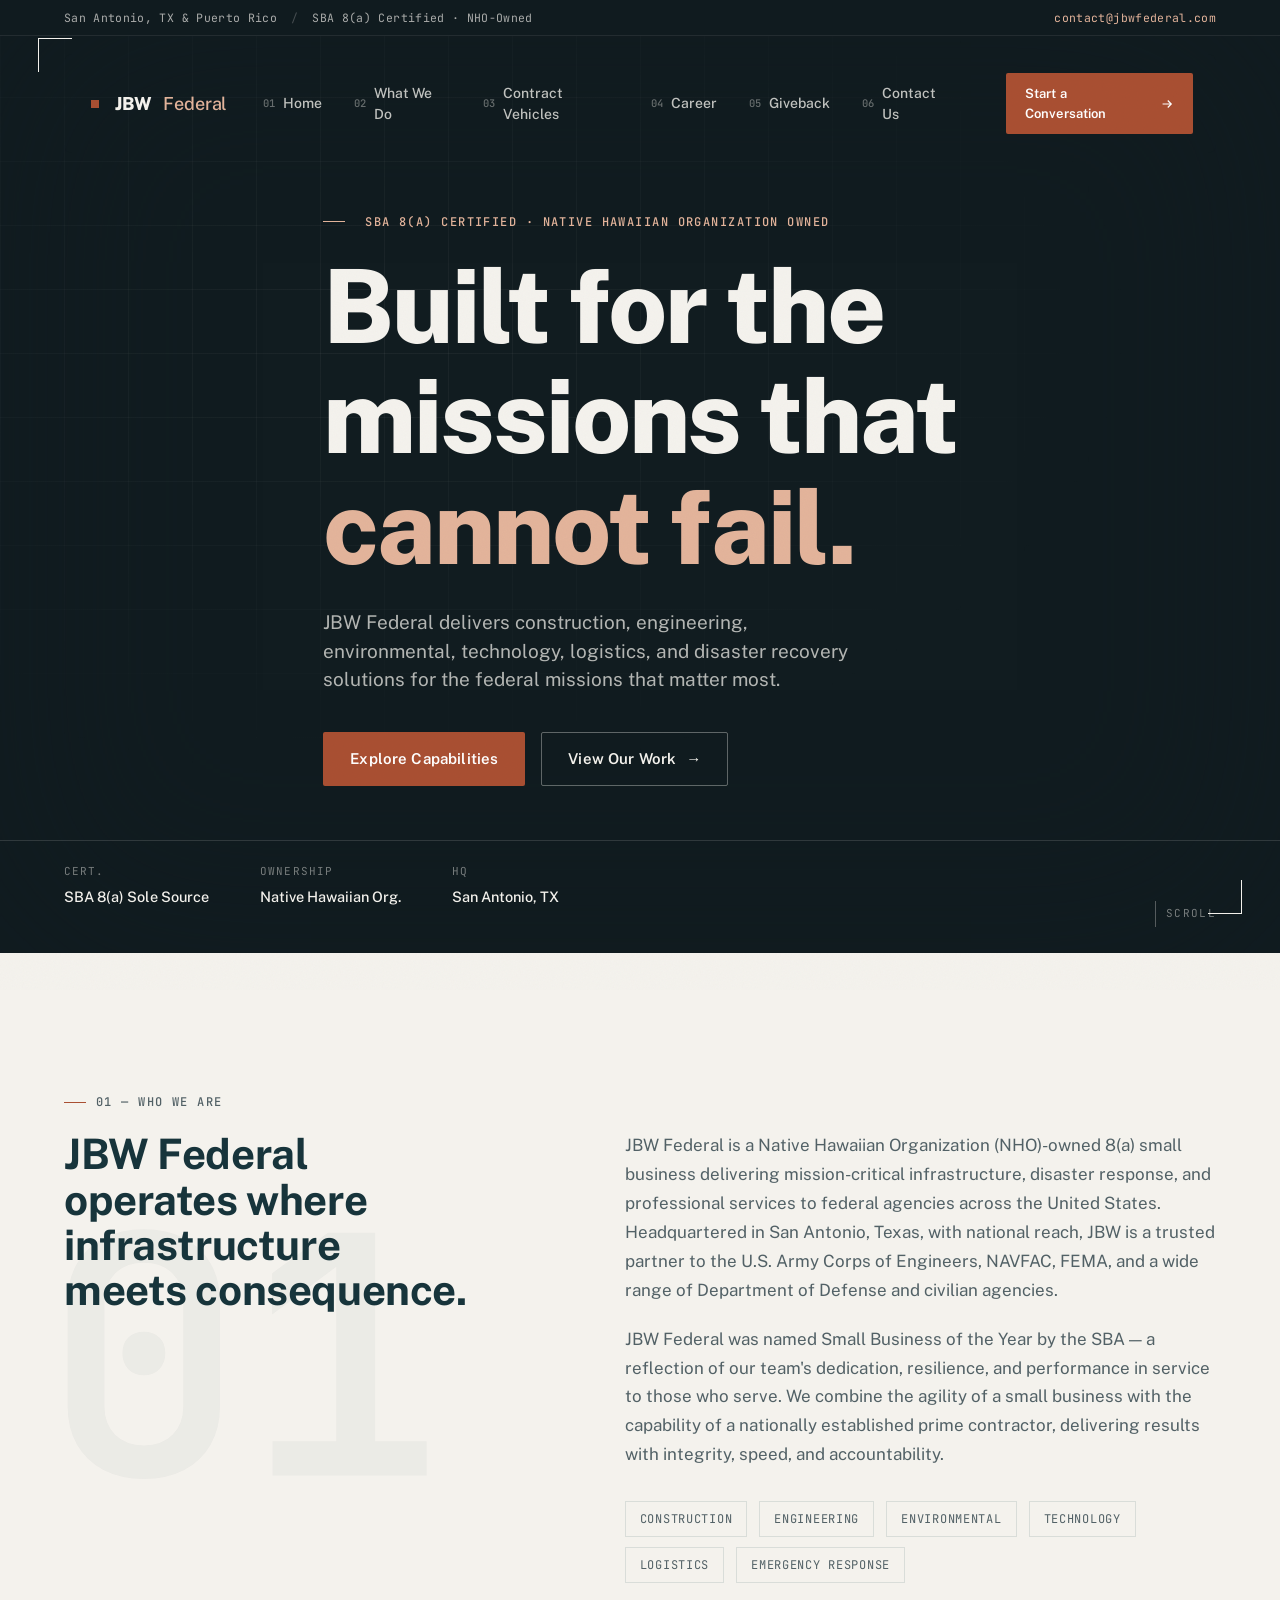
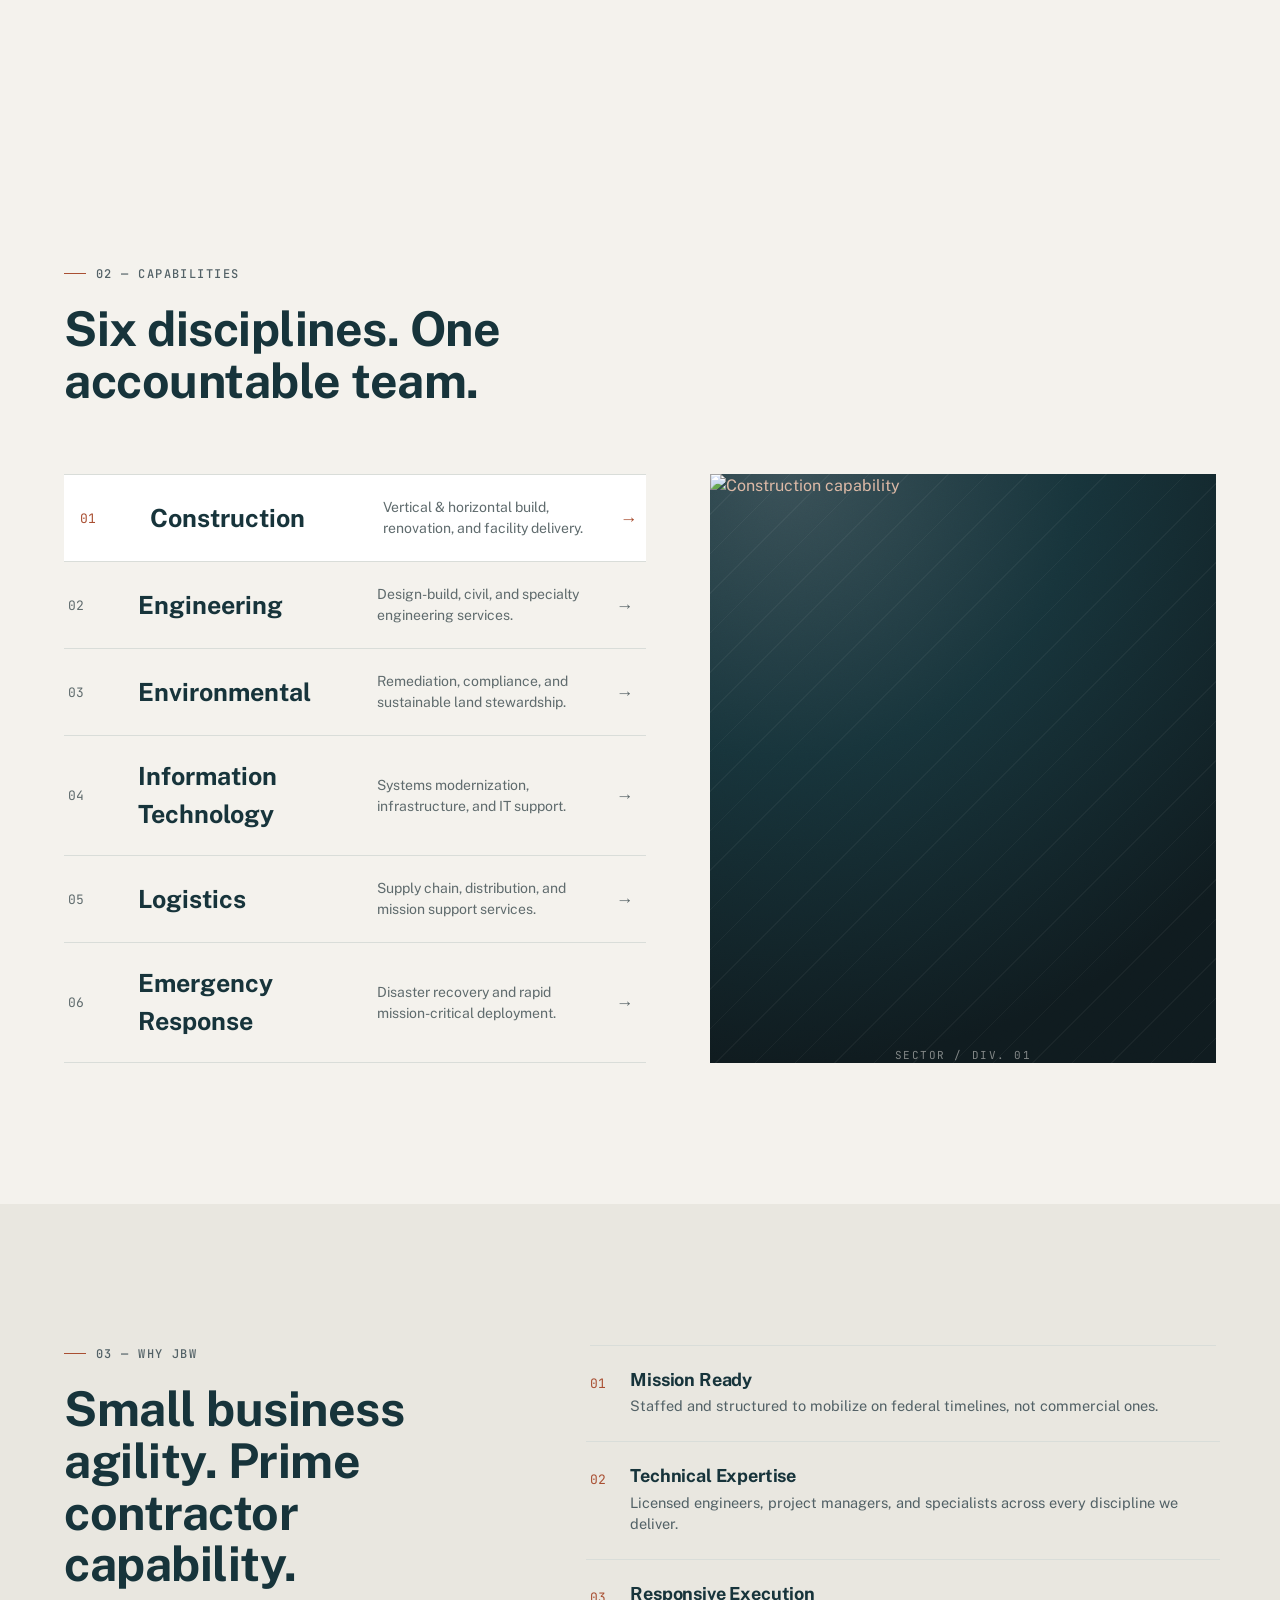
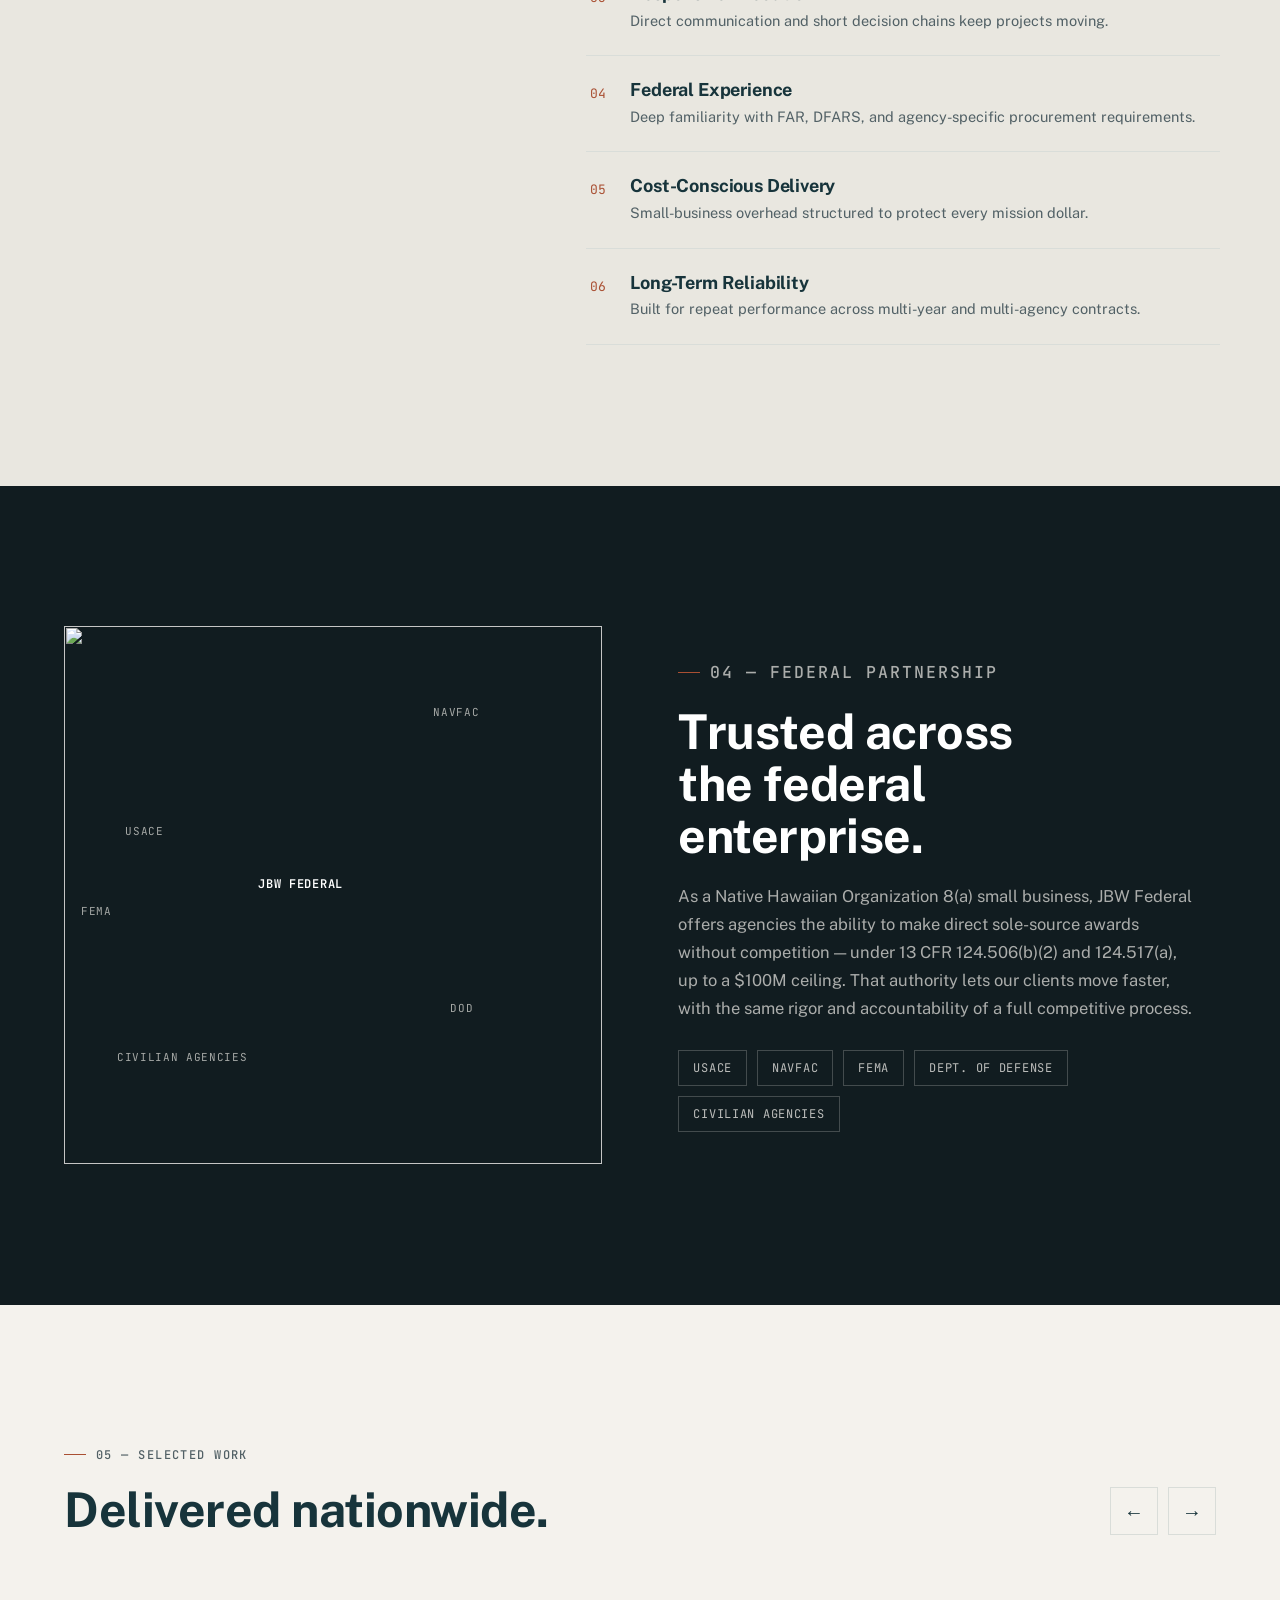
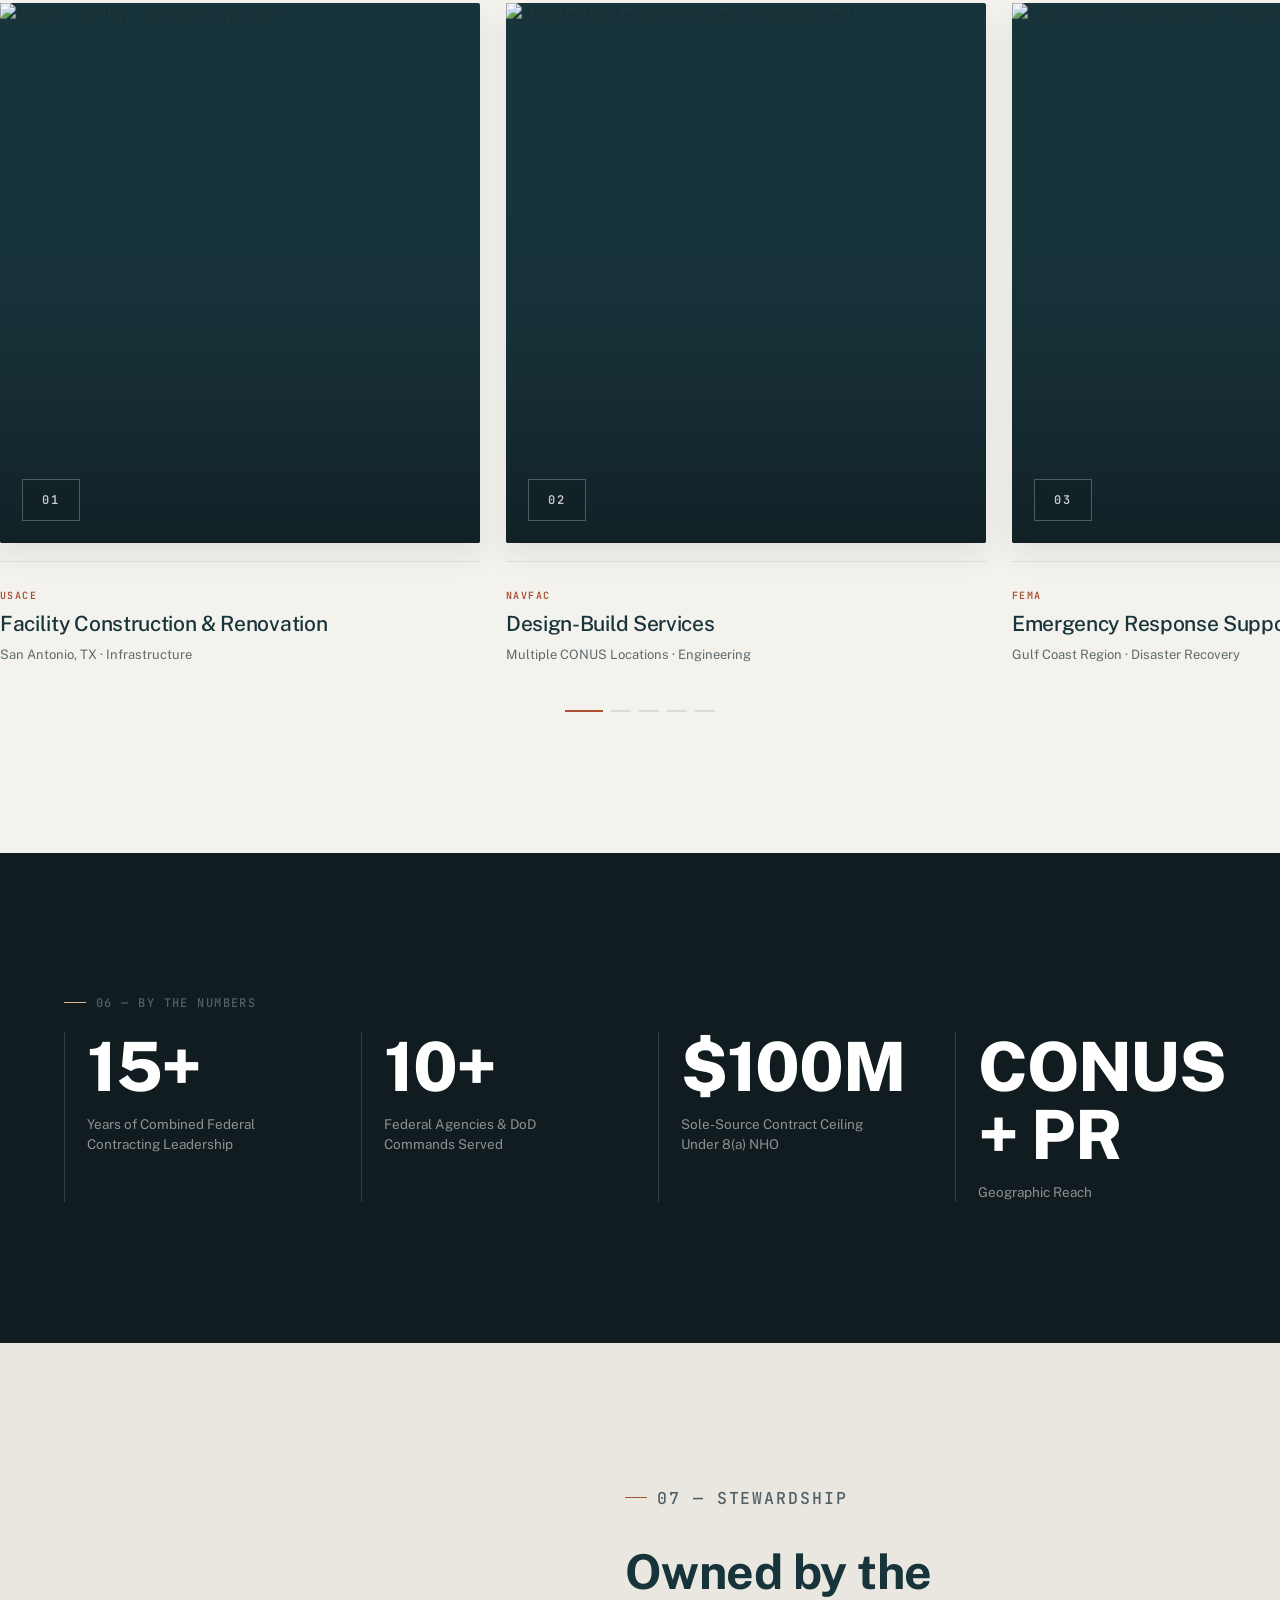
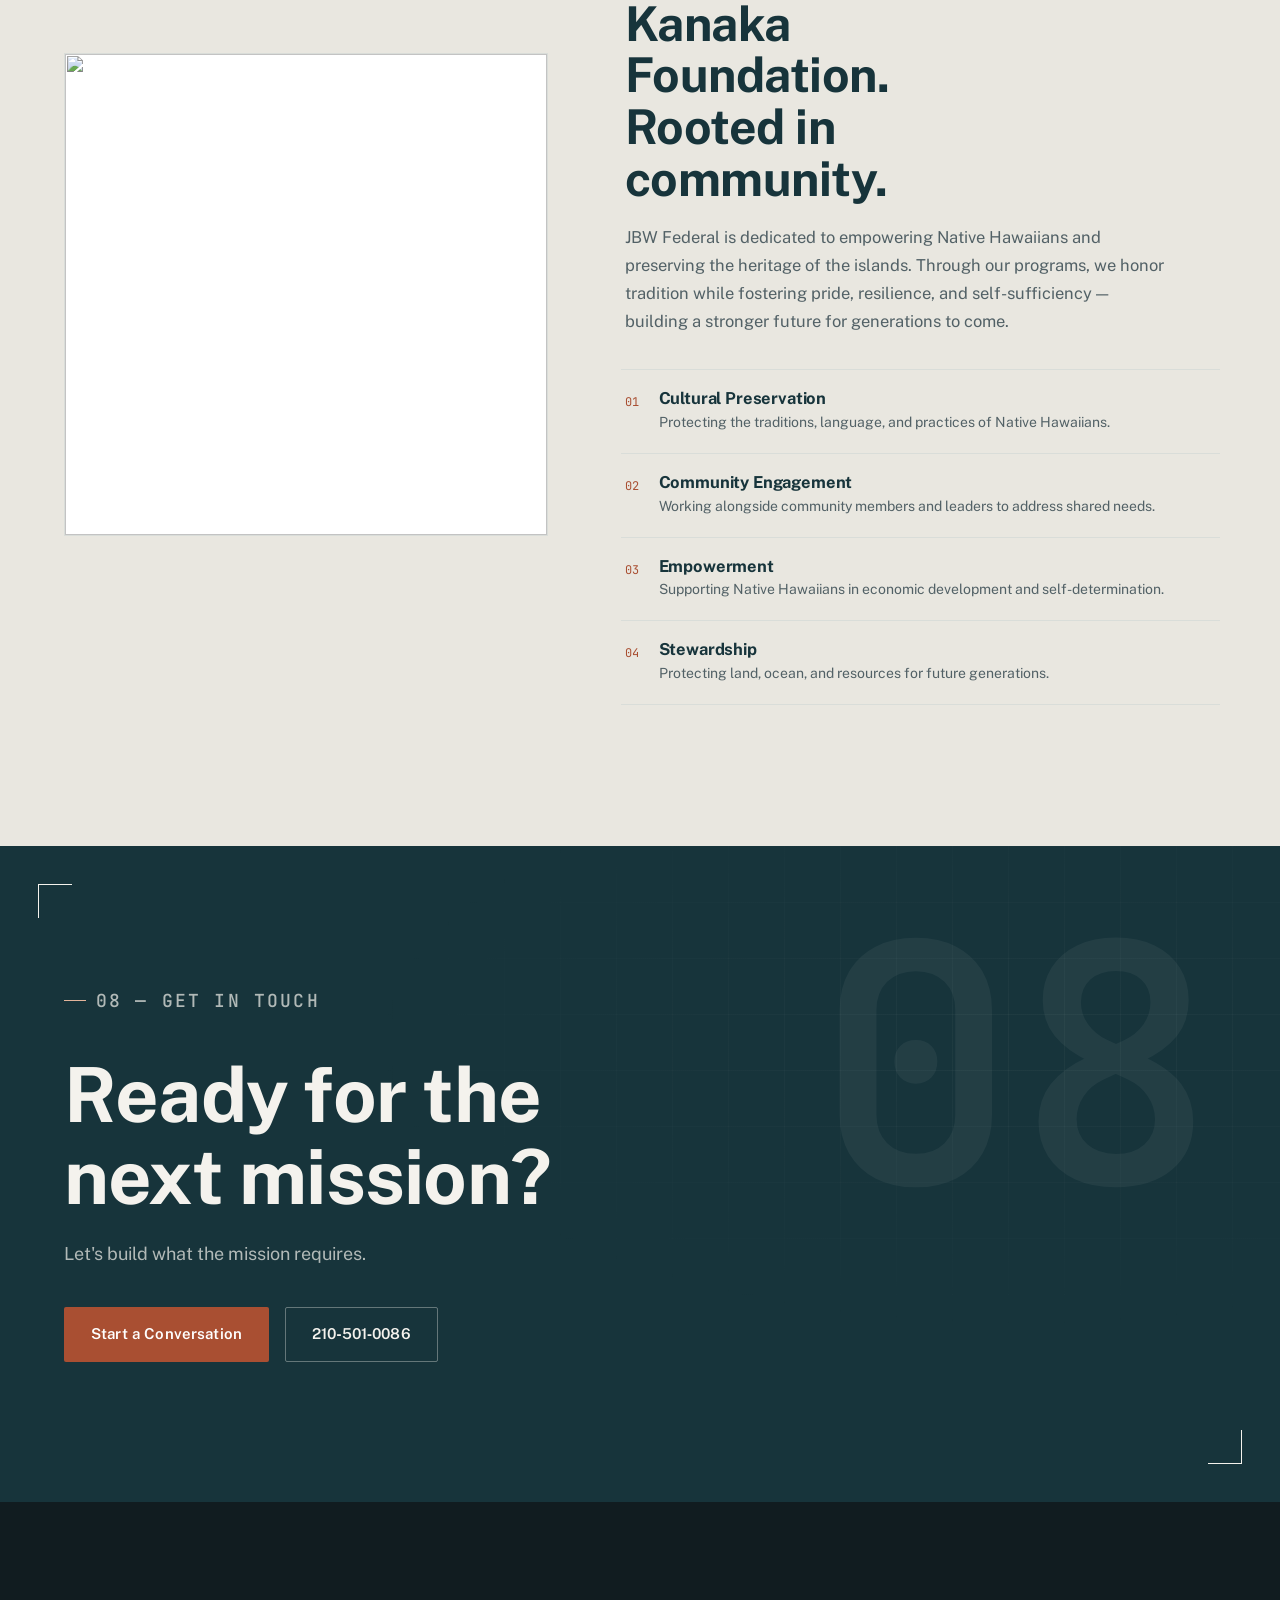
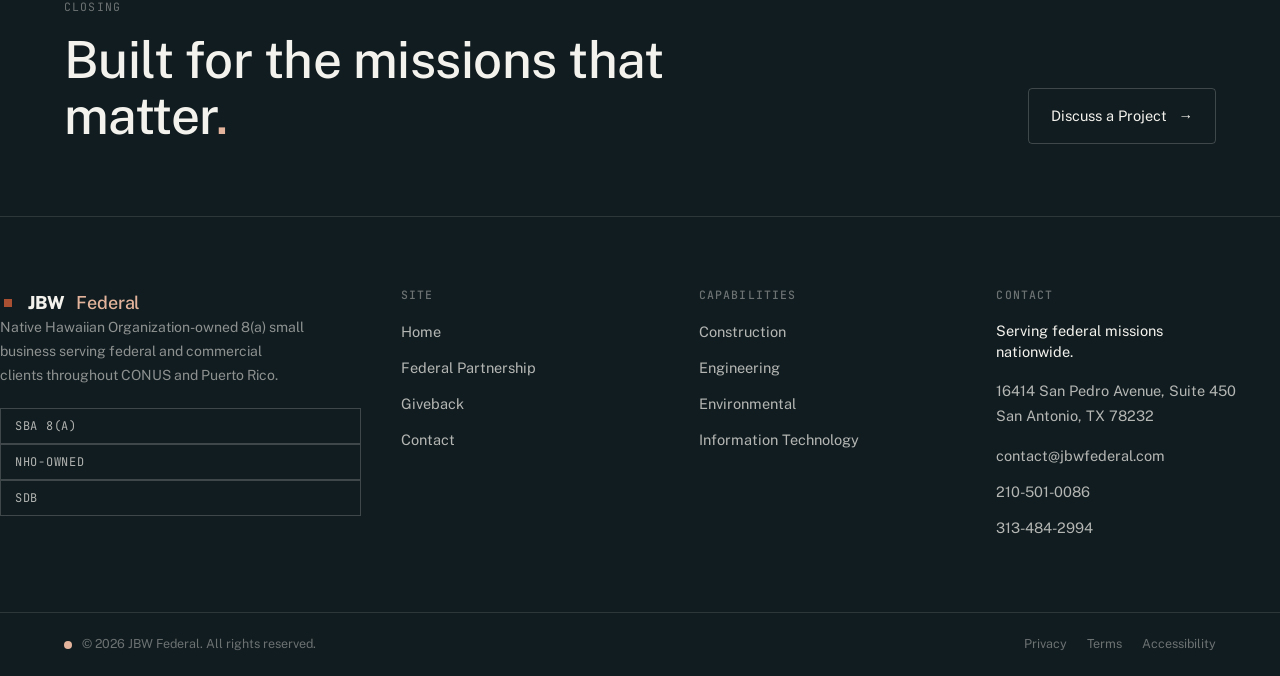
==== index.html @ 375413fb "added career page" ====
<!doctype html>
<html lang="en">
  <head>
    <meta charset="UTF-8" />
    <meta name="viewport" content="width=device-width, initial-scale=1.0" />
    <title>JBW Federal — Mission-Critical Capability</title>
    <meta
      name="description"
      content="JBW Federal is an SBA 8(a)-certified, Native Hawaiian Organization-owned small business delivering construction, engineering, environmental, technology, logistics, and disaster recovery solutions for federal agencies nationwide."
    />
    <link rel="preconnect" href="https://fonts.googleapis.com" />
    <link rel="preconnect" href="https://fonts.gstatic.com" crossorigin />
    <link
      href="https://fonts.googleapis.com/css2?family=Public+Sans:ital,wght@0,300;0,400;0,500;0,600;0,700;0,800;0,900;1,400&family=JetBrains+Mono:wght@400;500;600&display=swap"
      rel="stylesheet"
    />
    <link rel="stylesheet" href="styles.css" />

    <style id="real-image-overrides">
      .hero-photo,
      .hero-photo img,
      .cap-photo,
      .federal-photo,
      .community-art img,
      .rail-img img {
        display: block;
        width: 100%;
        height: 100%;
      }

      .hero-photo {
        overflow: hidden;
      }

      .hero-photo img {
        object-fit: cover;
        object-position: center;
        opacity: 0.42;
        filter: saturate(0.72) contrast(1.08);
      }

      .cap-photo {
        object-fit: cover;
        object-position: center;
        border-radius: inherit;
        filter: saturate(0.72) contrast(1.05);
      }

      .federal-photo {
        object-fit: cover;
        object-position: center;
        border-radius: inherit;
        filter: saturate(0.65) contrast(1.08);
      }

      .community-art {
        overflow: hidden;
      }

      .community-art img {
        object-fit: cover;
        object-position: center;
        filter: saturate(0.7) contrast(1.05);
      }

      .rail-img {
        overflow: hidden;
      }

      .rail-img img {
        object-fit: cover;
        object-position: center;
        transition:
          transform 0.8s cubic-bezier(0.2, 0.7, 0.2, 1),
          filter 0.5s ease;
        filter: saturate(0.78) contrast(1.05);
      }

      .rail-panel:hover .rail-img img {
        transform: scale(1.045);
        filter: saturate(1) contrast(1.08);
      }

      .cap-arrow span,
      .rail-btn span {
        font-size: 1.1em;
        line-height: 1;
      }
    </style>
  </head>
  <body>
    <!-- ============ SKIP LINK ============ -->
    <a class="skip-link" href="#main">Skip to content</a>

    <!-- ============ SCROLL PROGRESS ============ -->
    <div class="scroll-progress" id="scrollProgress" aria-hidden="true"></div>

    <!-- ============ CURSOR DOT (desktop only) ============ -->
    <div class="cursor-dot" id="cursorDot" aria-hidden="true"></div>

<!-- ============ NAV ============ -->
<header class="site-header" id="siteHeader">
  <div class="header-bar">
    <div class="header-bar-inner">
      <span>San Antonio, TX &amp; Puerto Rico</span>
      <span class="header-bar-sep" aria-hidden="true">/</span>
      <span>SBA 8(a) Certified &middot; NHO-Owned</span>
      <a class="header-bar-link" href="mailto:contact@jbwfederal.com">
        contact@jbwfederal.com
      </a>
    </div>
  </div>

  <nav class="nav" aria-label="Primary">
    <div class="nav-shell">

      <a href="/" class="nav-brand">
        <span class="nav-brand-mark" aria-hidden="true">
          <span class="nav-brand-mark-corner nav-brand-mark-corner--tl"></span>
          <span class="nav-brand-mark-corner nav-brand-mark-corner--br"></span>
        </span>
        JBW <span>Federal</span>
      </a>

      <button
        class="nav-toggle"
        id="navToggle"
        aria-expanded="false"
        aria-controls="navMenu"
      >
        <span class="nav-toggle-label nav-toggle-label--open">Menu</span>
        <span class="nav-toggle-label nav-toggle-label--close">Close</span>
        <span class="nav-toggle-icon" aria-hidden="true">
          <i></i><i></i>
        </span>
      </button>

      <div class="nav-menu" id="navMenu">
        <ul class="nav-links">

          <li>
            <a href="/">
              <span class="nav-link-num">01</span>
              <span class="nav-link-text">Home</span>
            </a>
          </li>

          <li>
            <a href="/what-we-do">
              <span class="nav-link-num">02</span>
              <span class="nav-link-text">What We Do</span>
            </a>
          </li>

          <li>
            <a href="/contract-vehicles">
              <span class="nav-link-num">03</span>
              <span class="nav-link-text">Contract Vehicles</span>
            </a>
          </li>

          <li>
            <a href="/career.html">
              <span class="nav-link-num">04</span>
              <span class="nav-link-text">Career</span>
            </a>
          </li>

          <li>
            <a href="/giveback">
              <span class="nav-link-num">05</span>
              <span class="nav-link-text">Giveback</span>
            </a>
          </li>

          <li>
            <a href="/contact-us">
              <span class="nav-link-num">06</span>
              <span class="nav-link-text">Contact Us</span>
            </a>
          </li>

        </ul>

        <a href="/contact-us" class="btn btn-primary btn-small nav-cta">
          <span>Start a Conversation</span>
          <svg
            class="nav-cta-arrow"
            width="14"
            height="14"
            viewBox="0 0 16 16"
            fill="none"
            aria-hidden="true"
          >
            <path
              d="M3 8h10M9 4l4 4-4 4"
              stroke="currentColor"
              stroke-width="1.4"
            />
          </svg>
        </a>
      </div>

    </div>
  </nav>
</header>

    <main id="main">
      <!-- ============ 01 HERO ============ -->
      <section class="hero" id="top">
        <div class="hero-media" aria-hidden="true">
          <video
            class="hero-video"
            autoplay
            muted
            loop
            playsinline
            preload="auto"
            poster="https://images.unsplash.com/photo-1504307651254-35680f356dfd?auto=format&fit=crop&w=1400&q=85"
          >
            <!-- Replace this src with your final cinematic brand film -->
            <source src="/assets/hero.mp4" type="video/mp4" />
          </video>
          <div class="hero-media-overlay"></div>
        </div>

        <div class="hero-grid" aria-hidden="true"></div>
        <div class="hero-frame" aria-hidden="true">
          <span class="corner corner-tl"></span>
          <span class="corner corner-br"></span>
        </div>

        <div class="container hero-content">
          <p class="eyebrow eyebrow-inverse reveal-up">
            <span class="eyebrow-mark"></span>
            SBA&nbsp;8(a)&nbsp;Certified &middot;
            Native&nbsp;Hawaiian&nbsp;Organization&nbsp;Owned
          </p>
          <h1 class="hero-title">
            <span class="reveal-mask"
              ><span class="reveal-mask-inner">Built for the</span></span
            >
            <span class="reveal-mask"
              ><span class="reveal-mask-inner">missions that</span></span
            >
            <span class="reveal-mask"
              ><span class="reveal-mask-inner"
                ><em>cannot fail.</em></span
              ></span
            >
          </h1>
          <p class="hero-sub reveal-up" style="--delay: 5">
            JBW Federal delivers construction, engineering, environmental,
            technology, logistics, and disaster&nbsp;recovery solutions for the
            federal missions that matter most.
          </p>
          <div class="hero-actions reveal-up" style="--delay: 6">
            <a href="#capabilities" class="btn btn-primary"
              >Explore Capabilities</a
            >
            <a href="#projects" class="btn btn-ghost-inverse">
              View Our Work
              <span aria-hidden="true">→</span>
            </a>
          </div>
        </div>

        <dl class="hero-meta reveal-up" style="--delay: 7">
          <div>
            <dt>Cert.</dt>
            <dd>SBA 8(a) Sole Source</dd>
          </div>
          <div>
            <dt>Ownership</dt>
            <dd>Native Hawaiian Org.</dd>
          </div>
          <div>
            <dt>HQ</dt>
            <dd>San Antonio, TX</dd>
          </div>
        </dl>

        <div class="scroll-cue" aria-hidden="true"><span></span>Scroll</div>
      </section>

      <!-- ============ 02 MISSION / INTRO ============ -->
      <section class="section intro" id="intro">
        <div class="container">
          <p class="eyebrow reveal-up">01 — Who We Are</p>
          <div class="intro-grid">
            <span class="watermark" aria-hidden="true">01</span>
            <h2 class="intro-lead reveal-up" style="--delay: 1">
              JBW&nbsp;Federal operates where infrastructure
              meets&nbsp;consequence.
            </h2>
            <div class="intro-body reveal-up" style="--delay: 2">
              <p>
                JBW Federal is a Native Hawaiian Organization (NHO)-owned 8(a)
                small business delivering mission-critical infrastructure,
                disaster response, and professional services to federal agencies
                across the United States. Headquartered in San Antonio, Texas,
                with national reach, JBW is a trusted partner to the U.S. Army
                Corps of Engineers, NAVFAC, FEMA, and a wide range of Department
                of Defense and civilian agencies.
              </p>
              <p>
                JBW Federal was named Small Business of the Year by the SBA — a
                reflection of our team's dedication, resilience, and performance
                in service to those who serve. We combine the agility of a small
                business with the capability of a nationally established prime
                contractor, delivering results with integrity, speed, and
                accountability.
              </p>
              <ul class="tag-row" aria-label="Service disciplines">
                <li>Construction</li>
                <li>Engineering</li>
                <li>Environmental</li>
                <li>Technology</li>
                <li>Logistics</li>
                <li>Emergency Response</li>
              </ul>
            </div>
          </div>
        </div>
      </section>

      <!-- ============ 03 CAPABILITIES ============ -->
      <section class="section capabilities" id="capabilities">
        <div class="container">
          <div class="section-head">
            <p class="eyebrow reveal-up">02 — Capabilities</p>
            <h2 class="reveal-up" style="--delay: 1">
              Six disciplines. One accountable team.
            </h2>
          </div>

          <div class="cap-layout">
            <ul class="cap-list" role="list">
              <li
                class="cap-row is-active"
                data-cap="construction"
                tabindex="0"
              >
                <span class="cap-index">01</span>
                <span class="cap-name">Construction</span>
                <span class="cap-desc"
                  >Vertical &amp; horizontal build, renovation, and facility
                  delivery.</span
                >
                <span class="cap-arrow" aria-hidden="true">
                  <span aria-hidden="true">→</span>
                </span>
              </li>

              <li class="cap-row" data-cap="engineering" tabindex="0">
                <span class="cap-index">02</span>
                <span class="cap-name">Engineering</span>
                <span class="cap-desc"
                  >Design-build, civil, and specialty engineering
                  services.</span
                >
                <span class="cap-arrow" aria-hidden="true">
                  <span aria-hidden="true">→</span>
                </span>
              </li>

              <li class="cap-row" data-cap="environmental" tabindex="0">
                <span class="cap-index">03</span>
                <span class="cap-name">Environmental</span>
                <span class="cap-desc"
                  >Remediation, compliance, and sustainable land
                  stewardship.</span
                >
                <span class="cap-arrow" aria-hidden="true">
                  <span aria-hidden="true">→</span>
                </span>
              </li>

              <li class="cap-row" data-cap="technology" tabindex="0">
                <span class="cap-index">04</span>
                <span class="cap-name">Information Technology</span>
                <span class="cap-desc"
                  >Systems modernization, infrastructure, and IT support.</span
                >
                <span class="cap-arrow" aria-hidden="true">
                  <span aria-hidden="true">→</span>
                </span>
              </li>

              <li class="cap-row" data-cap="logistics" tabindex="0">
                <span class="cap-index">05</span>
                <span class="cap-name">Logistics</span>
                <span class="cap-desc"
                  >Supply chain, distribution, and mission support
                  services.</span
                >
                <span class="cap-arrow" aria-hidden="true">
                  <span aria-hidden="true">→</span>
                </span>
              </li>

              <li class="cap-row" data-cap="response" tabindex="0">
                <span class="cap-index">06</span>
                <span class="cap-name">Emergency Response</span>
                <span class="cap-desc"
                  >Disaster recovery and rapid mission-critical
                  deployment.</span
                >
                <span class="cap-arrow" aria-hidden="true">
                  <span aria-hidden="true">→</span>
                </span>
              </li>
            </ul>

            <div class="cap-preview" aria-hidden="true">
              <div class="cap-preview-inner" id="capPreviewInner">
                <div
                  class="cap-preview-panel is-active"
                  data-panel="construction"
                >
                  <img
                    class="cap-icon cap-photo"
                    src="https://images.unsplash.com/photo-1504307651254-35680f356dfd?auto=format&fit=crop&w=900&q=85"
                    alt="Construction capability"
                    loading="lazy"
                  />
                  <span class="cap-preview-tag">SECTOR / DIV. 01</span>
                </div>
                <div class="cap-preview-panel" data-panel="engineering">
                  <img
                    class="cap-icon cap-photo"
                    src="https://images.unsplash.com/photo-1581094794329-c8112a89af12?auto=format&fit=crop&w=900&q=85"
                    alt="Engineering capability"
                    loading="lazy"
                  />
                  <span class="cap-preview-tag">SECTOR / DIV. 02</span>
                </div>
                <div class="cap-preview-panel" data-panel="environmental">
                  <img
                    class="cap-icon cap-photo"
                    src="https://images.unsplash.com/photo-1441974231531-c6227db76b6e?auto=format&fit=crop&w=900&q=85"
                    alt="Environmental capability"
                    loading="lazy"
                  />
                  <span class="cap-preview-tag">SECTOR / DIV. 03</span>
                </div>
                <div class="cap-preview-panel" data-panel="technology">
                  <img
                    class="cap-icon cap-photo"
                    src="https://images.unsplash.com/photo-1518770660439-4636190af475?auto=format&fit=crop&w=900&q=85"
                    alt="Technology capability"
                    loading="lazy"
                  />
                  <span class="cap-preview-tag">SECTOR / DIV. 04</span>
                </div>
                <div class="cap-preview-panel" data-panel="logistics">
                  <img
                    class="cap-icon cap-photo"
                    src="https://images.unsplash.com/photo-1586528116311-ad8dd3c8310d?auto=format&fit=crop&w=900&q=85"
                    alt="Logistics capability"
                    loading="lazy"
                  />
                  <span class="cap-preview-tag">SECTOR / DIV. 05</span>
                </div>
                <div class="cap-preview-panel" data-panel="response">
                  <img
                    class="cap-icon cap-photo"
                    src="https://images.unsplash.com/photo-1547683905-f686c993aae5?auto=format&fit=crop&w=900&q=85"
                    alt="Response capability"
                    loading="lazy"
                  />
                  <span class="cap-preview-tag">SECTOR / DIV. 06</span>
                </div>
              </div>
            </div>
          </div>
        </div>
      </section>

      <!-- ============ 04 WHY JBW ============ -->
      <section class="section why">
        <div class="container">
          <div class="why-grid">
            <div class="why-lead reveal-up">
              <p class="eyebrow">03 — Why JBW</p>
              <h2>Small business agility. Prime contractor capability.</h2>
            </div>
            <ul class="why-list">
              <li class="reveal-up" style="--delay: 1">
                <span class="why-num">01</span>
                <div>
                  <h3>Mission Ready</h3>
                  <p>
                    Staffed and structured to mobilize on federal timelines, not
                    commercial ones.
                  </p>
                </div>
              </li>
              <li class="reveal-up" style="--delay: 2">
                <span class="why-num">02</span>
                <div>
                  <h3>Technical Expertise</h3>
                  <p>
                    Licensed engineers, project managers, and specialists across
                    every discipline we deliver.
                  </p>
                </div>
              </li>
              <li class="reveal-up" style="--delay: 3">
                <span class="why-num">03</span>
                <div>
                  <h3>Responsive Execution</h3>
                  <p>
                    Direct communication and short decision chains keep projects
                    moving.
                  </p>
                </div>
              </li>
              <li class="reveal-up" style="--delay: 4">
                <span class="why-num">04</span>
                <div>
                  <h3>Federal Experience</h3>
                  <p>
                    Deep familiarity with FAR, DFARS, and agency-specific
                    procurement requirements.
                  </p>
                </div>
              </li>
              <li class="reveal-up" style="--delay: 5">
                <span class="why-num">05</span>
                <div>
                  <h3>Cost-Conscious Delivery</h3>
                  <p>
                    Small-business overhead structured to protect every mission
                    dollar.
                  </p>
                </div>
              </li>
              <li class="reveal-up" style="--delay: 6">
                <span class="why-num">06</span>
                <div>
                  <h3>Long-Term Reliability</h3>
                  <p>
                    Built for repeat performance across multi-year and
                    multi-agency contracts.
                  </p>
                </div>
              </li>
            </ul>
          </div>
        </div>
      </section>

      <!-- ============ 05 FEDERAL MISSION ============ -->
      <section class="section federal" id="federal">
        <div class="container federal-grid">
          <div class="federal-diagram" aria-hidden="true">
            <img
              class="net-draw federal-photo"
              src="https://images.unsplash.com/photo-1497366811353-6870744d04b2?auto=format&fit=crop&w=1000&q=85"
              alt=""
              loading="lazy"
            />
            <span class="node-label" style="top: 38%; left: 15%">USACE</span>
            <span class="node-label" style="top: 16%; left: 73%">NAVFAC</span>
            <span class="node-label" style="top: 53%; left: 6%">FEMA</span>
            <span class="node-label" style="top: 71%; left: 74%">DoD</span>
            <span class="node-label" style="top: 80%; left: 22%"
              >Civilian Agencies</span
            >
            <span
              class="node-label node-label--center"
              style="top: 48%; left: 44%"
              >JBW Federal</span
            >
          </div>
          <div class="federal-copy">
            <p class="eyebrow reveal-up">04 — Federal Partnership</p>
            <h2 class="reveal-up" style="--delay: 1">
              Trusted across the federal enterprise.
            </h2>
            <p class="reveal-up" style="--delay: 2">
              As a Native Hawaiian Organization 8(a) small business, JBW Federal
              offers agencies the ability to make direct sole-source awards
              without competition — under 13 CFR 124.506(b)(2) and 124.517(a),
              up to a $100M ceiling. That authority lets our clients move
              faster, with the same rigor and accountability of a full
              competitive process.
            </p>
            <ul class="chip-row reveal-up" style="--delay: 3">
              <li>USACE</li>
              <li>NAVFAC</li>
              <li>FEMA</li>
              <li>Dept. of Defense</li>
              <li>Civilian Agencies</li>
            </ul>
          </div>
        </div>
      </section>

      <!-- ============ 06 PROJECTS ============ -->
      <section class="section projects" id="projects">
        <div class="container">
          <div class="section-head section-head--split">
            <div>
              <p class="eyebrow reveal-up">05 — Selected Work</p>

              <h2 class="reveal-up" style="--delay: 1">
                Delivered nationwide.
              </h2>
            </div>

            <div class="rail-controls">
              <button
                class="rail-btn"
                id="railPrev"
                type="button"
                aria-label="Previous project"
              >
                <span aria-hidden="true">←</span>
              </button>

              <button
                class="rail-btn"
                id="railNext"
                type="button"
                aria-label="Next project"
              >
                <span aria-hidden="true">→</span>
              </button>
            </div>
          </div>
        </div>

        <div class="rail" id="rail">
          <ul class="rail-track" id="railTrack">
            <!-- ================= PROJECT 01 ================= -->

            <li class="rail-panel">
              <div class="rail-img">
                <img
                  src="https://images.unsplash.com/photo-1486406146926-c627a92ad1ab"
                  alt="Modern facility construction project"
                  loading="lazy"
                  decoding="async"
                />

                <div class="rail-img-overlay"></div>

                <span class="rail-img-mark"> 01 </span>
              </div>

              <div class="rail-meta">
                <span class="rail-client"> USACE </span>

                <h3>Facility Construction &amp; Renovation</h3>

                <p>San Antonio, TX &middot; Infrastructure</p>
              </div>
            </li>

            <!-- ================= PROJECT 02 ================= -->

            <li class="rail-panel">
              <div class="rail-img">
                <img
                  src="https://images.unsplash.com/photo-1503387762-592deb58ef4e"
                  alt="Architectural engineering and design project"
                  loading="lazy"
                  decoding="async"
                />

                <div class="rail-img-overlay"></div>

                <span class="rail-img-mark"> 02 </span>
              </div>

              <div class="rail-meta">
                <span class="rail-client"> NAVFAC </span>

                <h3>Design-Build Services</h3>

                <p>Multiple CONUS Locations &middot; Engineering</p>
              </div>
            </li>

            <!-- ================= PROJECT 03 ================= -->

            <li class="rail-panel">
              <div class="rail-img">
                <img
                  src="https://images.unsplash.com/photo-1581092921461-eab62e97a780"
                  alt="Emergency infrastructure response project"
                  loading="lazy"
                  decoding="async"
                />

                <div class="rail-img-overlay"></div>

                <span class="rail-img-mark"> 03 </span>
              </div>

              <div class="rail-meta">
                <span class="rail-client"> FEMA </span>

                <h3>Emergency Response Support</h3>

                <p>Gulf Coast Region &middot; Disaster Recovery</p>
              </div>
            </li>

            <!-- ================= PROJECT 04 ================= -->

            <li class="rail-panel">
              <div class="rail-img">
                <img
                  src="https://images.unsplash.com/photo-1497435334941-8c899ee9e8e9"
                  alt="Environmental infrastructure project"
                  loading="lazy"
                  decoding="async"
                />

                <div class="rail-img-overlay"></div>

                <span class="rail-img-mark"> 04 </span>
              </div>

              <div class="rail-meta">
                <span class="rail-client"> Dept. of Defense </span>

                <h3>Environmental Remediation</h3>

                <p>CONUS &amp; Puerto Rico &middot; Environmental</p>
              </div>
            </li>

            <!-- ================= PROJECT 05 ================= -->

            <li class="rail-panel">
              <div class="rail-img">
                <img
                  src="https://images.unsplash.com/photo-1558494949-ef010cbdcc31"
                  alt="Federal technology infrastructure project"
                  loading="lazy"
                  decoding="async"
                />

                <div class="rail-img-overlay"></div>

                <span class="rail-img-mark"> 05 </span>
              </div>

              <div class="rail-meta">
                <span class="rail-client"> Civilian Agencies </span>

                <h3>IT Systems Modernization</h3>

                <p>Nationwide &middot; Information Technology</p>
              </div>
            </li>
          </ul>
        </div>

        <div
          class="rail-dots"
          id="railDots"
          aria-label="Project navigation"
        ></div>
      </section>

      <!-- ============ 07 STATS ============ -->
      <section class="section stats">
        <div class="container">
          <p class="eyebrow eyebrow-inverse reveal-up">06 — By the Numbers</p>
          <div class="stats-grid">
            <div class="stat reveal-up" style="--delay: 1">
              <span class="stat-num" data-count="15" data-suffix="+">0</span>
              <span class="stat-label"
                >Years of Combined Federal Contracting Leadership</span
              >
            </div>
            <div class="stat reveal-up" style="--delay: 2">
              <span class="stat-num" data-count="10" data-suffix="+">0</span>
              <span class="stat-label"
                >Federal Agencies &amp; DoD Commands Served</span
              >
            </div>
            <div class="stat reveal-up" style="--delay: 3">
              <span
                class="stat-num"
                data-count="100"
                data-prefix="$"
                data-suffix="M"
                >0</span
              >
              <span class="stat-label"
                >Sole-Source Contract Ceiling Under 8(a) NHO</span
              >
            </div>
            <div class="stat reveal-up" style="--delay: 4">
              <span class="stat-num" data-static="CONUS + PR">CONUS + PR</span>
              <span class="stat-label">Geographic Reach</span>
            </div>
          </div>
        </div>
      </section>

      <!-- ============ 08 NHO / COMMUNITY ============ -->
      <section class="section community" id="community">
        <div class="container community-grid">
          <div class="community-art" aria-hidden="true">
            <img
              src="https://images.unsplash.com/photo-1500534623283-312aade485b7?auto=format&fit=crop&w=1000&q=85"
              alt=""
              loading="lazy"
            />
          </div>
          <div class="community-copy">
            <p class="eyebrow reveal-up">07 — Stewardship</p>
            <h2 class="reveal-up" style="--delay: 1">
              Owned by the Kanaka Foundation. Rooted in community.
            </h2>
            <p class="reveal-up" style="--delay: 2">
              JBW Federal is dedicated to empowering Native Hawaiians and
              preserving the heritage of the islands. Through our programs, we
              honor tradition while fostering pride, resilience, and
              self-sufficiency — building a stronger future for generations to
              come.
            </p>
            <ul class="value-list reveal-up" style="--delay: 3">
              <li>
                <span>01</span>
                <div>
                  <h3>Cultural Preservation</h3>
                  <p>
                    Protecting the traditions, language, and practices of Native
                    Hawaiians.
                  </p>
                </div>
              </li>
              <li>
                <span>02</span>
                <div>
                  <h3>Community Engagement</h3>
                  <p>
                    Working alongside community members and leaders to address
                    shared needs.
                  </p>
                </div>
              </li>
              <li>
                <span>03</span>
                <div>
                  <h3>Empowerment</h3>
                  <p>
                    Supporting Native Hawaiians in economic development and
                    self-determination.
                  </p>
                </div>
              </li>
              <li>
                <span>04</span>
                <div>
                  <h3>Stewardship</h3>
                  <p>
                    Protecting land, ocean, and resources for future
                    generations.
                  </p>
                </div>
              </li>
            </ul>
          </div>
        </div>
      </section>

      <!-- ============ 09 FINAL CTA ============ -->
      <section class="section cta" id="cta">
        <div class="hero-frame" aria-hidden="true">
          <span class="corner corner-tl"></span>
          <span class="corner corner-br"></span>
        </div>
        <span class="watermark watermark--inverse" aria-hidden="true">08</span>
        <div class="container cta-content">
          <p class="eyebrow eyebrow-inverse reveal-up">08 — Get in Touch</p>
          <h2 class="cta-title reveal-up" style="--delay: 1">
            Ready for the<br />next mission?
          </h2>
          <p class="reveal-up" style="--delay: 2">
            Let's build what the mission requires.
          </p>
          <div class="hero-actions reveal-up" style="--delay: 3">
            <a href="mailto:contact@jbwfederal.com" class="btn btn-primary"
              >Start a Conversation</a
            >
            <a href="tel:2105010086" class="btn btn-ghost-inverse"
              >210&#8209;501&#8209;0086</a
            >
          </div>
        </div>
      </section>
    </main>

    <!-- ============ FOOTER ============ -->
    <footer class="site-footer">
      <div class="container footer-top">
        <div class="footer-statement">
          <p class="footer-eyebrow">Closing</p>
          <h2 class="footer-headline">
            Built for the missions that matter<span class="accent">.</span>
          </h2>
        </div>
        <a href="#cta" class="footer-cta">
          <span>Discuss a Project</span>
          <span class="footer-cta-arrow" aria-hidden="true">→</span>
        </a>
      </div>

      <div class="container footer-grid">
        <div class="footer-brand">
          <a href="#top" class="nav-brand nav-brand--footer">
            <span class="nav-brand-mark" aria-hidden="true"></span>
            JBW <span>Federal</span>
          </a>
          <p>
            Native Hawaiian Organization-owned 8(a) small business serving
            federal and commercial clients throughout CONUS and Puerto Rico.
          </p>
          <ul class="chip-row">
            <li>SBA 8(a)</li>
            <li>NHO&#8209;Owned</li>
            <li>SDB</li>
          </ul>
        </div>

        <nav class="footer-col" aria-label="Site">
          <h4>Site</h4>
          <ul>
            <li><a href="#top">Home</a></li>
            <li><a href="#federal">Federal Partnership</a></li>
            <li><a href="#community">Giveback</a></li>
            <li><a href="#cta">Contact</a></li>
          </ul>
        </nav>

        <nav class="footer-col" aria-label="Capabilities">
          <h4>Capabilities</h4>
          <ul>
            <li><a href="#capabilities">Construction</a></li>
            <li><a href="#capabilities">Engineering</a></li>
            <li><a href="#capabilities">Environmental</a></li>
            <li><a href="#capabilities">Information Technology</a></li>
          </ul>
        </nav>

        <div class="footer-col footer-reach">
          <h4>Contact</h4>
          <p class="reach-line">Serving federal missions nationwide.</p>
          <address>
            16414 San Pedro Avenue, Suite 450<br />San Antonio, TX 78232
          </address>
          <ul class="footer-contact">
            <li>
              <a href="mailto:contact@jbwfederal.com">contact@jbwfederal.com</a>
            </li>
            <li><a href="tel:2105010086">210-501-0086</a></li>
            <li><a href="tel:3134842994">313-484-2994</a></li>
          </ul>
        </div>
      </div>

      <div class="footer-bottom">
        <div class="container footer-bottom-inner">
          <div class="footer-brandmark">
            <span class="mark" aria-hidden="true"></span>
            <span>© 2026 JBW Federal. All rights reserved.</span>
          </div>
          <div class="footer-legal">
            <a href="#">Privacy</a>
            <a href="#">Terms</a>
            <a href="#">Accessibility</a>
          </div>
        </div>
      </div>
    </footer>

    <script src="script.js"></script>
  </body>
</html>
---- styles.css ----
/* ==========================================================================
   JBW FEDERAL — DESIGN TOKENS
   ========================================================================== */
:root {
  --color-brand-primary: #17343B;
  --color-brand-secondary: #4E6868;
  --color-brand-accent: #A94F32;

  --color-bg-primary: #F4F2ED;
  --color-bg-secondary: #E9E7E0;
  --color-surface: #FFFFFF;

  --color-bg-dark: #111C20;
  --color-surface-dark: #1C2A2D;

  --color-text-primary: #17343B;
  --color-text-secondary: #526166;
  --color-text-muted: #5F6B6D;
  --color-text-inverse: #F4F2ED;

  --color-border: #D9DDD9;
  --color-border-dark: #42575A;

  --color-action: #A94F32;
  --color-action-hover: #8F422B;

  --color-focus: #A94F32;

  --color-success: #2F6B4F;
  --color-warning: #8A5A00;
  --color-error: #B42318;
  --color-info: #245A73;

  --font-display: 'Public Sans', -apple-system, sans-serif;
  --font-body: 'Public Sans', -apple-system, sans-serif;
  --font-mono: 'JetBrains Mono', ui-monospace, monospace;

  --container: 1320px;
  --gutter: clamp(20px, 5vw, 64px);
  --radius-sm: 2px;
  --radius-md: 3px;
  --ease: cubic-bezier(.16,1,.3,1);
  --ease-soft: cubic-bezier(.22,.61,.36,1);
  --dur-s: 320ms;
  --dur-m: 620ms;
  --dur-l: 900ms;

  --header-h: 116px;
}

@media (max-width: 720px) {
  :root { --header-h: 96px; }
}

/* ==========================================================================
   RESET
   ========================================================================== */
*, *::before, *::after { box-sizing: border-box; }
* { margin: 0; padding: 0; }
html { scroll-behavior: smooth; -webkit-text-size-adjust: 100%; }
body {
  font-family: var(--font-body);
  background: var(--color-bg-primary);
  color: var(--color-text-primary);
  font-size: 16px;
  line-height: 1.5;
  -webkit-font-smoothing: antialiased;
  overflow-x: hidden;
}
img, svg { display: block; max-width: 100%; }
a { color: inherit; text-decoration: none; }
ul { list-style: none; }
button { font: inherit; background: none; border: none; cursor: pointer; color: inherit; }
address { font-style: normal; }
h1, h2, h3, h4 { font-family: var(--font-display); font-weight: 700; line-height: 1.08; letter-spacing: -0.01em; }

.skip-link {
  position: absolute; left: -999px; top: 0; z-index: 999;
  background: var(--color-brand-accent); color: #fff; padding: 12px 20px;
}
.skip-link:focus { left: 12px; top: 12px; }

:focus-visible {
  outline: 2px solid var(--color-focus);
  outline-offset: 3px;
}

.container {
  max-width: var(--container);
  margin: 0 auto;
  padding-inline: var(--gutter);
}

/* Editorial paper grain — ties to "Warm Technical Paper" surface naming */
body::before {
  content: "";
  position: fixed;
  inset: -10%;
  z-index: 9998;
  pointer-events: none;
  opacity: 0.035;
  mix-blend-mode: multiply;
  background-image: url("data:image/svg+xml;utf8,<svg xmlns='http://www.w3.org/2000/svg' width='140' height='140'><filter id='n'><feTurbulence type='fractalNoise' baseFrequency='0.9' numOctaves='2' stitchTiles='stitch'/></filter><rect width='100%25' height='100%25' filter='url(%23n)'/></svg>");
  background-size: 180px 180px;
}
@media (max-width: 720px) { body::before { opacity: 0.025; } }

.scroll-progress {
  position: fixed;
  top: 0; left: 0;
  height: 2px;
  width: 0%;
  background: var(--color-brand-accent);
  z-index: 300;
  transition: width 80ms linear;
}

.cursor-dot {
  position: fixed;
  top: 0; left: 0;
  width: 8px; height: 8px;
  border-radius: 50%;
  background: var(--color-brand-accent);
  pointer-events: none;
  z-index: 400;
  opacity: 0;
  transform: translate(-50%, -50%);
  transition: opacity var(--dur-s) var(--ease), width var(--dur-s) var(--ease), height var(--dur-s) var(--ease), background var(--dur-s) var(--ease);
  mix-blend-mode: difference;
}
.cursor-dot.is-visible { opacity: 1; }
.cursor-dot.is-active { width: 40px; height: 40px; background: var(--color-text-inverse); }
@media (pointer: coarse), (max-width: 900px) { .cursor-dot { display: none; } }

/* Layered background watermark numerals — editorial device echoing the section index system */
.watermark {
  position: absolute;
  font-family: var(--font-mono);
  font-weight: 600;
  font-size: clamp(180px, 26vw, 380px);
  line-height: 1;
  color: var(--color-brand-primary);
  opacity: 0.035;
  top: 50%; left: 0;
  transform: translateY(-50%);
  pointer-events: none;
  z-index: 0;
  user-select: none;
}
.watermark--inverse { color: var(--color-text-inverse); opacity: 0.05; right: var(--gutter); left: auto; top: 8%; transform: none; }
.intro { position: relative; overflow: hidden; }
.intro .watermark { left: clamp(-20px, -2vw, 0px); }
.cta { text-align: left; }

@media (prefers-reduced-motion: reduce) {
  *, *::before, *::after {
    animation-duration: 0.001ms !important;
    animation-iteration-count: 1 !important;
    transition-duration: 0.001ms !important;
    scroll-behavior: auto !important;
  }
  .cursor-dot { display: none; }
}

/* ==========================================================================
   TYPE UTILITIES
   ========================================================================== */
.eyebrow {
  font-family: var(--font-mono);
  font-size: 12px;
  font-weight: 500;
  letter-spacing: 0.12em;
  text-transform: uppercase;
  color: var(--color-brand-accent);
  display: flex;
  align-items: center;
  gap: 10px;
  margin-bottom: 20px;
}
.eyebrow::before {
  content: "";
  width: 22px; height: 1px;
  background: var(--color-brand-accent);
  flex-shrink: 0;
}
.eyebrow-inverse { color: #E3B49B; }
.eyebrow-inverse::before { background: #E3B49B; }

/* ==========================================================================
   BUTTONS
   ========================================================================== */
.btn {
  display: inline-flex;
  align-items: center;
  gap: 10px;
  font-family: var(--font-body);
  font-weight: 600;
  font-size: 15px;
  letter-spacing: 0.01em;
  padding: 15px 26px;
  border-radius: var(--radius-sm);
  border: 1px solid transparent;
  transform: translate(var(--mx, 0), var(--my, 0));
  transition: background var(--dur-s) var(--ease), border-color var(--dur-s) var(--ease), color var(--dur-s) var(--ease), transform 260ms var(--ease-soft);
}
.btn-primary {
  background: var(--color-action);
  color: #fff;
}
.btn-primary:hover { background: var(--color-action-hover); }
.btn-ghost-inverse {
  border-color: rgba(244,242,237,0.35);
  color: var(--color-text-inverse);
}
.btn-ghost-inverse svg { transition: transform var(--dur-s) var(--ease); }
.btn-ghost-inverse:hover { border-color: rgba(244,242,237,0.8); }
.btn-ghost-inverse:hover svg { transform: translateX(3px); }
.btn-small { padding: 10px 18px; font-size: 13px; }

/* ==========================================================================
   HEADER / NAV — 2026 floating glass system
   ========================================================================== */
:root {
  --header-h: 118px;
  --header-radius: 8px;
}
@media (max-width: 880px) { :root { --header-h: 92px; } }
@media (max-width: 560px) { :root { --header-h: 72px; } }

.site-header {
  position: fixed;
  top: 0; left: 0; right: 0;
  z-index: 100;
}

/* ---------- utility strip ---------- */
.header-bar {
  background: rgba(17,28,32,0.92);
  color: rgba(244,242,237,0.68);
  font-family: var(--font-mono);
  font-size: 11.5px;
  letter-spacing: 0.03em;
  overflow: hidden;
  border-bottom: 1px solid rgba(244,242,237,0.08);
  max-height: 38px;
  transition: max-height var(--dur-m) var(--ease), opacity var(--dur-m) var(--ease), border-color var(--dur-m) var(--ease);
}
.header-bar-inner {
  max-width: var(--container);
  margin: 0 auto;
  padding: 9px var(--gutter);
  display: flex;
  align-items: center;
  gap: 14px;
  white-space: nowrap;
  overflow-x: auto;
  scrollbar-width: none;
}
.header-bar-inner::-webkit-scrollbar { display: none; }
.header-bar-sep { opacity: 0.35; }
.header-bar-link { margin-left: auto; color: #E3B49B; transition: opacity var(--dur-s) var(--ease); }
.header-bar-link:hover { opacity: 0.75; }
@media (max-width: 560px) { .header-bar { max-height: 0; opacity: 0; border-color: transparent; } }

/* ---------- nav wrapper (transparent track the shell floats in) ---------- */
.nav {
  padding: 18px var(--gutter) 0;
  transition: padding var(--dur-m) var(--ease);
}

/* ---------- the visible bar ---------- */
.nav-shell {
  max-width: var(--container);
  margin: 0 auto;
  display: flex;
  align-items: center;
  justify-content: space-between;
  gap: 24px;
  padding: 18px 22px;
  border-radius: var(--header-radius);
  border: 1px solid transparent;
  background: transparent;
  box-shadow: none;
  backdrop-filter: blur(0px) saturate(100%);
  -webkit-backdrop-filter: blur(0px) saturate(100%);
  transition:
    background var(--dur-m) var(--ease),
    border-color var(--dur-m) var(--ease),
    box-shadow var(--dur-m) var(--ease),
    padding var(--dur-m) var(--ease),
    backdrop-filter var(--dur-m) var(--ease);
}

/* ---------- brand ---------- */
.nav-brand {
  font-family: var(--font-display);
  font-weight: 800;
  font-size: 18px;
  letter-spacing: -0.01em;
  color: var(--color-text-inverse);
  display: flex;
  align-items: center;
  gap: 12px;
  transition: color var(--dur-m) var(--ease);
}
.nav-brand span { color: #E3B49B; font-weight: 500; transition: color var(--dur-m) var(--ease); }
.nav-brand-mark {
  position: relative;
  width: 16px; height: 16px;
  flex-shrink: 0;
}
.nav-brand-mark::before {
  content: "";
  position: absolute;
  inset: 4px;
  background: var(--color-action);
  transition: inset 260ms var(--ease-soft);
}
.nav-brand-mark-corner {
  position: absolute;
  width: 7px; height: 7px;
  border-color: rgba(244,242,237,0.55);
  opacity: 0;
  transform: scale(0.6);
  transition: opacity 260ms var(--ease-soft), transform 260ms var(--ease-soft);
}
.nav-brand-mark-corner--tl { top: 0; left: 0; border-top: 1px solid; border-left: 1px solid; }
.nav-brand-mark-corner--br { bottom: 0; right: 0; border-bottom: 1px solid; border-right: 1px solid; }
.nav-brand:hover .nav-brand-mark::before { inset: 6px; }
.nav-brand:hover .nav-brand-mark-corner { opacity: 1; transform: scale(1); }
.site-header.is-scrolled .nav-brand-mark-corner { border-color: rgba(23,52,59,0.4); }

/* ---------- nav menu / links (desktop) ---------- */
.nav-menu {
  display: flex;
  align-items: center;
  gap: 40px;
}
.nav-links { display: flex; align-items: center; gap: 8px; }
.nav-links a {
  display: flex;
  align-items: center;
  font-size: 14px;
  font-weight: 500;
  color: rgba(244,242,237,0.78);
  padding: 8px 12px;
  position: relative;
  transition: color var(--dur-m) var(--ease), transform var(--dur-s) var(--ease-soft);
}
.nav-link-num {
  font-family: var(--font-mono);
  font-size: 10.5px;
  color: rgba(244,242,237,0.38);
  margin-right: 8px;
  transition: color var(--dur-m) var(--ease);
}
.nav-links a::after {
  content: "";
  position: absolute;
  left: 12px; right: 12px; bottom: 4px;
  height: 1px;
  background: var(--color-brand-accent);
  transform: scaleX(0);
  transform-origin: left;
  transition: transform var(--dur-s) var(--ease-soft);
}
.nav-links a:hover,
.nav-links a:focus-visible { color: #fff; transform: translateY(-1px); }
.nav-links a:hover .nav-link-num,
.nav-links a:focus-visible .nav-link-num { color: var(--color-brand-accent); }
.nav-links a:hover::after,
.nav-links a:focus-visible::after { transform: scaleX(1); }

/* ---------- CTA arrow micro-interaction ---------- */
.nav-cta { overflow: hidden; }
.nav-cta-arrow { transition: transform 320ms var(--ease-soft); }
.nav-cta:hover .nav-cta-arrow,
.nav-cta:focus-visible .nav-cta-arrow { transform: translateX(4px); }

/* ---------- toggle button (mobile) ---------- */
.nav-toggle {
  display: none;
  align-items: center;
  gap: 10px;
  color: var(--color-text-inverse);
  font-size: 12.5px;
  font-family: var(--font-mono);
  letter-spacing: 0.08em;
  text-transform: uppercase;
}
.nav-toggle-label { transition: opacity var(--dur-s) var(--ease); }
.nav-toggle-label--close { position: absolute; opacity: 0; }
.nav-toggle[aria-expanded="true"] .nav-toggle-label--open { opacity: 0; position: absolute; }
.nav-toggle[aria-expanded="true"] .nav-toggle-label--close { opacity: 1; position: static; }

.nav-toggle-icon { position: relative; display: flex; flex-direction: column; justify-content: center; gap: 5px; width: 20px; }
.nav-toggle-icon i { display: block; height: 1px; background: currentColor; transition: transform 320ms var(--ease-soft), opacity 320ms var(--ease-soft); }
.nav-toggle[aria-expanded="true"] .nav-toggle-icon i:first-child { transform: translateY(3px) rotate(45deg); }
.nav-toggle[aria-expanded="true"] .nav-toggle-icon i:last-child { transform: translateY(-3px) rotate(-45deg); }

/* ---------- scrolled state: floating glass bar ---------- */
.site-header.is-scrolled .header-bar { max-height: 0; opacity: 0; }
.site-header.is-scrolled .nav { padding-top: 12px; }
.site-header.is-scrolled .nav-shell {
  padding: 12px 20px;
  background: rgba(244,242,237,0.82);
  border-color: var(--color-border);
  box-shadow: 0 18px 40px -22px rgba(17,52,59,0.28);
  backdrop-filter: blur(16px) saturate(160%);
  -webkit-backdrop-filter: blur(16px) saturate(160%);
}
.site-header.is-scrolled .nav-brand,
.site-header.is-scrolled .nav-links a { color: var(--color-text-primary); }
.site-header.is-scrolled .nav-brand span { color: var(--color-brand-accent); }
.site-header.is-scrolled .nav-links a { color: var(--color-text-secondary); }
.site-header.is-scrolled .nav-links a:hover,
.site-header.is-scrolled .nav-links a:focus-visible { color: var(--color-text-primary); }
.site-header.is-scrolled .nav-link-num { color: var(--color-text-muted); }
.site-header.is-scrolled .nav-toggle { color: var(--color-text-primary); }

/* ---------- mobile ---------- */
@media (max-width: 880px) {
  .nav-toggle { display: flex; }
  .nav-menu {
    position: fixed;
    top: var(--header-h);
    left: var(--gutter); right: var(--gutter);
    background: var(--color-bg-dark);
    border: 1px solid rgba(244,242,237,0.1);
    border-radius: var(--header-radius);
    flex-direction: column;
    align-items: stretch;
    gap: 0;
    padding: 6px 22px 22px;
    max-height: 0;
    opacity: 0;
    overflow: hidden;
    transform: translateY(-8px);
    transition: max-height var(--dur-m) var(--ease), opacity var(--dur-s) var(--ease), transform var(--dur-m) var(--ease);
  }
  .nav-menu.is-open { max-height: 480px; opacity: 1; transform: translateY(0); }

  .nav-links { flex-direction: column; align-items: stretch; gap: 0; width: 100%; }
  .nav-links li {
    opacity: 0;
    transform: translateY(10px);
    transition: opacity 380ms var(--ease-soft), transform 380ms var(--ease-soft);
  }
  .nav-menu.is-open .nav-links li { opacity: 1; transform: translateY(0); }
  .nav-menu.is-open .nav-links li:nth-child(1) { transition-delay: 80ms; }
  .nav-menu.is-open .nav-links li:nth-child(2) { transition-delay: 130ms; }
  .nav-menu.is-open .nav-links li:nth-child(3) { transition-delay: 180ms; }
  .nav-menu.is-open .nav-links li:nth-child(4) { transition-delay: 230ms; }
  .nav-menu.is-open .nav-links li:nth-child(5) { transition-delay: 280ms; }

  .nav-links a {
    width: 100%;
    padding: 16px 4px;
    border-bottom: 1px solid rgba(244,242,237,0.1);
    color: rgba(244,242,237,0.85);
    font-size: 17px;
  }
  .nav-links a::after { display: none; }
  .nav-links a:hover, .nav-links a:focus-visible { color: #fff; transform: none; }

  .nav-cta {
    margin-top: 20px;
    justify-content: center;
    opacity: 0;
    transform: translateY(10px);
    transition: opacity 380ms var(--ease-soft) 330ms, transform 380ms var(--ease-soft) 330ms;
  }
  .nav-menu.is-open .nav-cta { opacity: 1; transform: translateY(0); }
}

@media (prefers-reduced-motion: reduce) {
  .header-bar, .nav, .nav-shell, .nav-brand, .nav-brand span,
  .nav-brand-mark::before, .nav-brand-mark-corner,
  .nav-links a, .nav-links a::after, .nav-link-num,
  .nav-cta-arrow, .nav-toggle-icon i, .nav-toggle-label,
  .nav-menu, .nav-links li, .nav-cta {
    transition-duration: 0.001ms !important;
  }
}

/* ==========================================================================
   HERO
   ========================================================================== */
.hero {
  position: relative;
  min-height: 100svh;
  background: var(--color-bg-dark);
  color: var(--color-text-inverse);
  display: flex;
  flex-direction: column;
  justify-content: center;
  padding-top: var(--header-h);
  overflow: hidden;
}
.hero {
  min-height: clamp(600px, 92svh, 860px);
  justify-content: flex-start;
  padding-top: calc(var(--header-h) + clamp(10px, 2.5vh, 26px));
}
.hero-grid {
  position: absolute; inset: -10% 0 0 0;
  background-image:
    linear-gradient(rgba(244,242,237,0.05) 1px, transparent 1px),
    linear-gradient(90deg, rgba(244,242,237,0.05) 1px, transparent 1px);
  background-size: 64px 64px;
  mask-image: radial-gradient(ellipse 80% 60% at 30% 40%, black, transparent 75%);
  will-change: transform;
}
.hero-frame { position: absolute; inset: clamp(16px,3vw,40px); pointer-events: none; }
.corner { position: absolute; width: 34px; height: 34px; border-color: rgba(244,242,237,0.5); }
.corner-tl { top: 0; left: 0; border-top: 1px solid; border-left: 1px solid; }
.corner-br { bottom: 0; right: 0; border-bottom: 1px solid; border-right: 1px solid; }

/* ==========================================================================
   HERO — video layer (replaces .hero-structure / .hero-photo)
   ========================================================================== */
.hero-media {
  position: absolute;
  inset: 0;
  z-index: 0;
  overflow: hidden;
}

.hero-video {
  position: absolute;
  inset: 0;
  width: 100%;
  height: 100%;
  object-fit: cover;
  object-position: center 42%;
  transform: scale(1.08);
  filter: saturate(0.97) contrast(1.03);
  animation: heroVideoSettle 10s var(--ease-soft) forwards;
  will-change: transform;
}
@keyframes heroVideoSettle {
  0%   { transform: scale(1.14); }
  100% { transform: scale(1.06); }
}

/* ---- FIX 1: contrast via directional cinematic grade, text color untouched ---- */
/* was: two flat linear-gradients (vertical + left-fade) */
.hero-media-overlay {
  background:
    radial-gradient(120% 95% at 10% 48%,
      color-mix(in srgb, var(--color-bg-dark) 74%, transparent) 0%,
      color-mix(in srgb, var(--color-bg-dark) 42%, transparent) 36%,
      transparent 66%
    ),
    linear-gradient(180deg,
      color-mix(in srgb, var(--color-bg-dark) 48%, transparent) 0%,
      transparent 24%,
      transparent 58%,
      color-mix(in srgb, var(--color-bg-dark) 66%, transparent) 100%
    );
}

/* was: padding-top: clamp(40px, 8vh, 90px); padding-bottom: clamp(40px, 6vh, 60px); */
.hero-content {
  padding-top: clamp(12px, 2.5vh, 28px);
  padding-bottom: clamp(16px, 2.5vh, 28px);
}

/* was: margin-top: 26px; */
.hero-sub {
  margin-top: 16px;
}

/* was: margin-top: 38px; */
.hero-actions {
  margin-top: 24px;
}

/* was: padding: 22px var(--gutter) clamp(32px,5vh,54px); */
.hero-meta {
  padding: 14px var(--gutter) clamp(18px, 2.5vh, 30px);
}

/* ---- FIX 3: horizontal balance — content occupies more width ---- */
/* was: max-width: 16ch; */
.hero-title {
  max-width: 21ch;
}

/* was: max-width: 46ch; */
.hero-sub {
  max-width: 54ch;
}

/* nudge the video's focal point right, since the text column is now wider */
.hero-video {
  object-position: 58% 42%;
}
@media (max-width: 720px) {
  .hero-video { object-position: center 38%; } /* unchanged from before */
}

/* vignette at the viewport edges, kept extremely subtle */
.hero-media::after {
  content: "";
  position: absolute;
  inset: 0;
  box-shadow: inset 0 0 min(18vw, 220px) color-mix(in srgb, var(--color-bg-dark) 65%, transparent);
  pointer-events: none;
}

/* .hero-grid / .hero-frame sit above the video now — keep them, just re-stack */
.hero-grid,
.hero-frame { z-index: 1; }
.hero-content,
.hero-meta,
.scroll-cue { z-index: 2; }

/* scroll parallax hook — JS toggles this transform via a CSS var */
.hero-media {
  transform: translateY(var(--hero-parallax, 0px));
}

@media (max-width: 720px) {
  .hero-video { object-position: center 38%; transform: scale(1.15); }
  .hero-media-overlay {
    background:
      linear-gradient(180deg,
        color-mix(in srgb, var(--color-bg-dark) 68%, transparent) 0%,
        color-mix(in srgb, var(--color-bg-dark) 15%, transparent) 30%,
        color-mix(in srgb, var(--color-bg-dark) 85%, transparent) 100%
      );
  }
}

@media (prefers-reduced-motion: reduce) {
  .hero-video { animation: none; transform: scale(1.02); }
  .hero-media { transform: none !important; }
}
.truss-draw path {
  stroke-dasharray: 2400;
  stroke-dashoffset: 2400;
  animation: draw 2.6s var(--ease) 0.4s forwards;
}
.truss-nodes circle { fill: var(--color-brand-accent); opacity: 0; animation: fadeIn 0.6s var(--ease) 2.6s forwards; }
@keyframes draw { to { stroke-dashoffset: 0; } }
@keyframes fadeIn { to { opacity: 1; } }

.hero-content {
  position: relative;
  z-index: 2;
  padding-top: clamp(40px, 8vh, 90px);
  padding-bottom: clamp(40px, 6vh, 60px);
}
.hero-title {
  font-size: clamp(48px, 8vw, 104px);
  font-weight: 800;
  letter-spacing: -0.02em;
  max-width: 16ch;
}
.hero-title em { font-style: normal; color: #E3B49B; }
.reveal-mask { display: block; overflow: hidden; }
.reveal-mask-inner {
  display: block;
  transform: translateY(110%);
  animation: maskUp var(--dur-l) var(--ease) forwards;
}
.reveal-mask:nth-child(1) .reveal-mask-inner { animation-delay: 0.15s; }
.reveal-mask:nth-child(2) .reveal-mask-inner { animation-delay: 0.28s; }
.reveal-mask:nth-child(3) .reveal-mask-inner { animation-delay: 0.41s; }
@keyframes maskUp { to { transform: translateY(0); } }

.hero-sub {
  margin-top: 26px;
  max-width: 46ch;
  font-size: clamp(16px, 1.6vw, 19px);
  color: rgba(244,242,237,0.72);
  font-weight: 400;
}
.hero-actions { display: flex; flex-wrap: wrap; gap: 16px; margin-top: 38px; }

.hero-meta {
  position: relative;
  z-index: 2;
  display: flex;
  flex-wrap: wrap;
  gap: clamp(24px, 4vw, 56px);
  padding: 22px var(--gutter) clamp(32px,5vh,54px);
  border-top: 1px solid rgba(244,242,237,0.14);
  margin-top: auto;
}
.hero-meta dt {
  font-family: var(--font-mono);
  font-size: 11px;
  letter-spacing: 0.1em;
  text-transform: uppercase;
  color: rgba(244,242,237,0.45);
  margin-bottom: 6px;
}
.hero-meta dd { font-size: 14.5px; font-weight: 500; }

.scroll-cue {
  position: absolute;
  right: var(--gutter);
  bottom: 26px;
  z-index: 2;
  display: flex;
  align-items: center;
  gap: 10px;
  font-family: var(--font-mono);
  font-size: 11px;
  letter-spacing: 0.12em;
  text-transform: uppercase;
  color: rgba(244,242,237,0.45);
}
.scroll-cue span {
  width: 1px; height: 26px;
  background: rgba(244,242,237,0.3);
  position: relative;
  overflow: hidden;
}
.scroll-cue span::after {
  content: "";
  position: absolute;
  top: -100%; left: 0;
  width: 100%; height: 100%;
  background: var(--color-brand-accent);
  animation: cueDrop 1.8s ease-in-out infinite;
}
@keyframes cueDrop { 0% { top: -100%; } 60% { top: 100%; } 100% { top: 100%; } }

@media (max-width: 720px) {
  .hero { min-height: auto; padding-bottom: 20px; }
  .hero-structure { opacity: 0.35; width: 80vw; right: -18%; }
  .hero-meta { flex-direction: column; gap: 16px; }
  .scroll-cue { display: none; }
}

/* ==========================================================================
   REVEAL-ON-SCROLL (generic)
   ========================================================================== */
.reveal-up {
  opacity: 0;
  transform: translateY(22px);
  transition: opacity var(--dur-m) var(--ease), transform var(--dur-m) var(--ease);
  transition-delay: calc(var(--delay, 0) * 70ms);
}
.reveal-up.is-visible { opacity: 1; transform: translateY(0); }
.hero .reveal-up { opacity: 1; transform: none; animation: none; transition-delay: calc(var(--delay,0) * 90ms + 0.3s); }
.hero .reveal-up:not(.is-visible) { opacity: 0; transform: translateY(14px); }

/* ==========================================================================
   SECTION SCAFFOLDING
   ========================================================================== */
.section { padding: clamp(72px, 11vw, 150px) 0; }
.section-head { max-width: 720px; margin-bottom: clamp(40px,6vw,68px); }
.section-head--split { display: flex; align-items: flex-end; justify-content: space-between; gap: 24px; max-width: none; }
h2 { font-size: clamp(30px, 4vw, 48px); }
.section p { color: var(--color-text-secondary); }

/* ==========================================================================
   02 INTRO
   ========================================================================== */
.intro-grid {
  position: relative;
  z-index: 1;
  display: grid;
  grid-template-columns: minmax(0,0.9fr) minmax(0,1.1fr);
  gap: clamp(32px, 6vw, 90px);
  align-items: start;
}
.intro-lead {
  font-size: clamp(28px, 3.4vw, 42px);
  max-width: 14ch;
}
.intro-body p { font-size: 17px; line-height: 1.7; max-width: 60ch; }
.intro-body p + p { margin-top: 20px; }
.tag-row { display: flex; flex-wrap: wrap; gap: 10px 12px; margin-top: 32px; }
.tag-row li, .chip-row li {
  font-family: var(--font-mono);
  font-size: 12px;
  letter-spacing: 0.06em;
  text-transform: uppercase;
  padding: 8px 14px;
  border: 1px solid var(--color-border);
  color: var(--color-text-secondary);
}
@media (max-width: 820px) {
  .intro-grid { grid-template-columns: 1fr; }
}

/* ==========================================================================
   03 CAPABILITIES
   ========================================================================== */
.cap-layout {
  display: grid;
  grid-template-columns: 1.15fr 1fr;
  gap: clamp(24px, 5vw, 70px);
  align-items: stretch;
}
.cap-list { border-top: 1px solid var(--color-border); }
.cap-row {
  display: grid;
  grid-template-columns: 50px 1fr auto 26px;
  align-items: center;
  gap: 20px;
  padding: 22px 4px;
  border-bottom: 1px solid var(--color-border);
  cursor: pointer;
  transition: background var(--dur-s) var(--ease), padding-left var(--dur-s) var(--ease);
}
.cap-row:hover, .cap-row:focus-visible, .cap-row.is-active {
  background: var(--color-surface);
  padding-left: 16px;
}
.cap-index {
  font-family: var(--font-mono);
  font-size: 13px;
  color: var(--color-text-muted);
  transition: color var(--dur-s) var(--ease);
}
.cap-row.is-active .cap-index, .cap-row:hover .cap-index { color: var(--color-brand-accent); }
.cap-name {
  font-family: var(--font-display);
  font-weight: 700;
  font-size: clamp(19px, 2.2vw, 25px);
}
.cap-desc {
  display: none;
  font-size: 14px;
  color: var(--color-text-muted);
  max-width: 30ch;
}
.cap-arrow {
  display: flex;
  color: var(--color-text-muted);
  transition: transform var(--dur-s) var(--ease), color var(--dur-s) var(--ease);
}
.cap-row.is-active .cap-arrow, .cap-row:hover .cap-arrow { color: var(--color-brand-accent); transform: translateX(4px); }

@media (min-width: 980px) {
  .cap-row { grid-template-columns: 50px 1fr 1fr 26px; }
  .cap-desc { display: block; }
}

.cap-preview {
  position: relative;
  background: var(--color-brand-primary);
  min-height: 340px;
  overflow: hidden;
  display: none;
  perspective: 1000px;
}
.cap-preview-inner {
  position: absolute; inset: 0;
  transform: rotateX(var(--tiltY, 0deg)) rotateY(var(--tiltX, 0deg));
  transition: transform 420ms var(--ease-soft);
  will-change: transform;
}
@media (min-width: 820px) { .cap-preview { display: block; } }

.cap-preview-panel {
  position: absolute; inset: 0;
  display: flex;
  flex-direction: column;
  align-items: center;
  justify-content: center;
  gap: 20px;
  opacity: 0;
  transform: scale(1.1);
  transition: opacity var(--dur-l) var(--ease), transform 4.5s var(--ease);
  overflow: hidden;
}
.cap-preview-panel::before {
  content: "";
  position: absolute; inset: 0;
  background-image: repeating-linear-gradient(135deg, rgba(244,242,237,0.045) 0 1px, transparent 1px 28px);
}
.cap-preview-panel::after {
  content: "";
  position: absolute; inset: -20%;
  opacity: 0.06;
  mix-blend-mode: overlay;
  background-image: url("data:image/svg+xml;utf8,<svg xmlns='http://www.w3.org/2000/svg' width='140' height='140'><filter id='n'><feTurbulence type='fractalNoise' baseFrequency='0.85' numOctaves='2'/></filter><rect width='100%25' height='100%25' filter='url(%23n)'/></svg>");
}
.cap-preview-panel.is-active { opacity: 1; transform: scale(1); }
.cap-preview-panel[data-panel="construction"] { background: radial-gradient(120% 100% at 15% 0%, #3A5158 0%, #17343B 48%, #0F1B1F 100%); }
.cap-preview-panel[data-panel="engineering"] { background: radial-gradient(120% 100% at 85% 0%, #46605F 0%, #1C2A2D 50%, #111C20 100%); }
.cap-preview-panel[data-panel="environmental"] { background: radial-gradient(120% 100% at 20% 100%, #4E6868 0%, #223F47 45%, #111C20 100%); }
.cap-preview-panel[data-panel="technology"] { background: radial-gradient(120% 100% at 80% 20%, #35494D 0%, #17343B 50%, #0F1B1F 100%); }
.cap-preview-panel[data-panel="logistics"] { background: radial-gradient(120% 100% at 10% 30%, #4A5F5C 0%, #1C2A2D 50%, #111C20 100%); }
.cap-preview-panel[data-panel="response"] { background: radial-gradient(120% 120% at 50% 100%, #5A2E1F 0%, #17343B 45%, #0F1B1F 100%); }
.cap-icon { width: 96px; height: 96px; color: #E3B49B; position: relative; z-index: 1; filter: drop-shadow(0 8px 24px rgba(0,0,0,0.35)); }
.cap-preview-tag { position: relative; z-index: 1; }
.cap-preview-tag {
  font-family: var(--font-mono);
  font-size: 11px;
  letter-spacing: 0.14em;
  text-transform: uppercase;
  color: rgba(244,242,237,0.5);
}

/* ==========================================================================
   04 WHY
   ========================================================================== */
.why { background: var(--color-bg-secondary); }
.why-grid { display: grid; grid-template-columns: 0.85fr 1.15fr; gap: clamp(30px,5vw,80px); }
.why-lead h2 { max-width: 11ch; margin-top: 8px; }
.why-list { border-top: 1px solid var(--color-border); }
.why-list li {
  display: flex; gap: 24px; padding: 24px 4px; margin: 0 -4px;
  border-bottom: 1px solid var(--color-border);
  transition: background var(--dur-s) var(--ease), padding-left var(--dur-s) var(--ease);
}
.why-list li:hover { background: rgba(255,255,255,0.5); padding-left: 14px; }
.why-num { font-family: var(--font-mono); color: var(--color-brand-accent); font-size: 13px; padding-top: 4px; flex-shrink: 0; transition: transform var(--dur-s) var(--ease); }
.why-list li:hover .why-num { transform: translateX(2px); }
.why-list h3 { font-size: 18px; margin-bottom: 6px; }
.why-list p { font-size: 14.5px; }
@media (max-width: 820px) { .why-grid { grid-template-columns: 1fr; } }

/* ==========================================================================
   05 FEDERAL
   ========================================================================== */
.federal { background: var(--color-bg-dark); color: var(--color-text-inverse); }
.federal-grid { display: grid; grid-template-columns: 1fr 1fr; gap: clamp(30px,6vw,90px); align-items: center; }
.federal-diagram { position: relative; aspect-ratio: 1/1; color: rgba(244,242,237,0.5); }
.net-draw line {
  stroke-dasharray: 400;
  stroke-dashoffset: 400;
}
.net-draw.is-drawn line { animation: draw2 1.2s var(--ease) forwards; }
.net-draw line:nth-child(2) { animation-delay: 0.08s; }
.net-draw line:nth-child(3) { animation-delay: 0.16s; }
.net-draw line:nth-child(4) { animation-delay: 0.24s; }
.net-draw line:nth-child(5) { animation-delay: 0.32s; }
@keyframes draw2 { to { stroke-dashoffset: 0; } }
.net-nodes circle { fill: #E3B49B; }
.net-nodes circle:first-child { fill: var(--color-brand-accent); }
.node-label {
  position: absolute;
  transform: translate(-50%,-50%);
  font-family: var(--font-mono);
  font-size: 11px;
  letter-spacing: 0.06em;
  text-transform: uppercase;
  color: rgba(244,242,237,0.65);
  white-space: nowrap;
}
.node-label--center { color: #fff; font-weight: 600; font-size: 12px; }
.federal-copy p { color: rgba(244,242,237,0.68); font-size: 16.5px; line-height: 1.7; max-width: 52ch; }
.federal-copy h2 { color: #fff; margin-bottom: 20px; max-width: 12ch; }
.federal .chip-row { display: flex; flex-wrap: wrap; gap: 10px; margin-top: 28px; }
.federal .chip-row li { border-color: rgba(244,242,237,0.22); color: rgba(244,242,237,0.75); }
@media (max-width: 820px) { .federal-grid { grid-template-columns: 1fr; } .federal-diagram { max-width: 340px; margin: 0 auto; } }

/* ==========================================================================
   06 PROJECTS — PREMIUM PROJECT RAIL
   ========================================================================== */

.projects {
  position: relative;
  overflow: hidden;
}


/* ==========================================================================
   HEADER CONTROLS
   ========================================================================== */

.rail-controls {
  display: flex;
  align-items: center;
  gap: 10px;
}

.rail-btn {
  width: 48px;
  height: 48px;

  border: 1px solid var(--color-border);
  background: transparent;

  display: flex;
  align-items: center;
  justify-content: center;

  color: var(--color-text-primary);

  font-size: 18px;
  line-height: 1;

  cursor: pointer;

  transition:
    background 300ms cubic-bezier(.2,.7,.2,1),
    border-color 300ms cubic-bezier(.2,.7,.2,1),
    color 300ms cubic-bezier(.2,.7,.2,1),
    transform 300ms cubic-bezier(.2,.7,.2,1),
    box-shadow 300ms ease;
}

.rail-btn:hover {
  background: var(--color-brand-primary);
  border-color: var(--color-brand-primary);
  color: #fff;

  transform: translateY(-3px);

  box-shadow:
    0 12px 28px rgba(17, 28, 32, 0.18);
}

.rail-btn:active {
  transform: translateY(-1px) scale(.96);
}


/* ==========================================================================
   HORIZONTAL RAIL
   ========================================================================== */

.rail {
  margin-top: 46px;

  overflow-x: auto;
  overflow-y: visible;

  padding-left: var(--gutter);
  padding-bottom: 12px;

  scroll-behavior: smooth;
  scroll-snap-type: x mandatory;

  scrollbar-width: none;

  -webkit-overflow-scrolling: touch;
}

.rail::-webkit-scrollbar {
  display: none;
}


/* ==========================================================================
   TRACK
   ========================================================================== */

.rail-track {
  display: flex;
  gap: 26px;

  padding-right: var(--gutter);

  width: max-content;
}


/* ==========================================================================
   PROJECT CARD
   ========================================================================== */

.rail-panel {
  position: relative;

  flex: 0 0 clamp(320px, 42vw, 480px);

  scroll-snap-align: start;

  cursor: pointer;
}


/* ==========================================================================
   IMAGE FRAME
   ========================================================================== */

.rail-img {
  position: relative;

  width: 100%;
  height: 540px;

  overflow: hidden;

  background: var(--color-brand-primary);

  border-radius: 2px;

  transform: translateZ(0);

  box-shadow:
    0 12px 30px rgba(17, 28, 32, 0.08);

  transition:
    box-shadow 700ms cubic-bezier(.2,.7,.2,1),
    transform 700ms cubic-bezier(.2,.7,.2,1);
}


/* ==========================================================================
   REAL IMAGE
   ========================================================================== */

.rail-img img {
  position: absolute;

  inset: 0;

  width: 100%;
  height: 100%;

  display: block;

  object-fit: cover;
  object-position: center;

  transform: scale(1.001);

  filter:
    saturate(.82)
    contrast(1.04)
    brightness(.92);

  transition:
    transform 1.2s cubic-bezier(.16,1,.3,1),
    filter 800ms ease;
}


/* ==========================================================================
   CINEMATIC IMAGE GRADIENT
   ========================================================================== */

.rail-img::after {
  content: "";

  position: absolute;

  inset: 0;

  pointer-events: none;

  background:
    linear-gradient(
      180deg,
      rgba(15, 27, 31, 0.02) 0%,
      rgba(15, 27, 31, 0.02) 38%,
      rgba(15, 27, 31, 0.18) 62%,
      rgba(15, 27, 31, 0.82) 100%
    );

  opacity: .9;

  z-index: 2;

  transition:
    opacity 700ms ease;
}


/* ==========================================================================
   SUBTLE LIGHT SHEEN
   ========================================================================== */

.rail-img::before {
  content: "";

  position: absolute;

  top: 0;
  left: -120%;

  width: 70%;
  height: 100%;

  z-index: 3;

  pointer-events: none;

  background:
    linear-gradient(
      90deg,
      transparent,
      rgba(255,255,255,.08),
      transparent
    );

  transform: skewX(-18deg);

  transition:
    left 1s cubic-bezier(.16,1,.3,1);
}


/* ==========================================================================
   HOVER IMAGE
   ========================================================================== */

.rail-panel:hover .rail-img {
  transform: translateY(-6px);

  box-shadow:
    0 28px 55px rgba(17, 28, 32, 0.22);
}

.rail-panel:hover .rail-img img {
  transform: scale(1.065);

  filter:
    saturate(.98)
    contrast(1.07)
    brightness(.96);
}

.rail-panel:hover .rail-img::before {
  left: 140%;
}

.rail-panel:hover .rail-img::after {
  opacity: .72;
}


/* ==========================================================================
   PROJECT NUMBER
   ========================================================================== */

.rail-img-mark {
  position: absolute;

  left: 22px;
  bottom: 22px;

  z-index: 5;

  display: flex;
  align-items: center;
  justify-content: center;

  min-width: 58px;
  height: 42px;

  padding: 0 13px;

  border: 1px solid rgba(244, 242, 237, .28);

  background: rgba(15, 27, 31, .20);

  color: rgba(244, 242, 237, .82);

  backdrop-filter: blur(10px);
  -webkit-backdrop-filter: blur(10px);

  font-family: var(--font-mono);
  font-size: 12px;
  font-weight: 600;

  letter-spacing: .14em;

  transition:
    background 400ms ease,
    border-color 400ms ease,
    transform 400ms ease;
}

.rail-panel:hover .rail-img-mark {
  background: rgba(15, 27, 31, .38);

  border-color:
    rgba(244, 242, 237, .48);

  transform: translateY(-3px);
}


/* ==========================================================================
   PROJECT INFORMATION
   ========================================================================== */

.rail-meta {
  position: relative;

  padding-top: 20px;
  margin-top: 18px;

  border-top: 1px solid var(--color-border);

  transition:
    border-color 400ms ease,
    transform 500ms cubic-bezier(.2,.7,.2,1);
}

.rail-panel:hover .rail-meta {
  border-color: var(--color-brand-accent);

  transform: translateY(-2px);
}


/* CLIENT */

.rail-client {
  display: inline-block;

  font-family: var(--font-mono);

  font-size: 10px;
  font-weight: 600;

  letter-spacing: .14em;

  text-transform: uppercase;

  color: var(--color-brand-accent);

  margin-bottom: 8px;
}


/* TITLE */

.rail-meta h3 {
  margin: 0;

  font-size: 21px;
  line-height: 1.25;

  font-weight: 500;

  letter-spacing: -.015em;

  color: var(--color-text-primary);

  transition:
    color 300ms ease;
}

.rail-panel:hover .rail-meta h3 {
  color: var(--color-brand-primary);
}


/* LOCATION / CATEGORY */

.rail-meta p {
  margin: 7px 0 0;

  font-size: 13px;
  line-height: 1.5;

  color: var(--color-text-muted);

  transition:
    color 300ms ease;
}


/* ==========================================================================
   NAVIGATION DOTS
   ========================================================================== */

.rail-dots {
  display: flex;

  align-items: center;
  justify-content: center;

  gap: 8px;

  margin-top: 34px;
}

.rail-dots button {
  width: 20px;
  height: 2px;

  padding: 0;

  border: 0;

  background: var(--color-border);

  cursor: pointer;

  transition:
    width 450ms cubic-bezier(.2,.7,.2,1),
    background 350ms ease,
    opacity 350ms ease;
}

.rail-dots button:hover {
  opacity: .7;
}

.rail-dots button.is-active {
  width: 38px;

  background: var(--color-brand-accent);
}


/* ==========================================================================
   TABLET
   ========================================================================== */

@media (max-width: 900px) {

  .rail {
    margin-top: 38px;
  }

  .rail-track {
    gap: 20px;
  }

  .rail-panel {
    flex: 0 0 430px;
  }

  .rail-img {
    height: 500px;
  }

}


/* ==========================================================================
   MOBILE
   ========================================================================== */

@media (max-width: 768px) {

  .rail-controls {
    gap: 7px;
  }

  .rail-btn {
    width: 42px;
    height: 42px;
  }

  .rail {
    margin-top: 32px;

    padding-left: 20px;
  }

  .rail-track {
    gap: 16px;

    padding-right: 20px;
  }

  .rail-panel {
    flex: 0 0 82vw;
  }

  .rail-img {
    height: 430px;
  }

  .rail-img-mark {
    left: 16px;
    bottom: 16px;
  }

  .rail-meta {
    padding-top: 16px;
    margin-top: 16px;
  }

  .rail-meta h3 {
    font-size: 18px;
  }

}


/* ==========================================================================
   SMALL MOBILE
   ========================================================================== */

@media (max-width: 480px) {

  .rail-panel {
    flex: 0 0 88vw;
  }

  .rail-img {
    height: 390px;
  }

  .rail-img-mark {
    min-width: 52px;
    height: 38px;

    font-size: 11px;
  }

}
/* ==========================================================================
   07 STATS
   ========================================================================== */
.stats { background: var(--color-bg-dark); color: var(--color-text-inverse); }
.stats-grid {
  display: grid;
  grid-template-columns: repeat(auto-fit, minmax(220px, 1fr));
  gap: clamp(36px, 5vw, 20px);
  margin-top: 10px;
}
.stat { padding-right: 20px; border-left: 1px solid rgba(244,242,237,0.16); padding-left: 22px; }
.stat-num {
  display: block;
  font-family: var(--font-display);
  font-weight: 800;
  font-size: clamp(46px, 5.5vw, 68px);
  letter-spacing: -0.02em;
  color: #fff;
  line-height: 1;
}
.stat-label { display: block; margin-top: 14px; font-size: 13.5px; color: rgba(244,242,237,0.55); max-width: 24ch; }

/* ==========================================================================
   08 COMMUNITY
   ========================================================================== */
.community { background: var(--color-bg-secondary); }
.community-grid { display: grid; grid-template-columns: 0.9fr 1.1fr; gap: clamp(30px,6vw,90px); align-items: center; }
.community-art { aspect-ratio: 1/1; color: var(--color-brand-secondary); background: var(--color-surface); border: 1px solid var(--color-border); }
.community-copy h2 { max-width: 14ch; margin-bottom: 18px; }
.community-copy > p { font-size: 16.5px; line-height: 1.7; max-width: 54ch; margin-bottom: 34px; }
.value-list li {
  display: flex; gap: 20px; padding: 20px 4px; margin: 0 -4px;
  border-top: 1px solid var(--color-border);
  transition: background var(--dur-s) var(--ease), padding-left var(--dur-s) var(--ease);
}
.value-list li:hover { background: rgba(255,255,255,0.6); padding-left: 14px; }
.value-list li:last-child { border-bottom: 1px solid var(--color-border); }
.value-list span { font-family: var(--font-mono); font-size: 12px; color: var(--color-brand-accent); padding-top: 3px; flex-shrink: 0; }
.value-list h3 { font-size: 16.5px; margin-bottom: 4px; }
.value-list p { font-size: 14px; }
@media (max-width: 820px) { .community-grid { grid-template-columns: 1fr; } }

/* ==========================================================================
   09 CTA
   ========================================================================== */
.cta {
  position: relative;
  background: var(--color-brand-primary);
  color: var(--color-text-inverse);
  text-align: left;
  overflow: hidden;
}
.cta::before {
  content: "";
  position: absolute; inset: 0;
  background-image: linear-gradient(rgba(244,242,237,0.04) 1px, transparent 1px), linear-gradient(90deg, rgba(244,242,237,0.04) 1px, transparent 1px);
  background-size: 56px 56px;
  mask-image: radial-gradient(ellipse 70% 60% at 80% 30%, black, transparent 75%);
}
.cta-content { position: relative; z-index: 2; }
.cta .watermark { z-index: 1; }
.cta-title { font-size: clamp(38px, 6vw, 76px); margin-bottom: 22px; }
.cta-content > p { font-size: 18px; color: rgba(244,242,237,0.7); max-width: 40ch; margin-bottom: 40px; }

/* ==========================================================================
   FOOTER
   ========================================================================== */
.site-footer {
  background: var(--color-bg-dark);
  color: rgba(244, 242, 237, 0.75);
  padding-top: clamp(64px, 8vw, 96px);
}

/* ---------- statement + CTA ---------- */
.footer-top {
  display: flex;
  align-items: flex-end;
  justify-content: space-between;
  gap: 32px;
  padding-bottom: clamp(48px, 6vw, 72px);
  border-bottom: 1px solid rgba(244, 242, 237, 0.12);
}

.footer-statement { max-width: 640px; }

.footer-eyebrow {
  font-family: var(--font-mono);
  font-size: 11.5px;
  letter-spacing: 0.1em;
  text-transform: uppercase;
  color: rgba(244, 242, 237, 0.4);
  margin-bottom: 16px;
}

.footer-headline {
  font-size: clamp(2.1rem, 4vw, 3.4rem);
  line-height: 1.1;
  font-weight: 500;
  letter-spacing: -0.01em;
  color: #F4F2ED;
}
.footer-headline .accent { color: #E3B49B; }

.footer-cta {
  flex-shrink: 0;
  display: inline-flex;
  align-items: center;
  gap: 12px;
  padding: 16px 22px;
  border: 1px solid rgba(244, 242, 237, 0.2);
  border-radius: 4px;
  font-size: 14.5px;
  color: #F4F2ED;
  white-space: nowrap;
  transition: border-color var(--dur-s) var(--ease), background var(--dur-s) var(--ease);
}
.footer-cta:hover,
.footer-cta:focus-visible {
  border-color: #E3B49B;
  background: rgba(227, 180, 155, 0.08);
}
.footer-cta:focus-visible { outline: 2px solid #E3B49B; outline-offset: 3px; }

.footer-cta-arrow {
  display: inline-block;
  transition: transform var(--dur-s) var(--ease);
}
.footer-cta:hover .footer-cta-arrow,
.footer-cta:focus-visible .footer-cta-arrow { transform: translateX(5px); }

/* ---------- nav grid ---------- */
.footer-grid {
  display: grid;
  grid-template-columns: 1.4fr 1fr 1fr 1.1fr;
  gap: 40px;
  padding: clamp(48px, 6vw, 72px) 0;
}

.footer-brand p {
  font-size: 14px;
  line-height: 1.7;
  max-width: 34ch;
  color: rgba(244, 242, 237, 0.55);
  margin-bottom: 20px;
}
.footer-brand .chip-row li {
  border-color: rgba(244, 242, 237, 0.2);
  color: rgba(244, 242, 237, 0.7);
}

.footer-col h4 {
  font-family: var(--font-mono);
  font-size: 11.5px;
  letter-spacing: 0.1em;
  text-transform: uppercase;
  color: rgba(244, 242, 237, 0.4);
  margin-bottom: 18px;
  font-weight: 500;
}
.footer-col ul { display: flex; flex-direction: column; gap: 12px; }
.footer-col a {
  position: relative;
  font-size: 14.5px;
  color: rgba(244, 242, 237, 0.72);
  display: inline-block;
  transition: color var(--dur-s) var(--ease);
}
.footer-col a::after {
  content: "";
  position: absolute;
  left: 0; right: 0; bottom: -2px;
  height: 1px;
  background: #E3B49B;
  transform: scaleX(0);
  transform-origin: left;
  transition: transform var(--dur-s) var(--ease);
}
.footer-col a:hover,
.footer-col a:focus-visible { color: #E3B49B; }
.footer-col a:hover::after,
.footer-col a:focus-visible::after { transform: scaleX(1); }

.footer-reach p.reach-line {
  font-size: 14.5px;
  color: #F4F2ED;
  max-width: 24ch;
  line-height: 1.5;
  margin-bottom: 16px;
}
address {
  font-style: normal;
  font-size: 14.5px;
  line-height: 1.7;
  color: rgba(244, 242, 237, 0.72);
  margin-bottom: 16px;
}
.footer-contact { display: flex; flex-direction: column; gap: 10px; }
.footer-contact a { font-size: 14.5px; color: rgba(244, 242, 237, 0.72); transition: color var(--dur-s) var(--ease); }
.footer-contact a:hover, .footer-contact a:focus-visible { color: #E3B49B; }

/* ---------- bottom bar ---------- */
.footer-bottom {
  border-top: 1px solid rgba(244, 242, 237, 0.12);
  padding: 22px 0;
}
.footer-bottom-inner {
  display: flex;
  justify-content: space-between;
  align-items: center;
  flex-wrap: wrap;
  gap: 14px;
}

.footer-brandmark { display: flex; align-items: center; gap: 10px; }
.footer-brandmark .mark {
  width: 8px; height: 8px;
  background: #E3B49B;
  border-radius: 50%;
  flex-shrink: 0;
}
.footer-brandmark span { font-size: 12.5px; color: rgba(244, 242, 237, 0.4); }

.footer-legal {
  display: flex;
  align-items: center;
  gap: 20px;
  font-size: 12.5px;
  color: rgba(244, 242, 237, 0.4);
  flex-wrap: wrap;
}
.footer-legal a { color: rgba(244, 242, 237, 0.4); transition: color var(--dur-s) var(--ease); }
.footer-legal a:hover, .footer-legal a:focus-visible { color: #F4F2ED; }

/* ---------- responsive ---------- */
@media (max-width: 900px) {
  .footer-grid { grid-template-columns: 1fr 1fr; }
  .footer-reach { grid-column: span 2; }
}

@media (max-width: 560px) {
  .footer-top { flex-direction: column; align-items: flex-start; gap: 24px; }
  .footer-cta { width: 100%; justify-content: center; }
  .footer-grid { grid-template-columns: 1fr; gap: 32px; }
  .footer-reach { grid-column: span 1; }
  .footer-bottom-inner { flex-direction: column; align-items: flex-start; }
}

@media (prefers-reduced-motion: reduce) {
  .footer-cta-arrow, .footer-col a, .footer-col a::after { transition: none !important; }
}
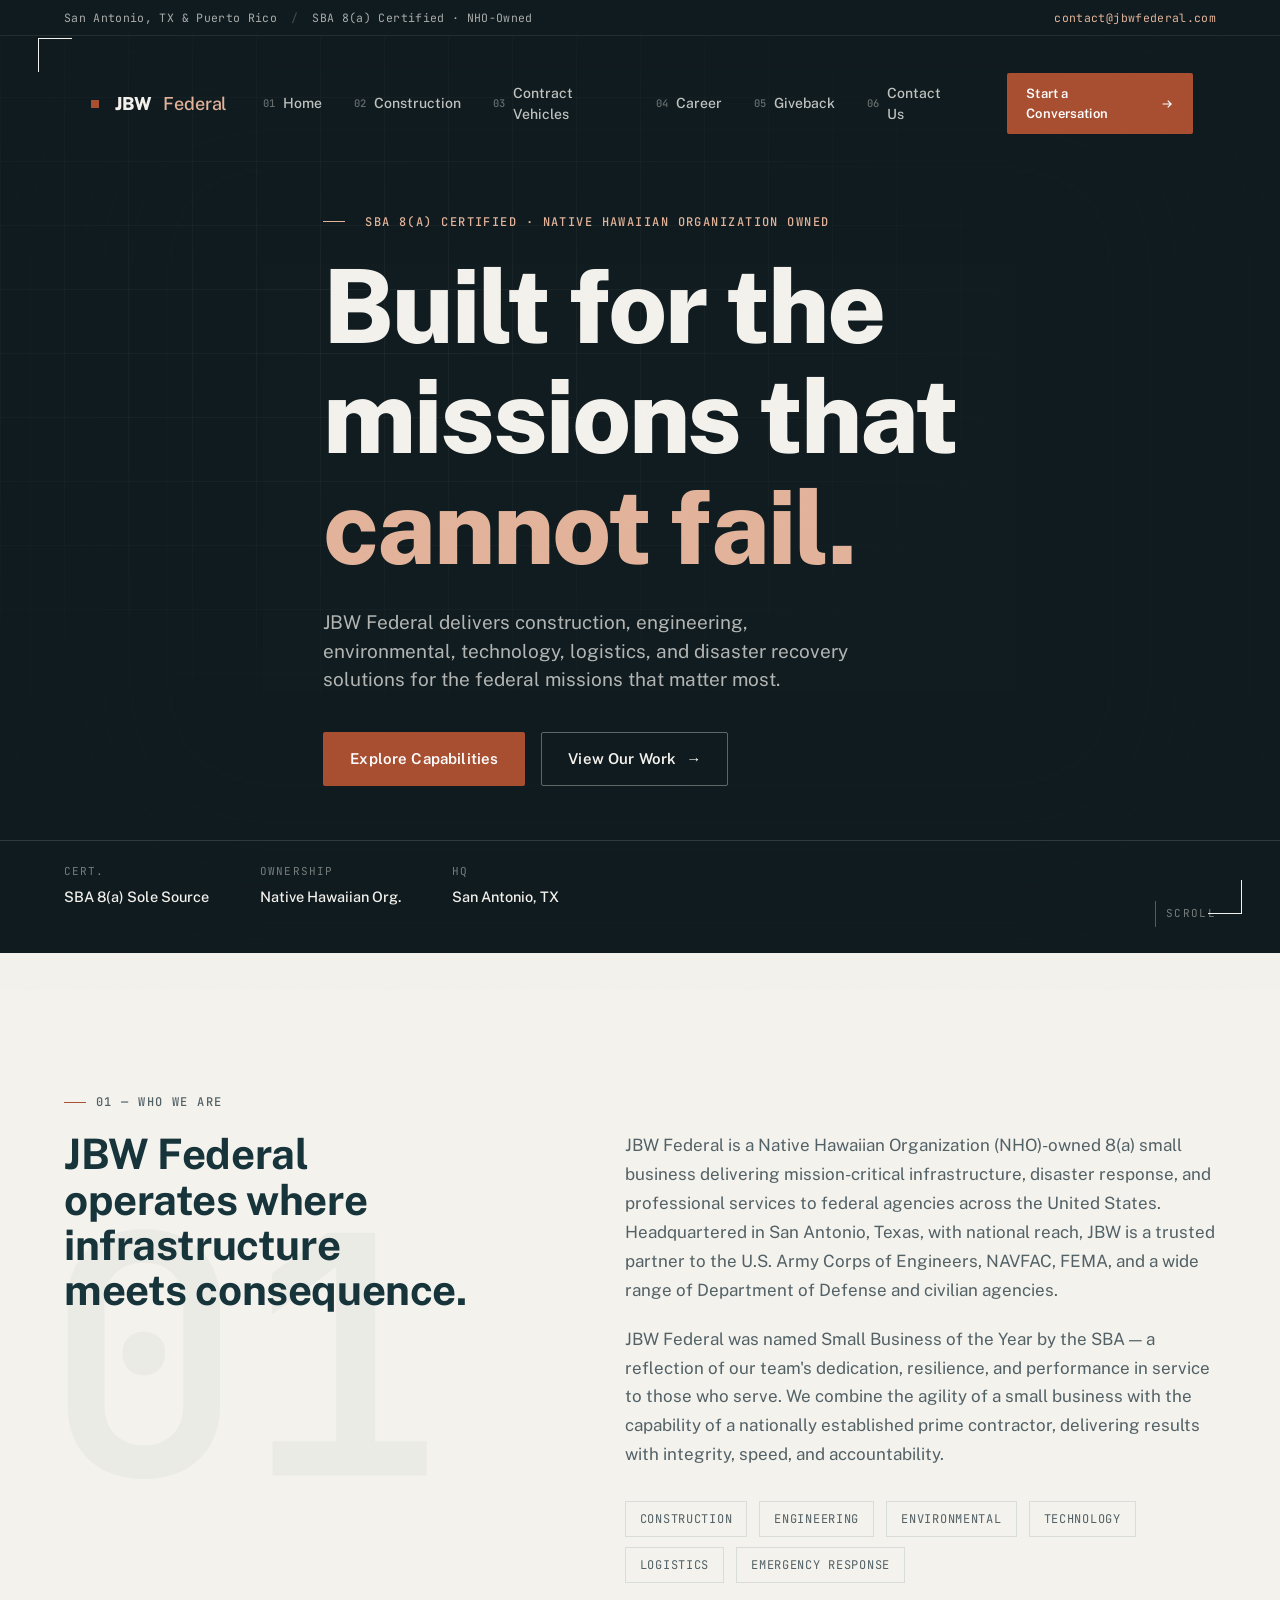
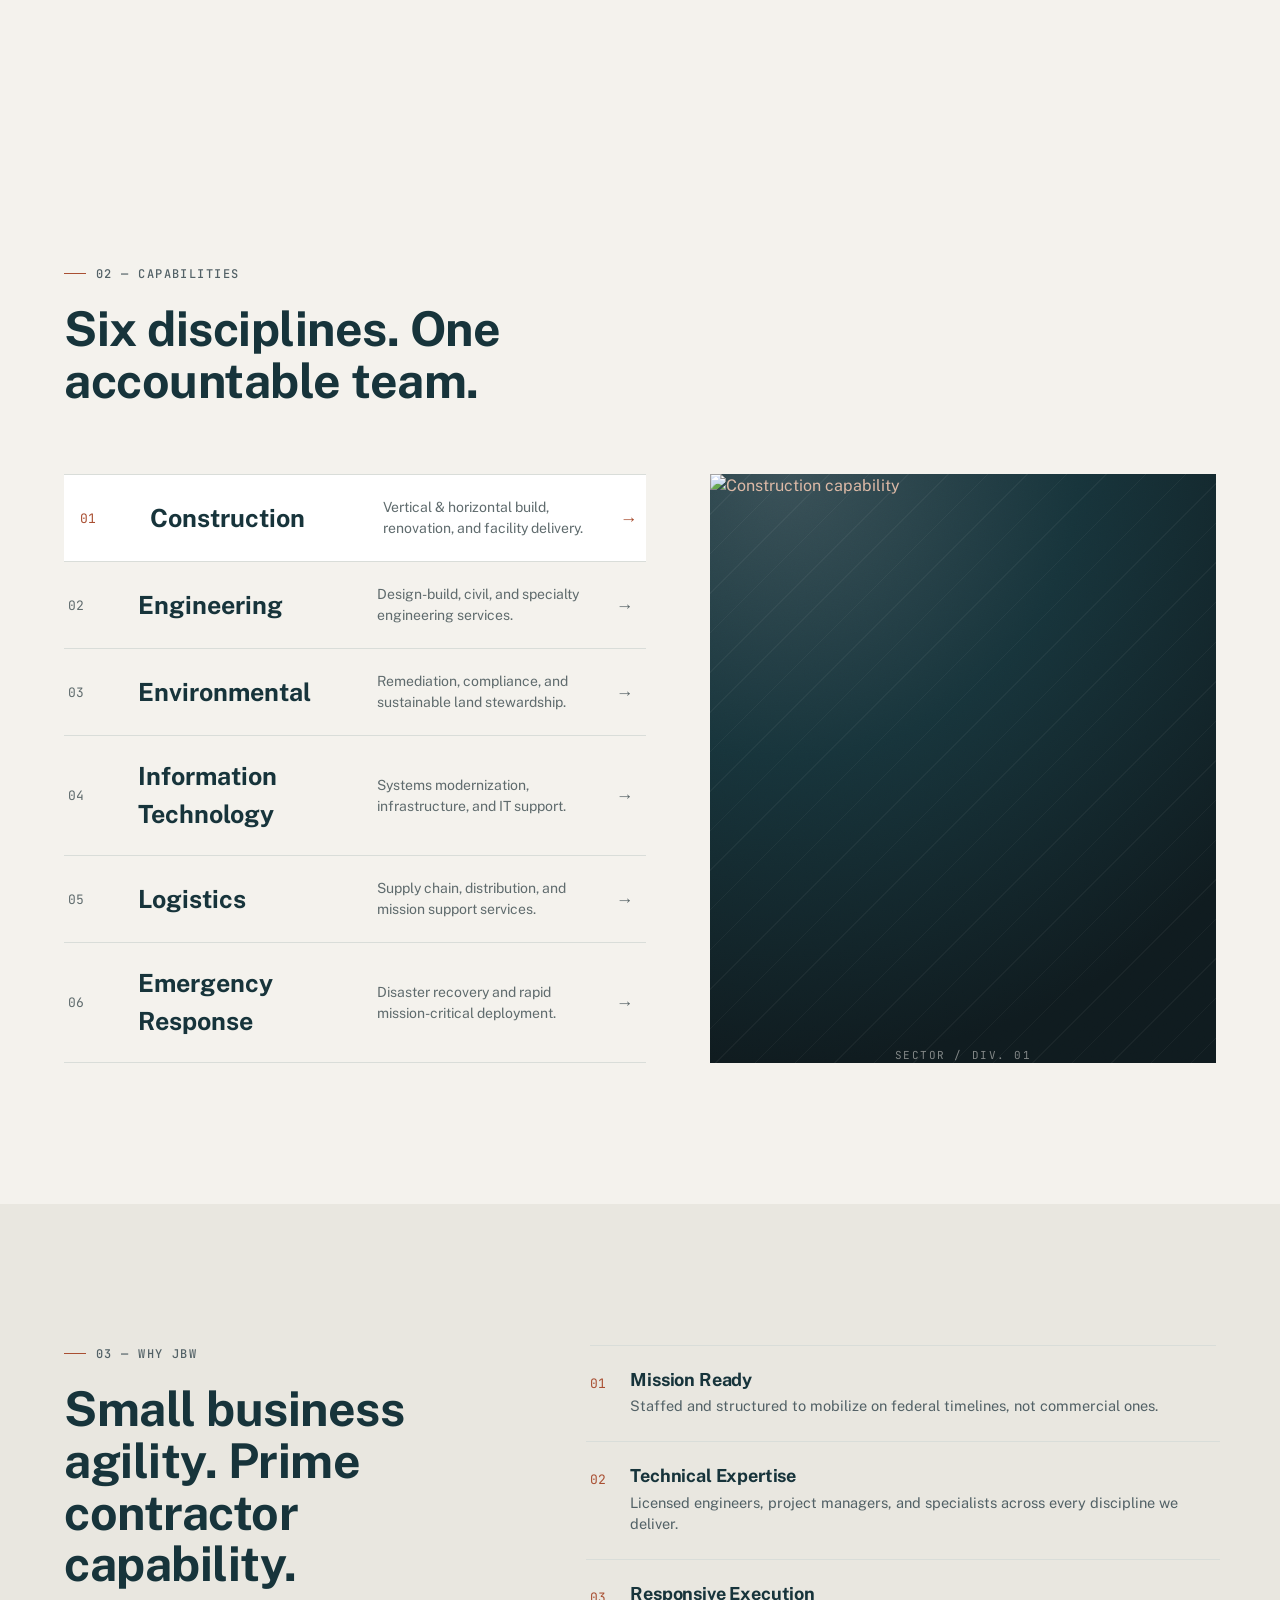
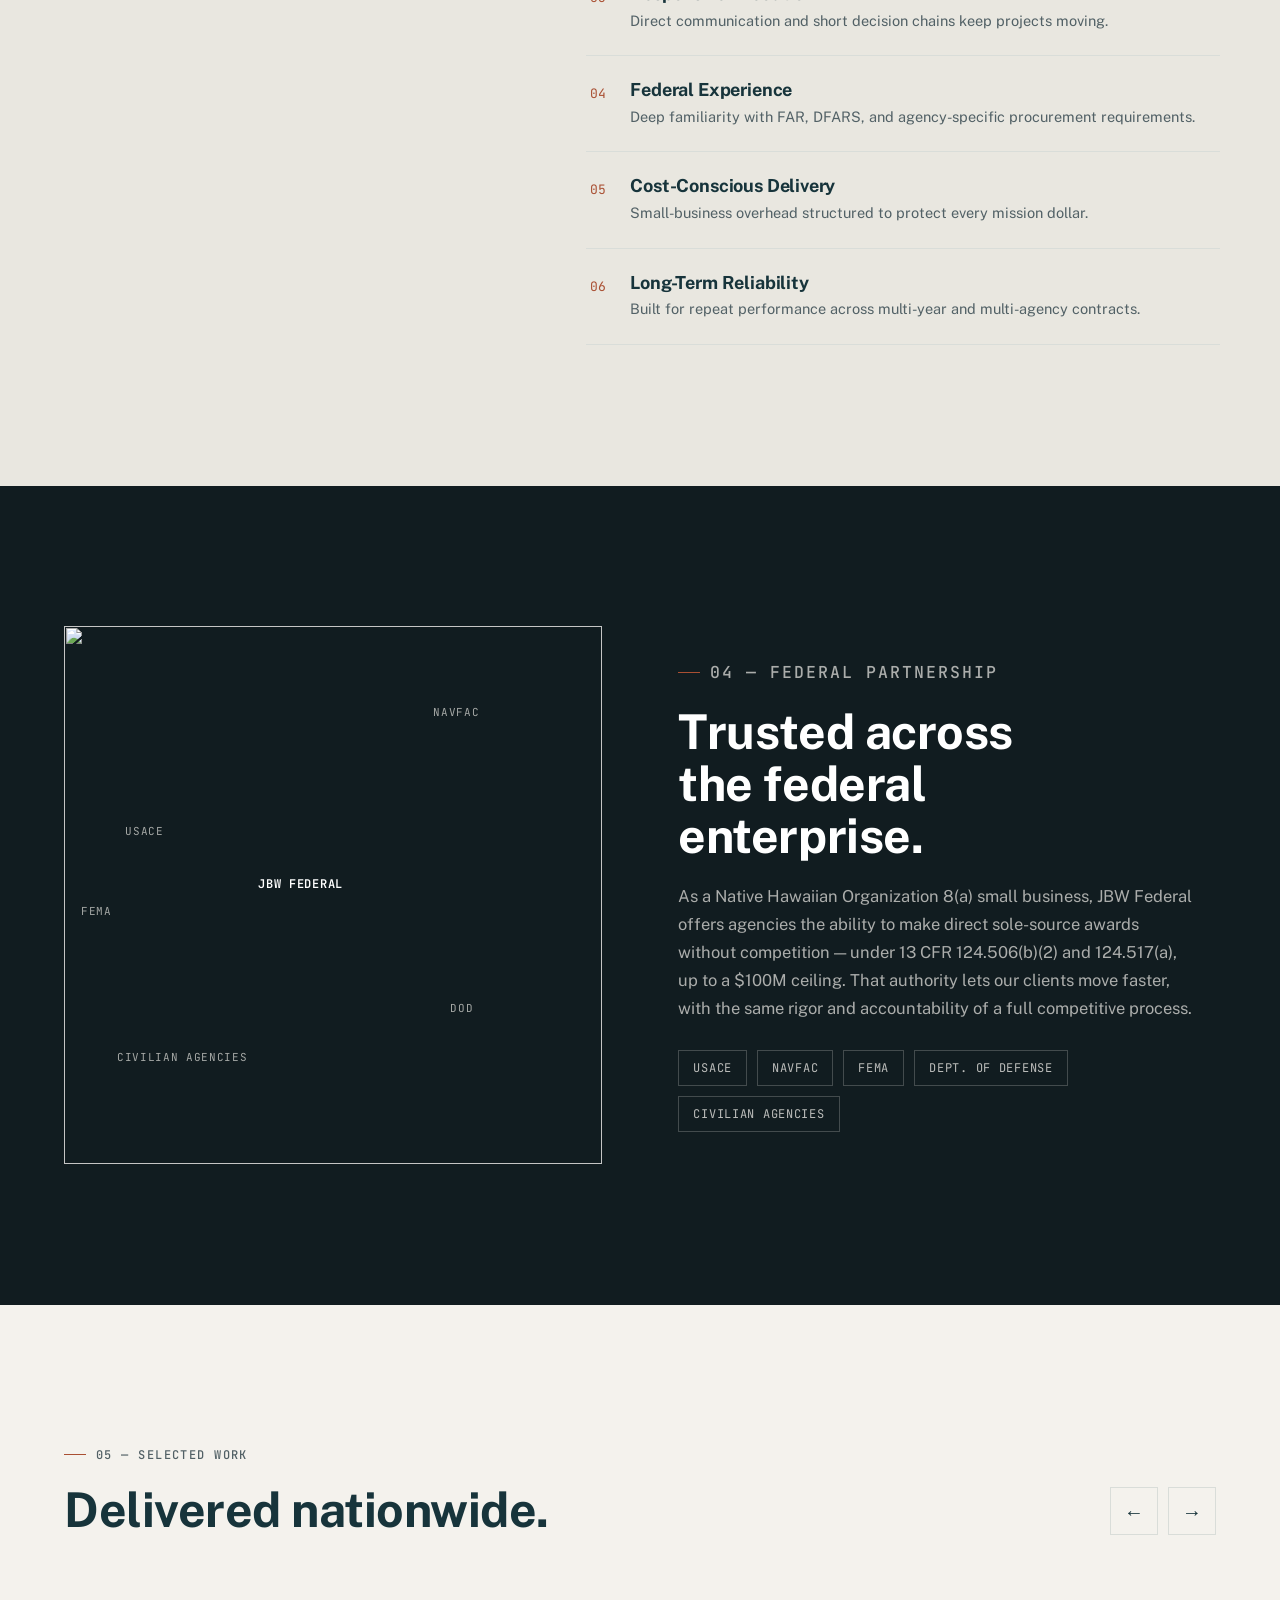
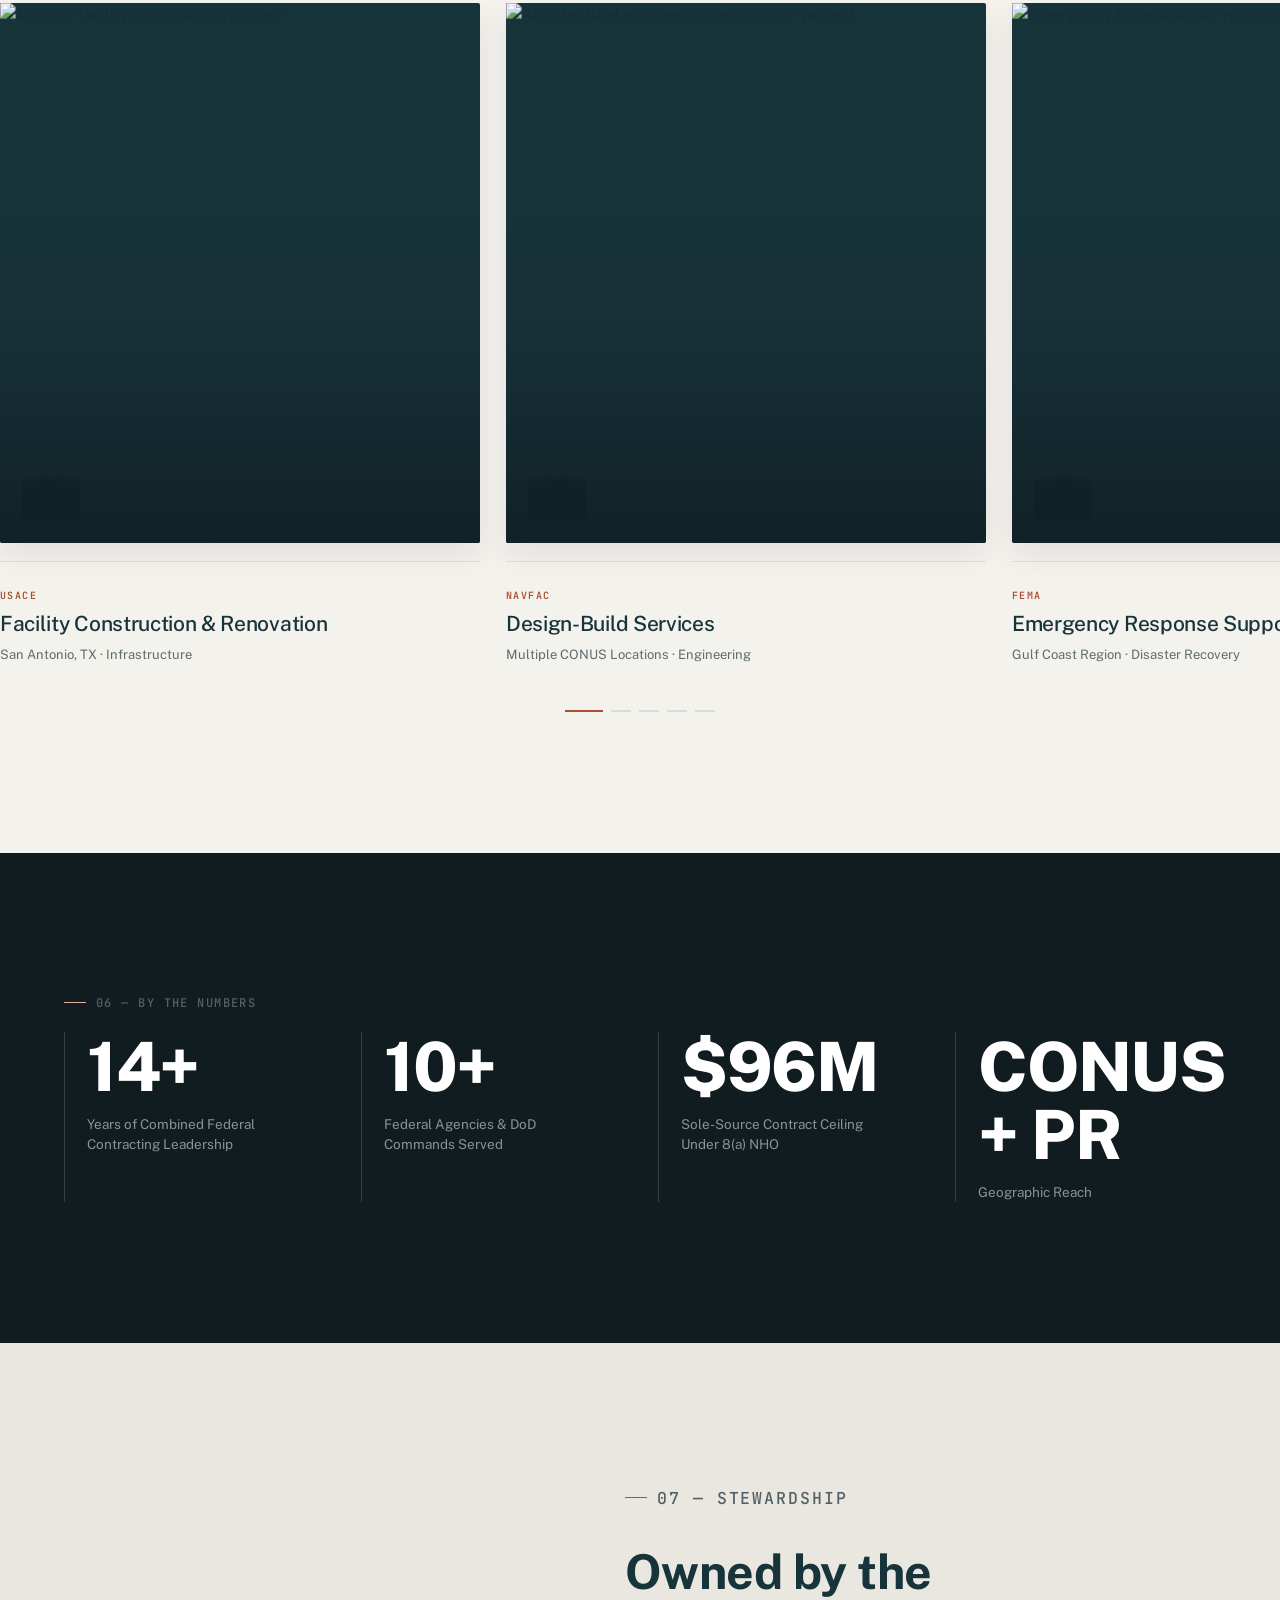
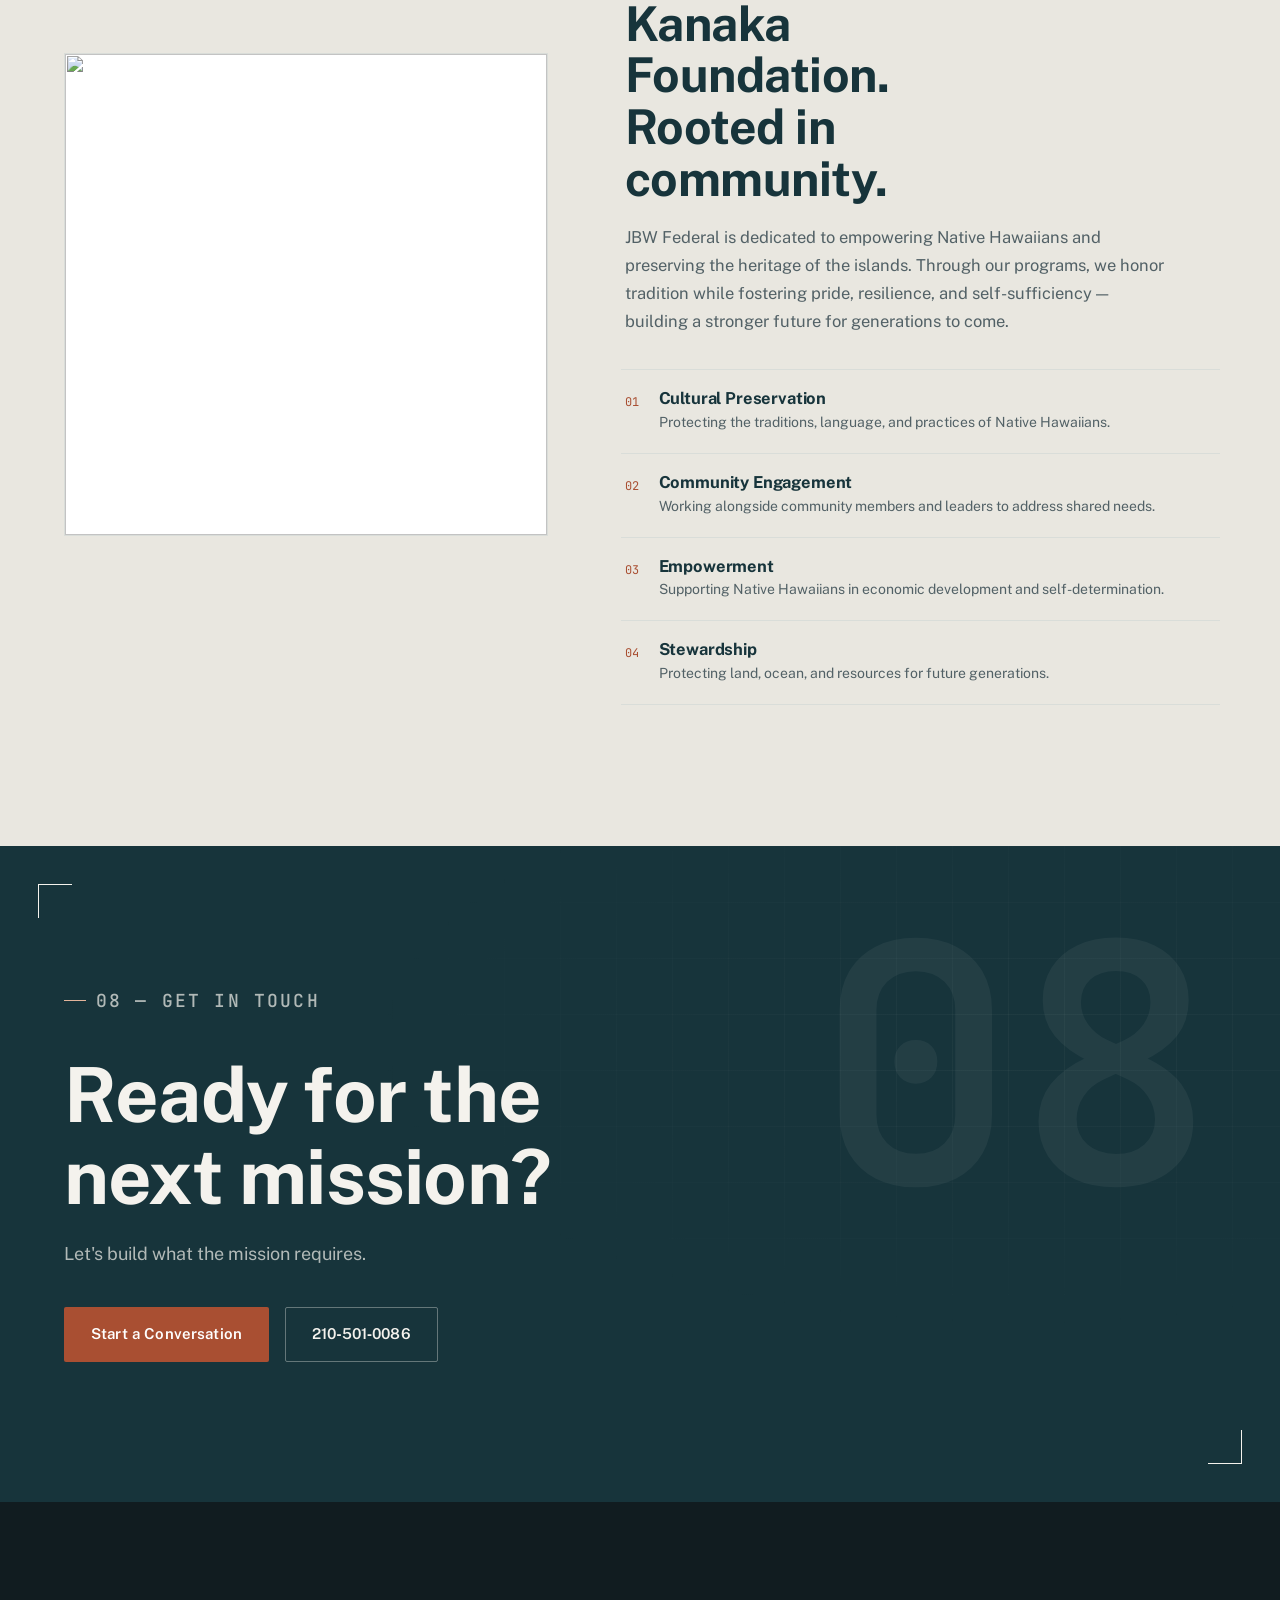
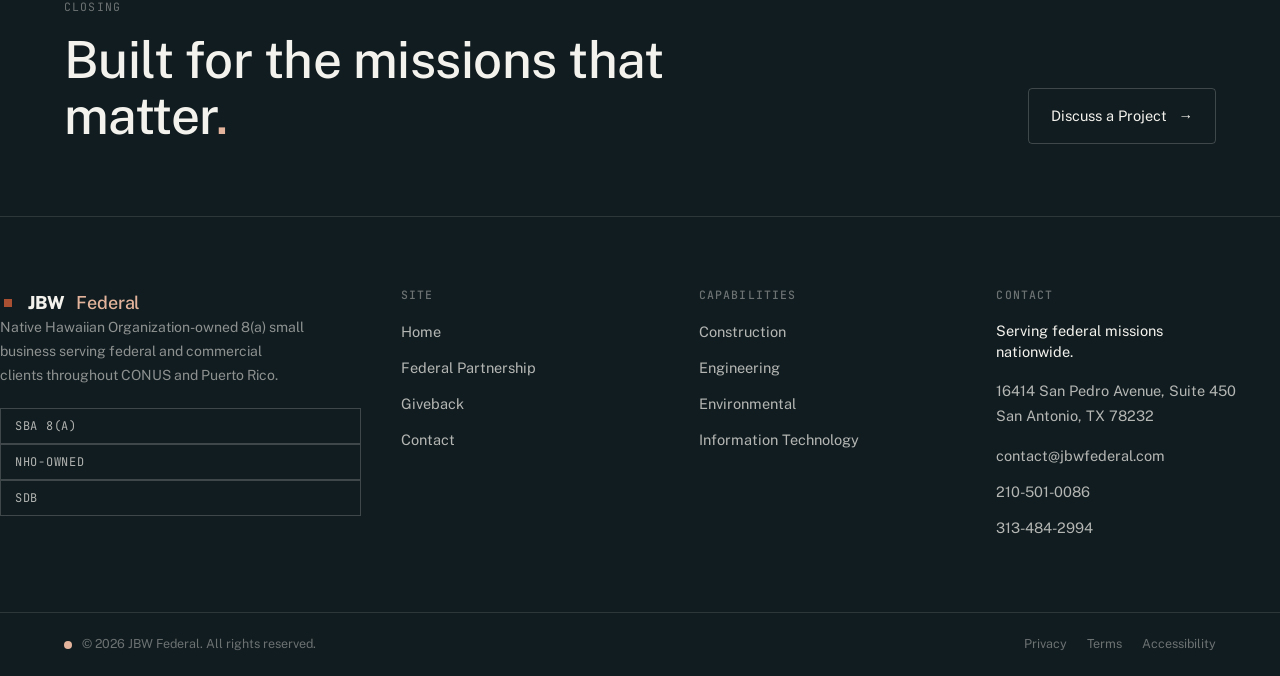
==== commit 1d0acc4f: "construction page added" ====
--- a/index.html
+++ b/index.html
@@ -146,9 +146,9 @@
           </li>
 
           <li>
-            <a href="/what-we-do">
+            <a href="/construction.html">
               <span class="nav-link-num">02</span>
-              <span class="nav-link-text">What We Do</span>
+              <span class="nav-link-text">Construction</span>
             </a>
           </li>
 
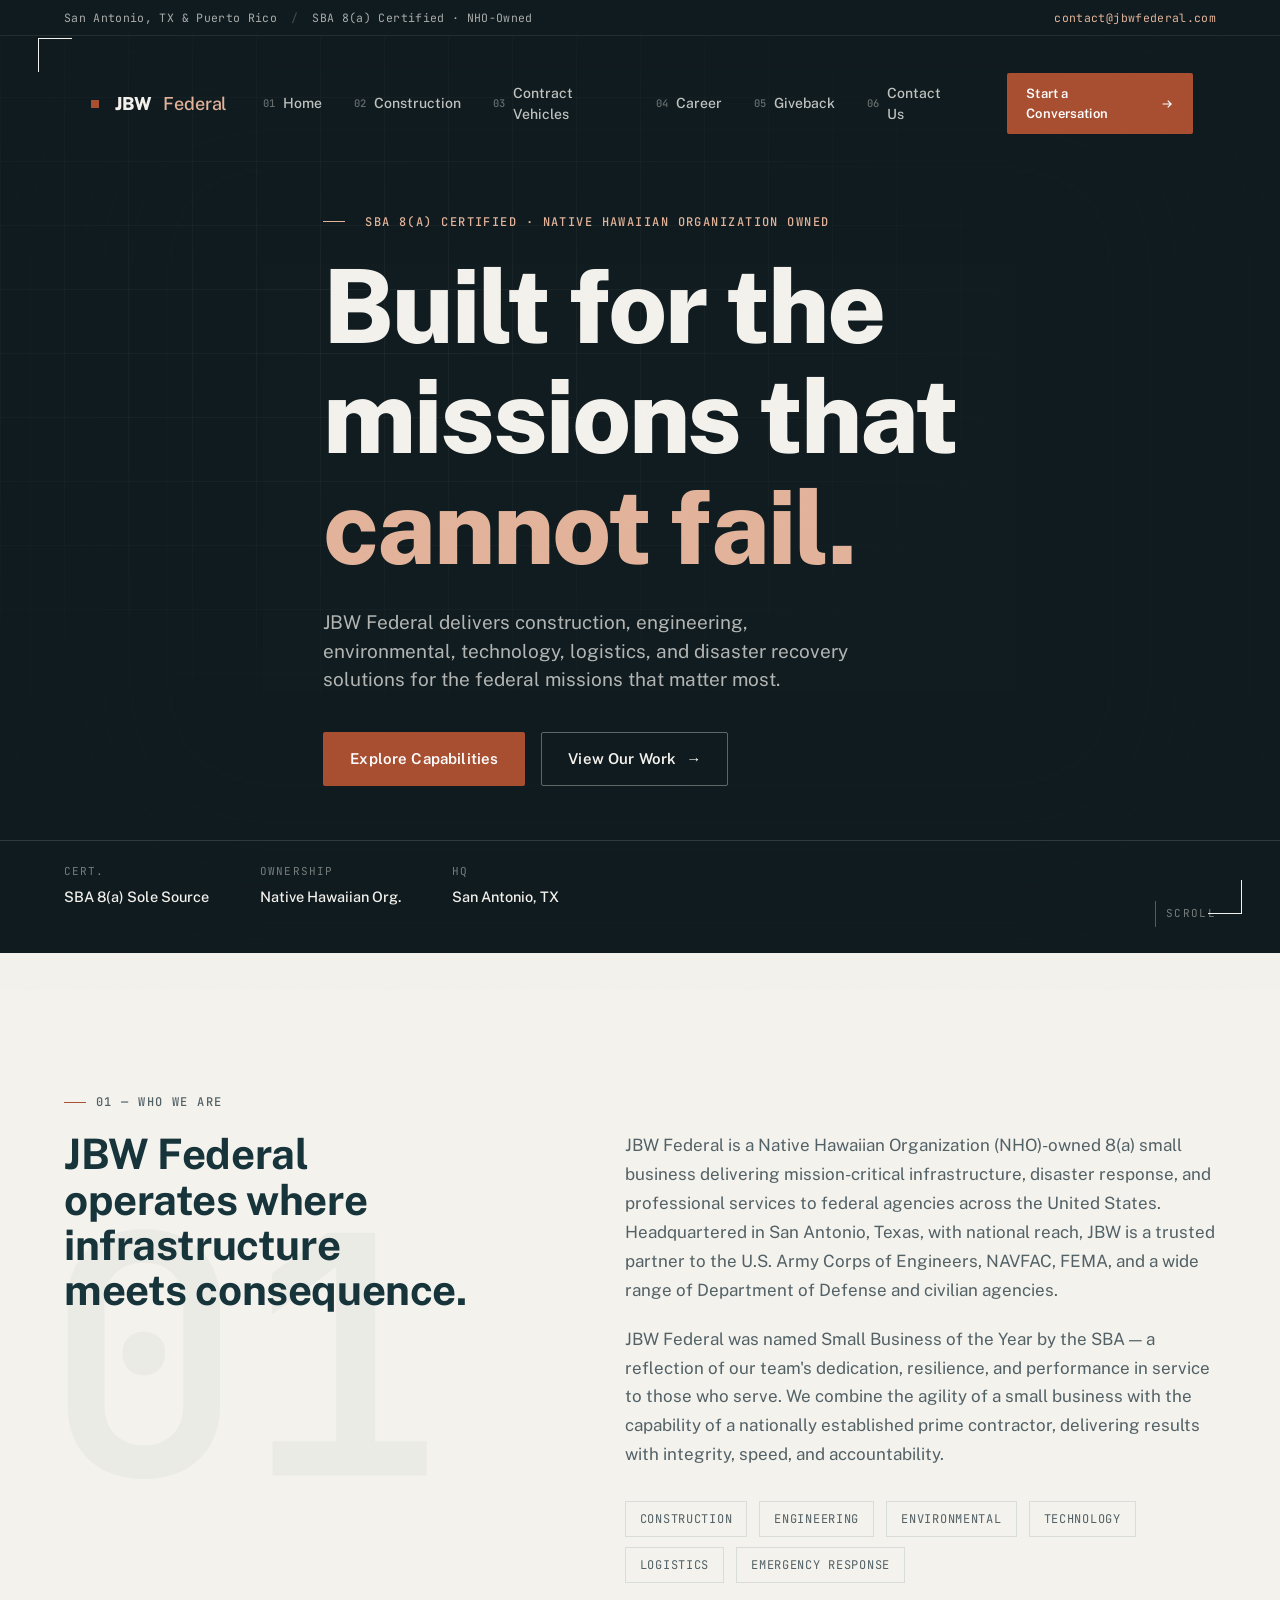
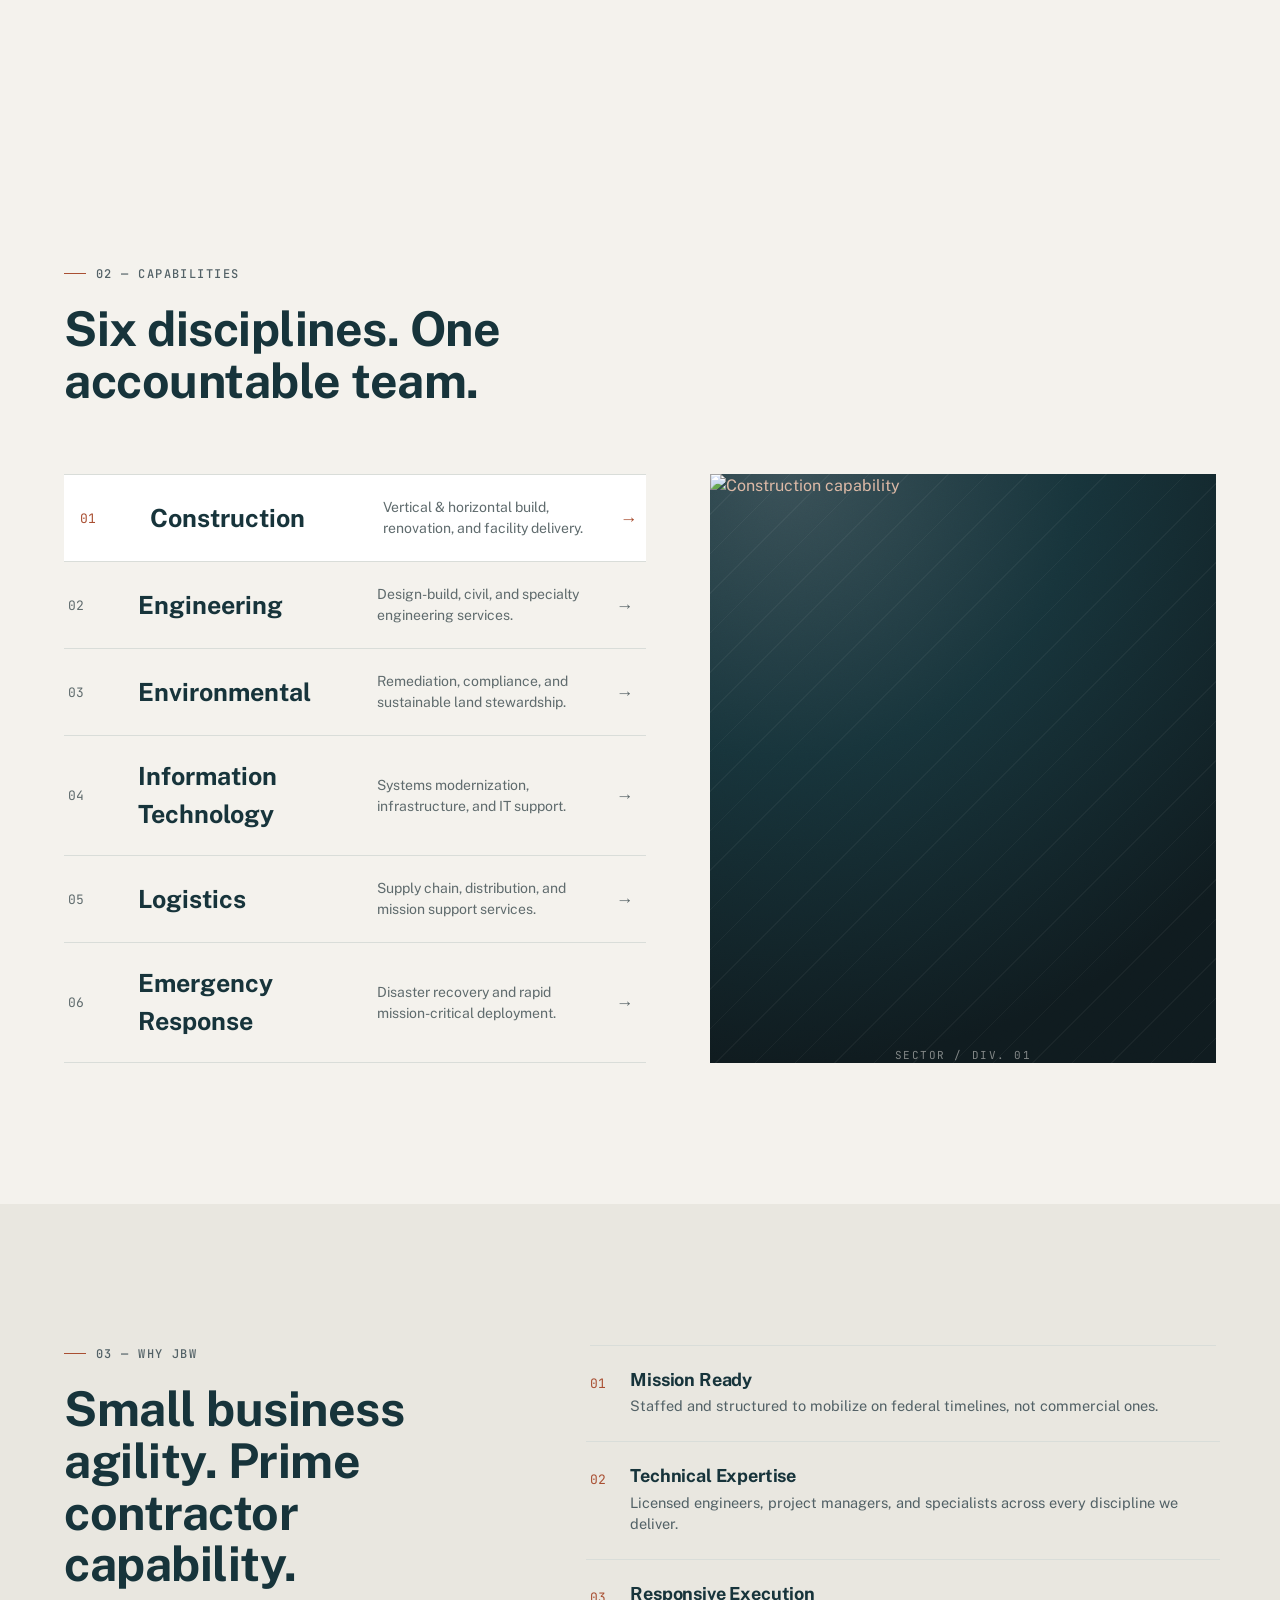
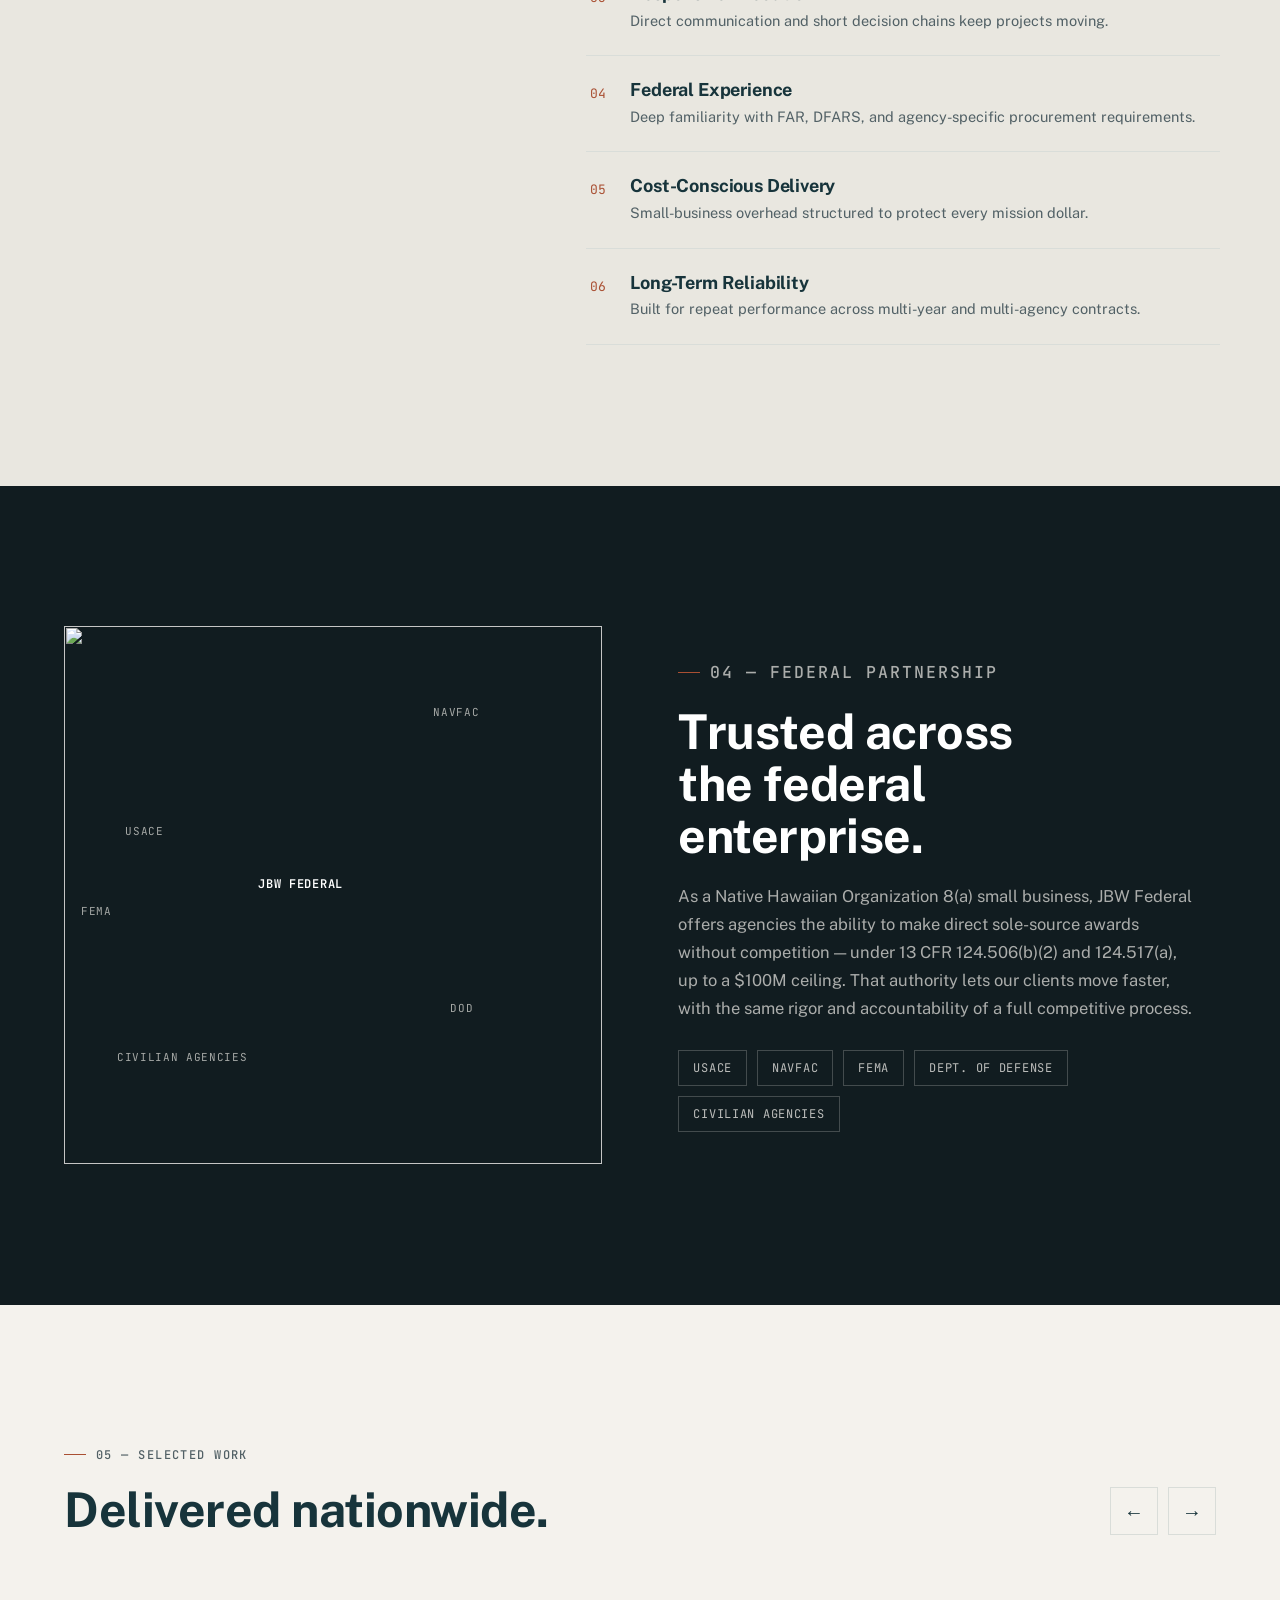
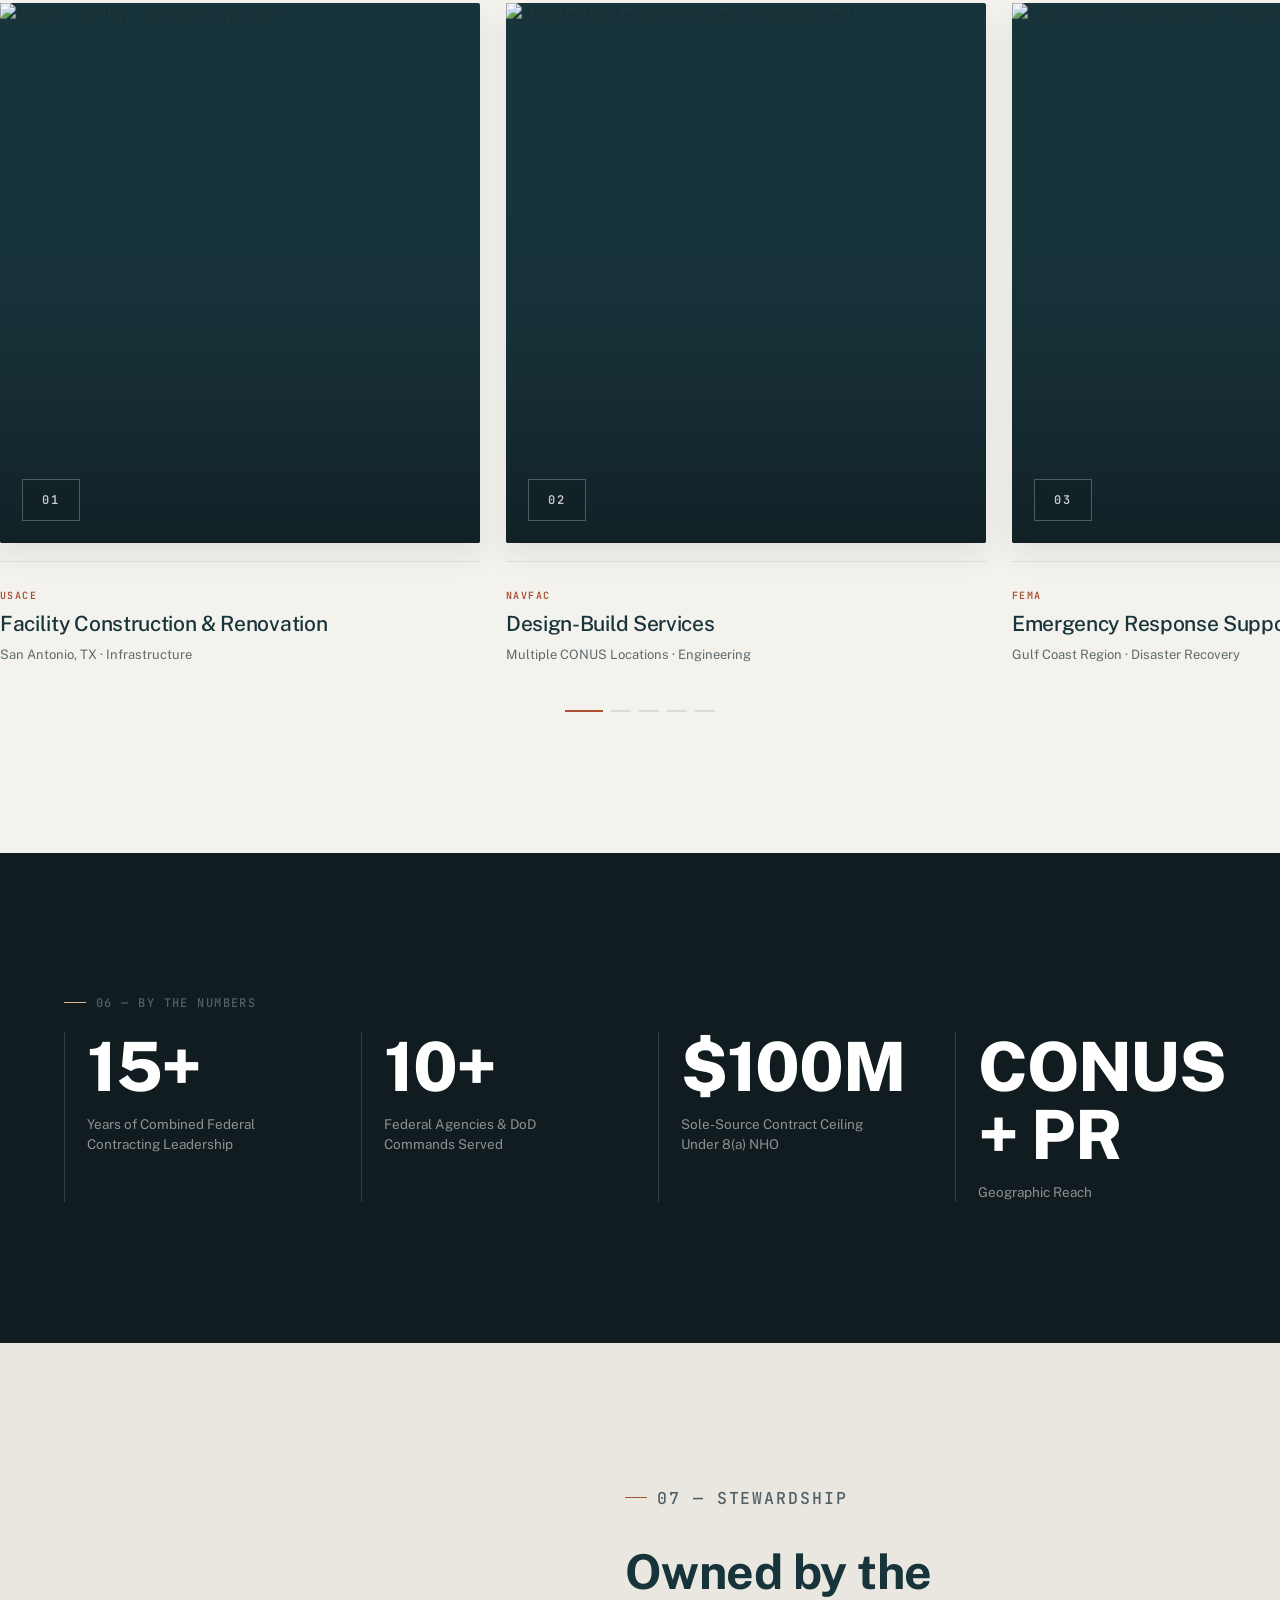
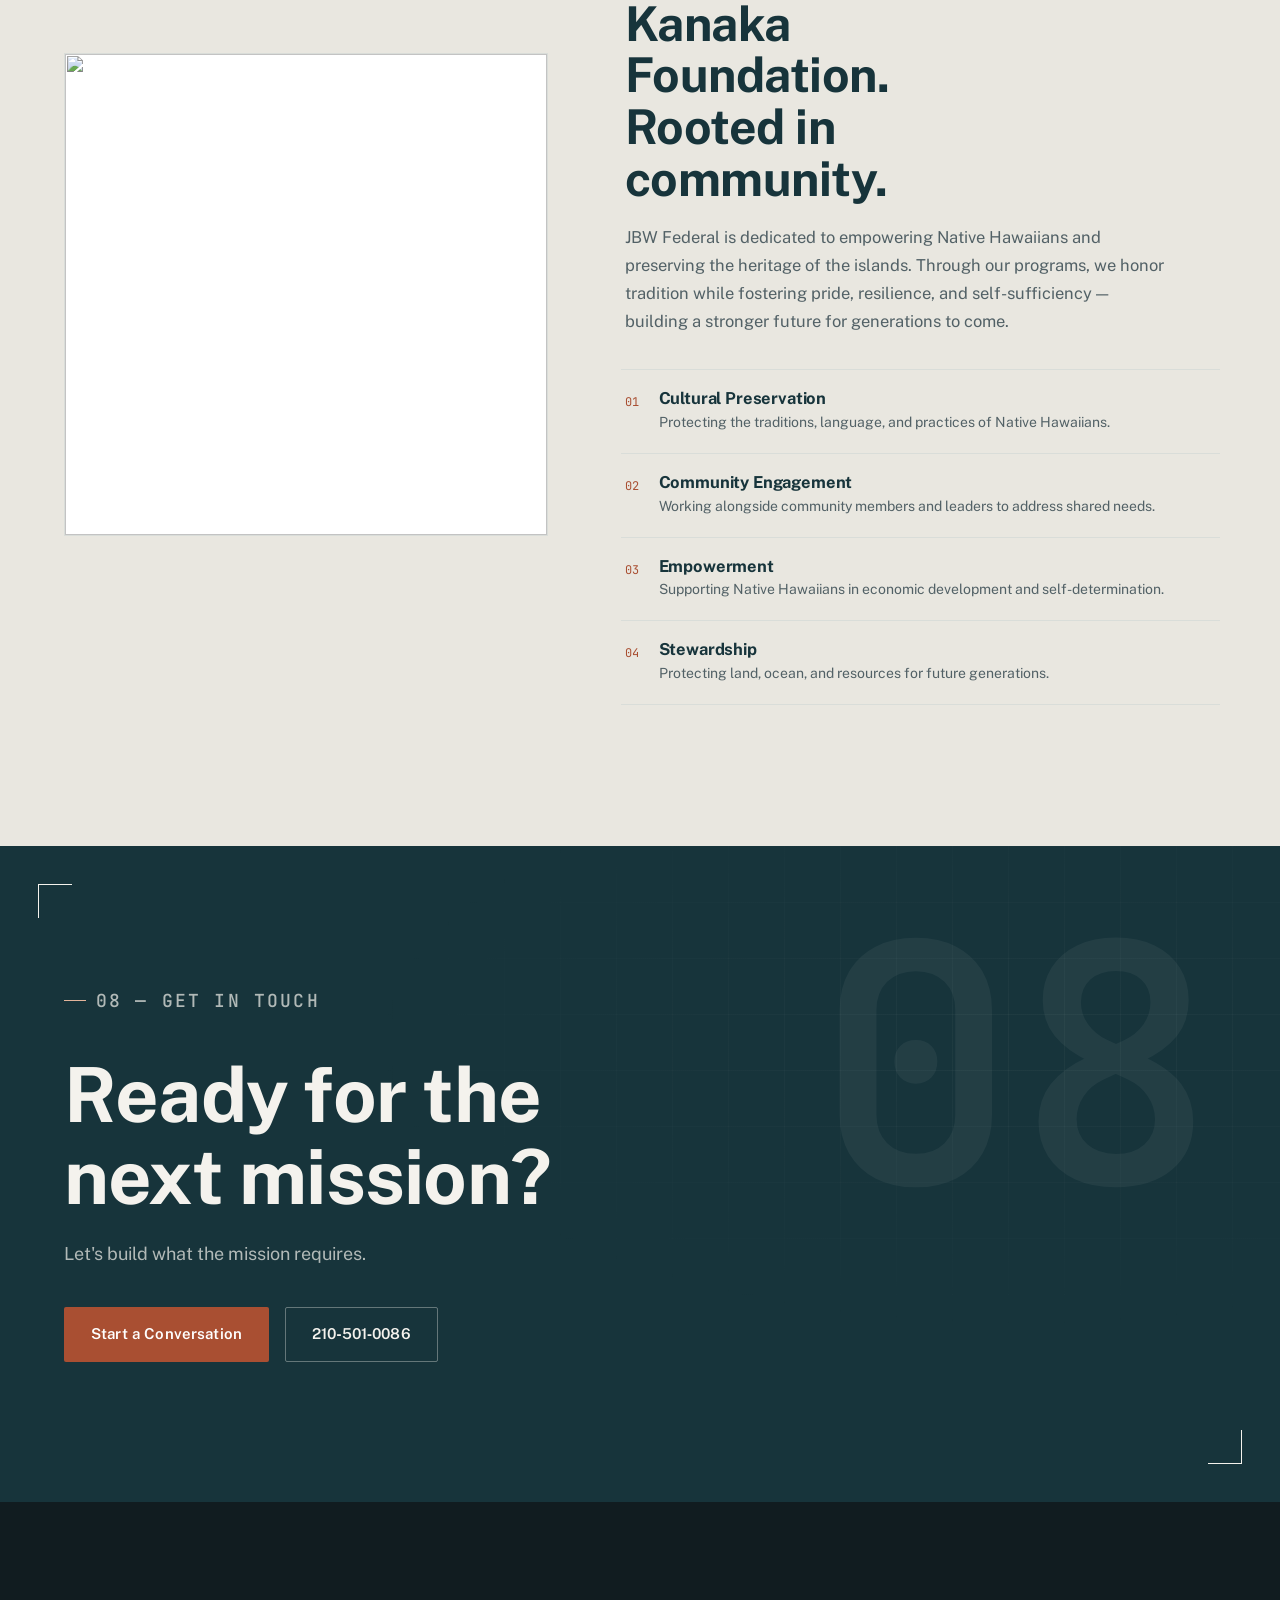
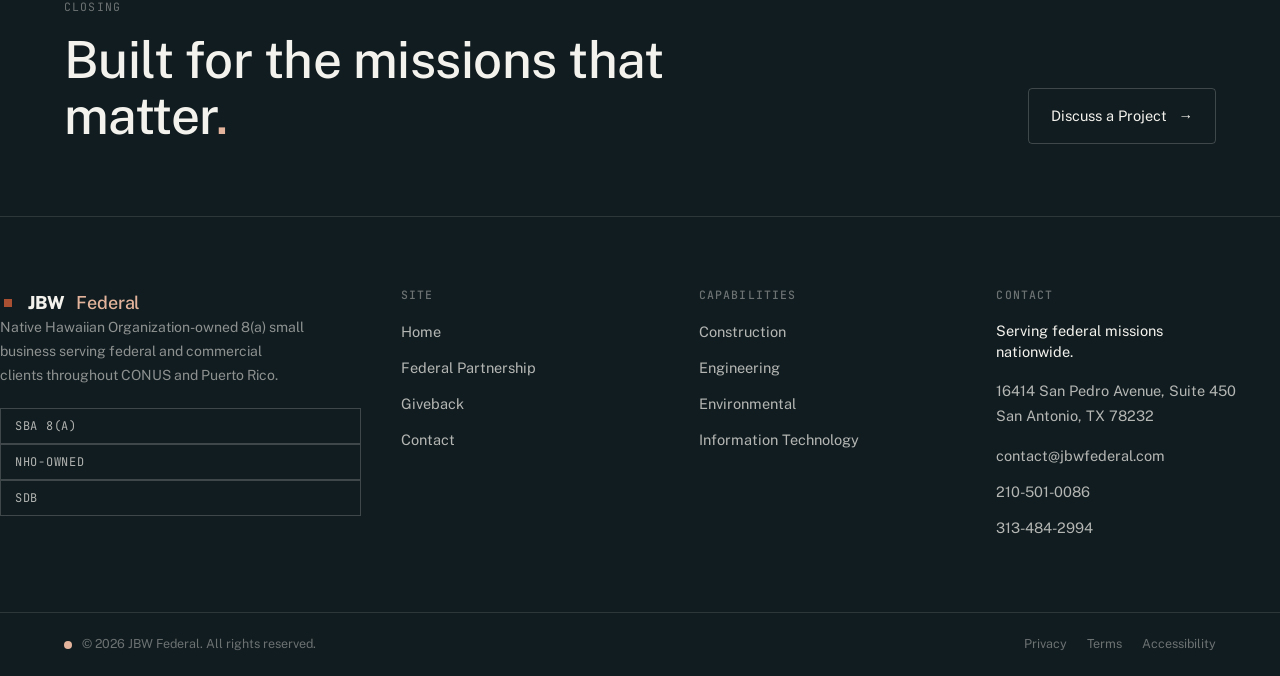
==== commit d36f9e85: "Add files via upload" ====
--- a/index.html
+++ b/index.html
@@ -174,7 +174,7 @@
           </li>
 
           <li>
-            <a href="/contact-us">
+            <a href="/contact.html">
               <span class="nav-link-num">06</span>
               <span class="nav-link-text">Contact Us</span>
             </a>
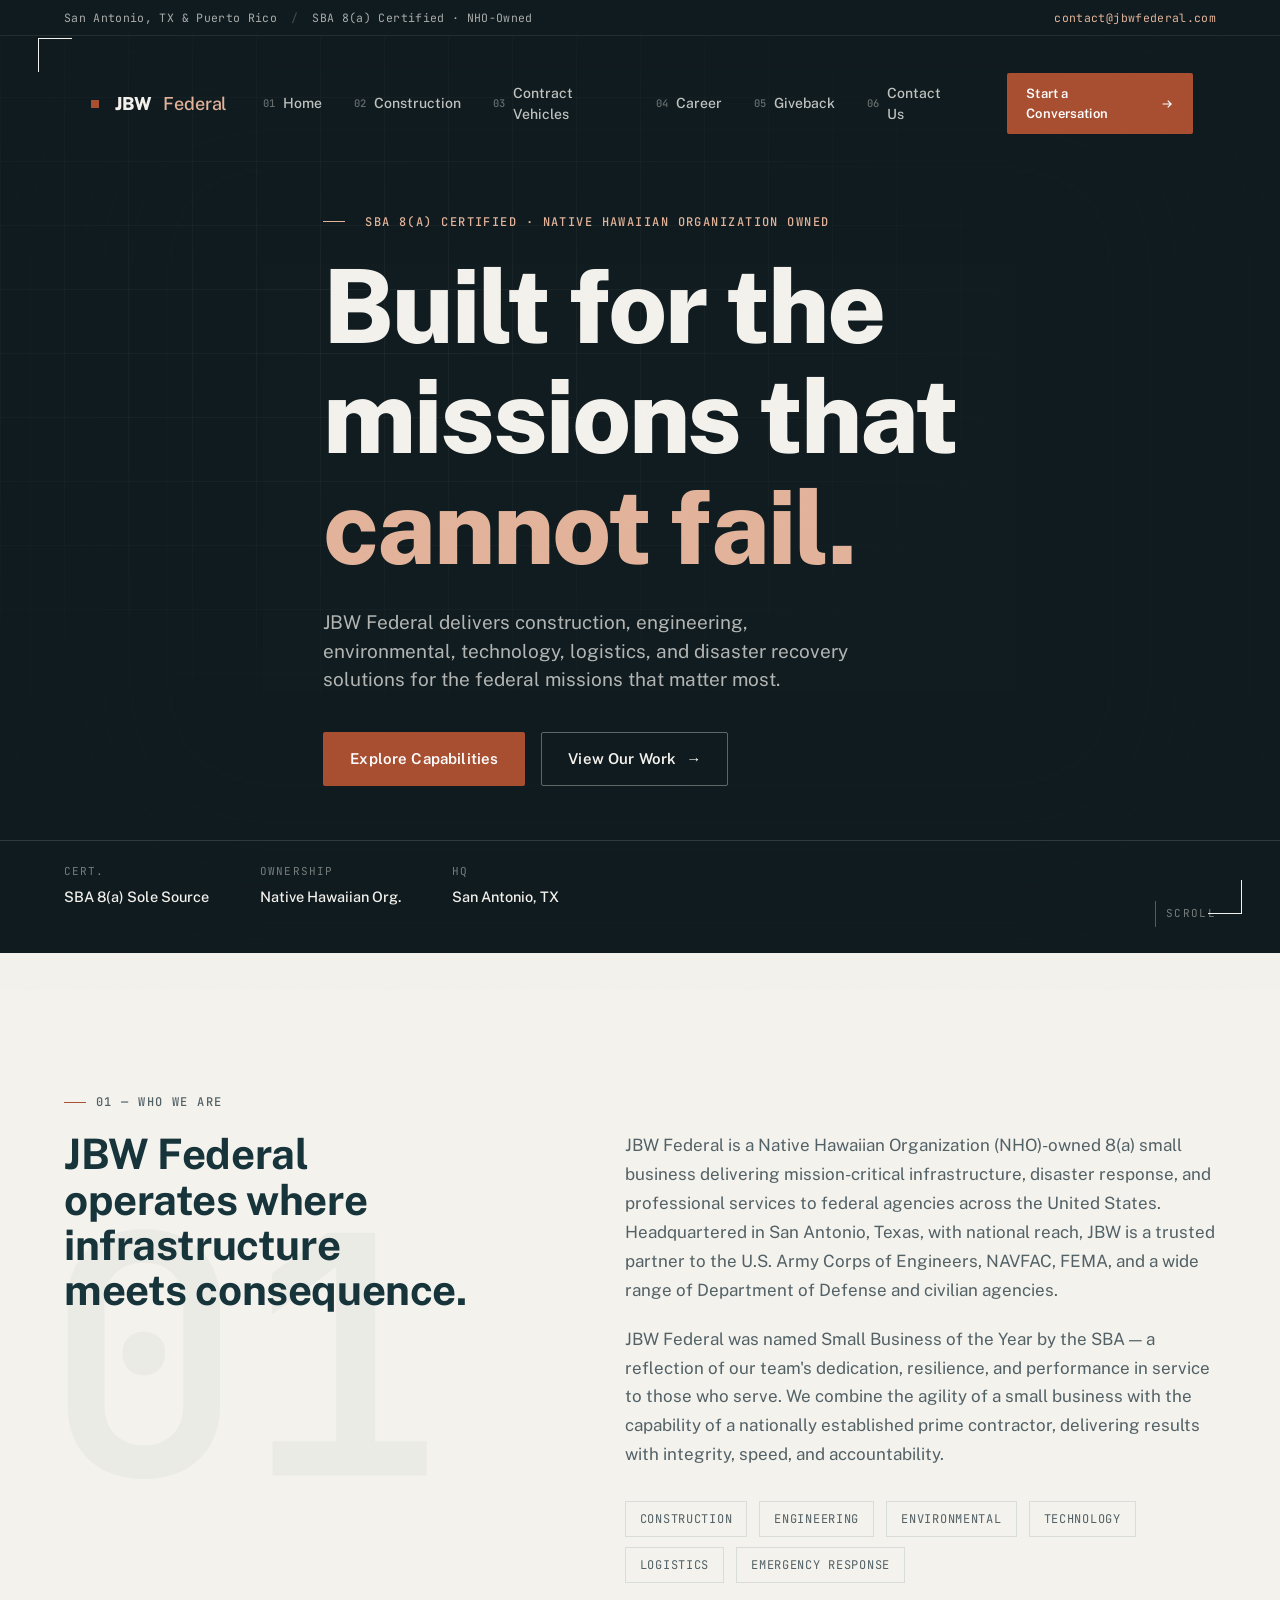
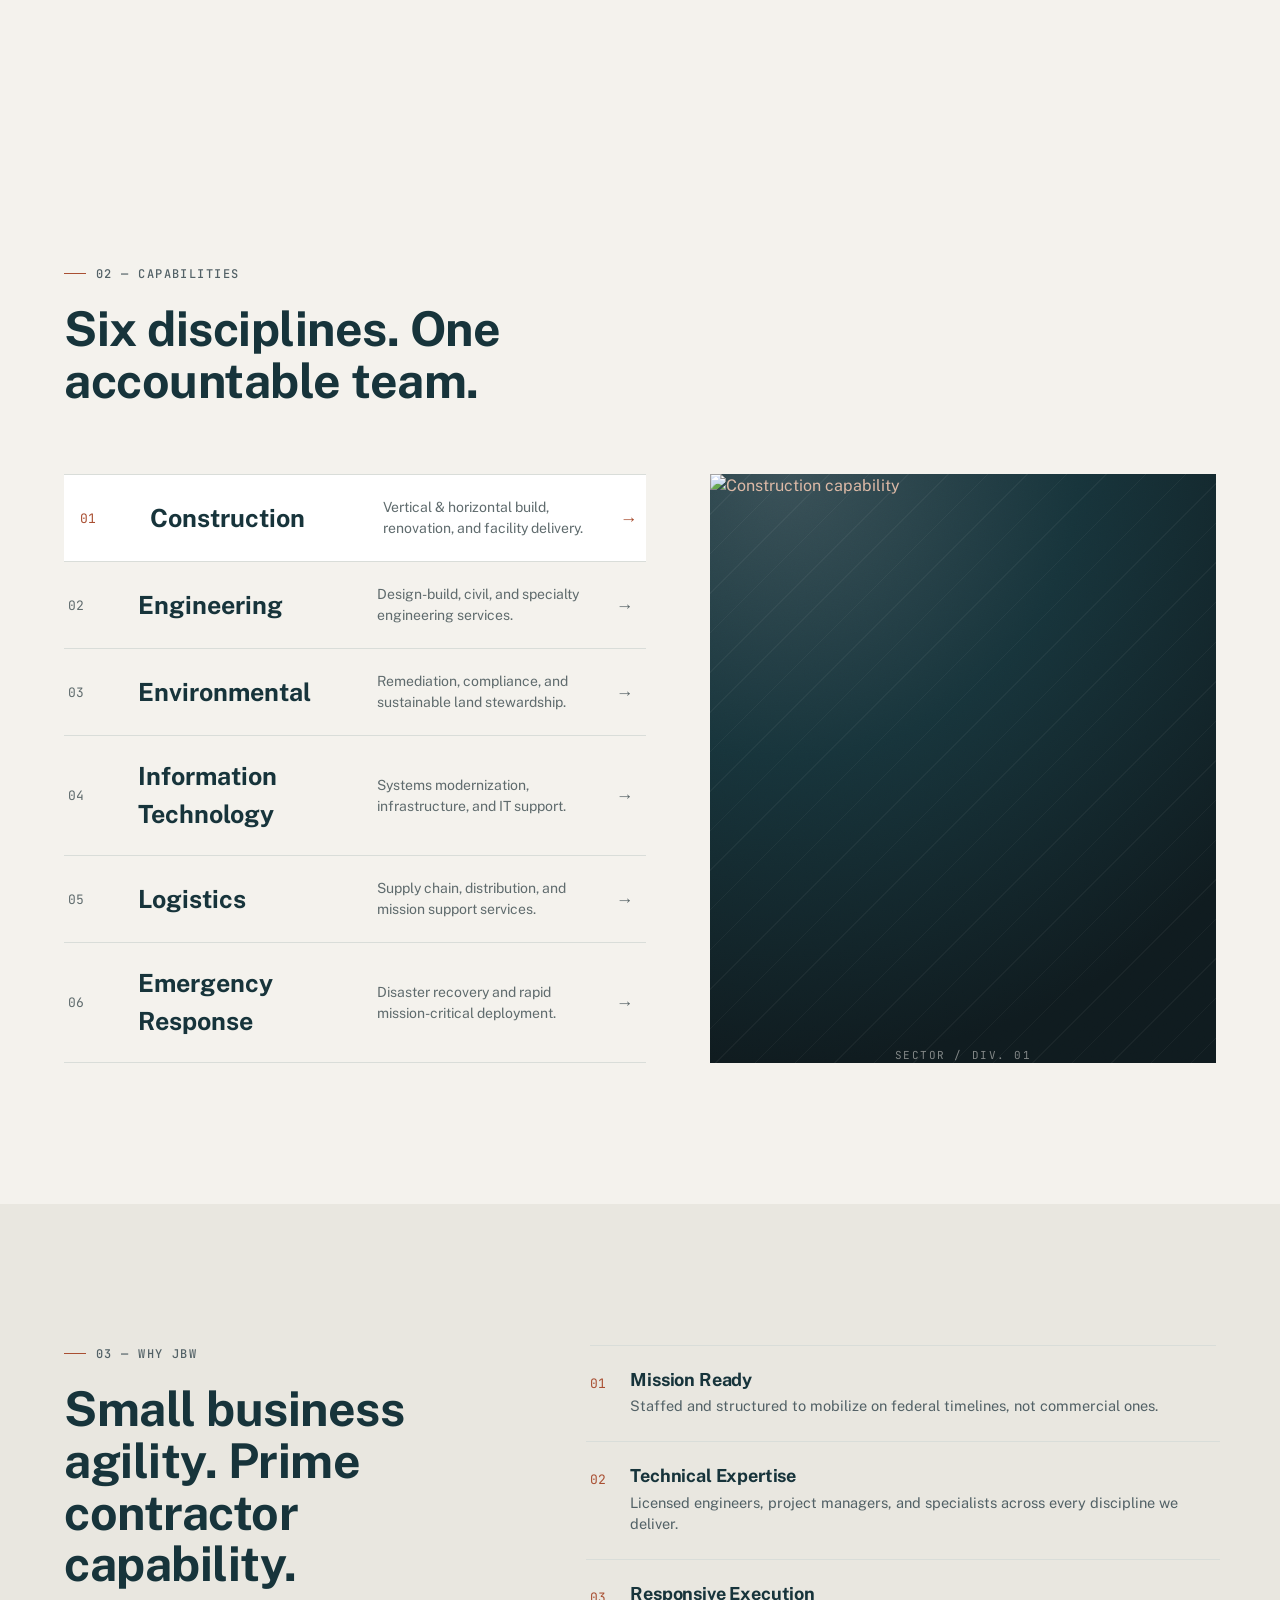
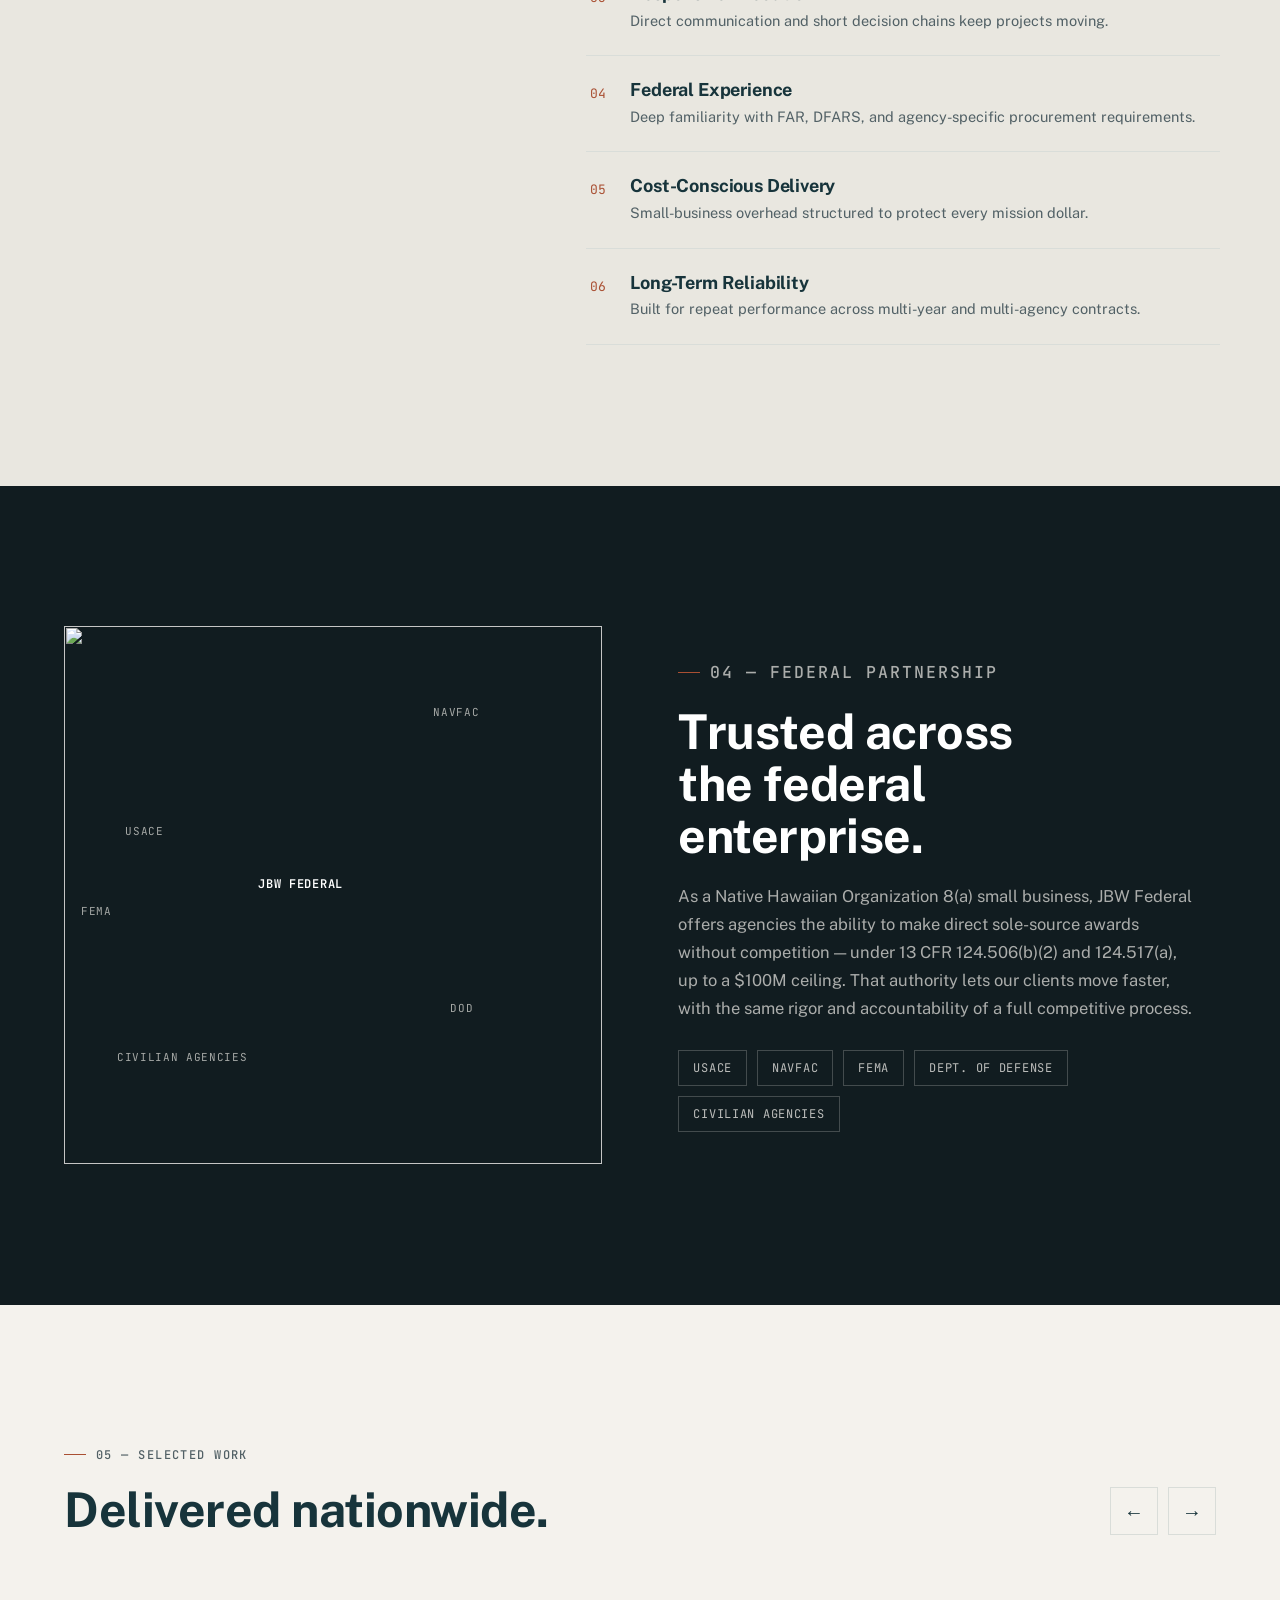
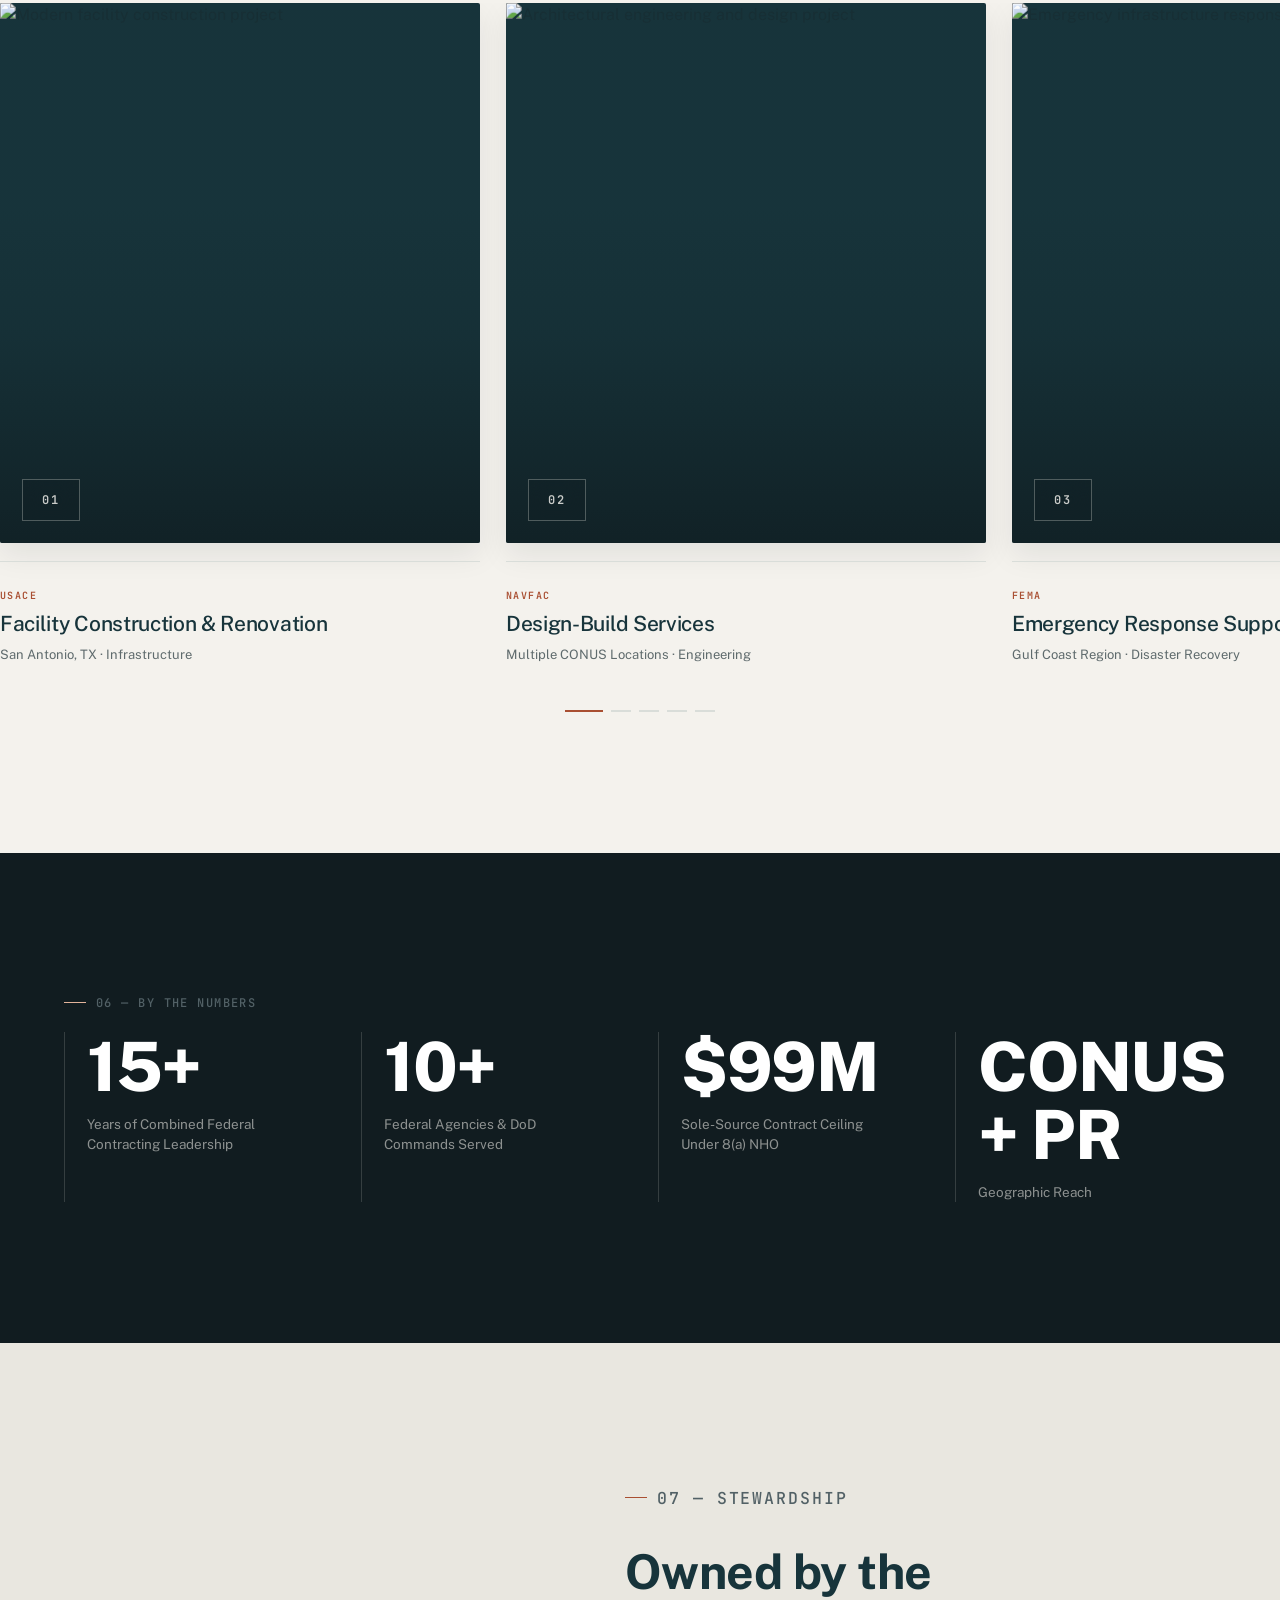
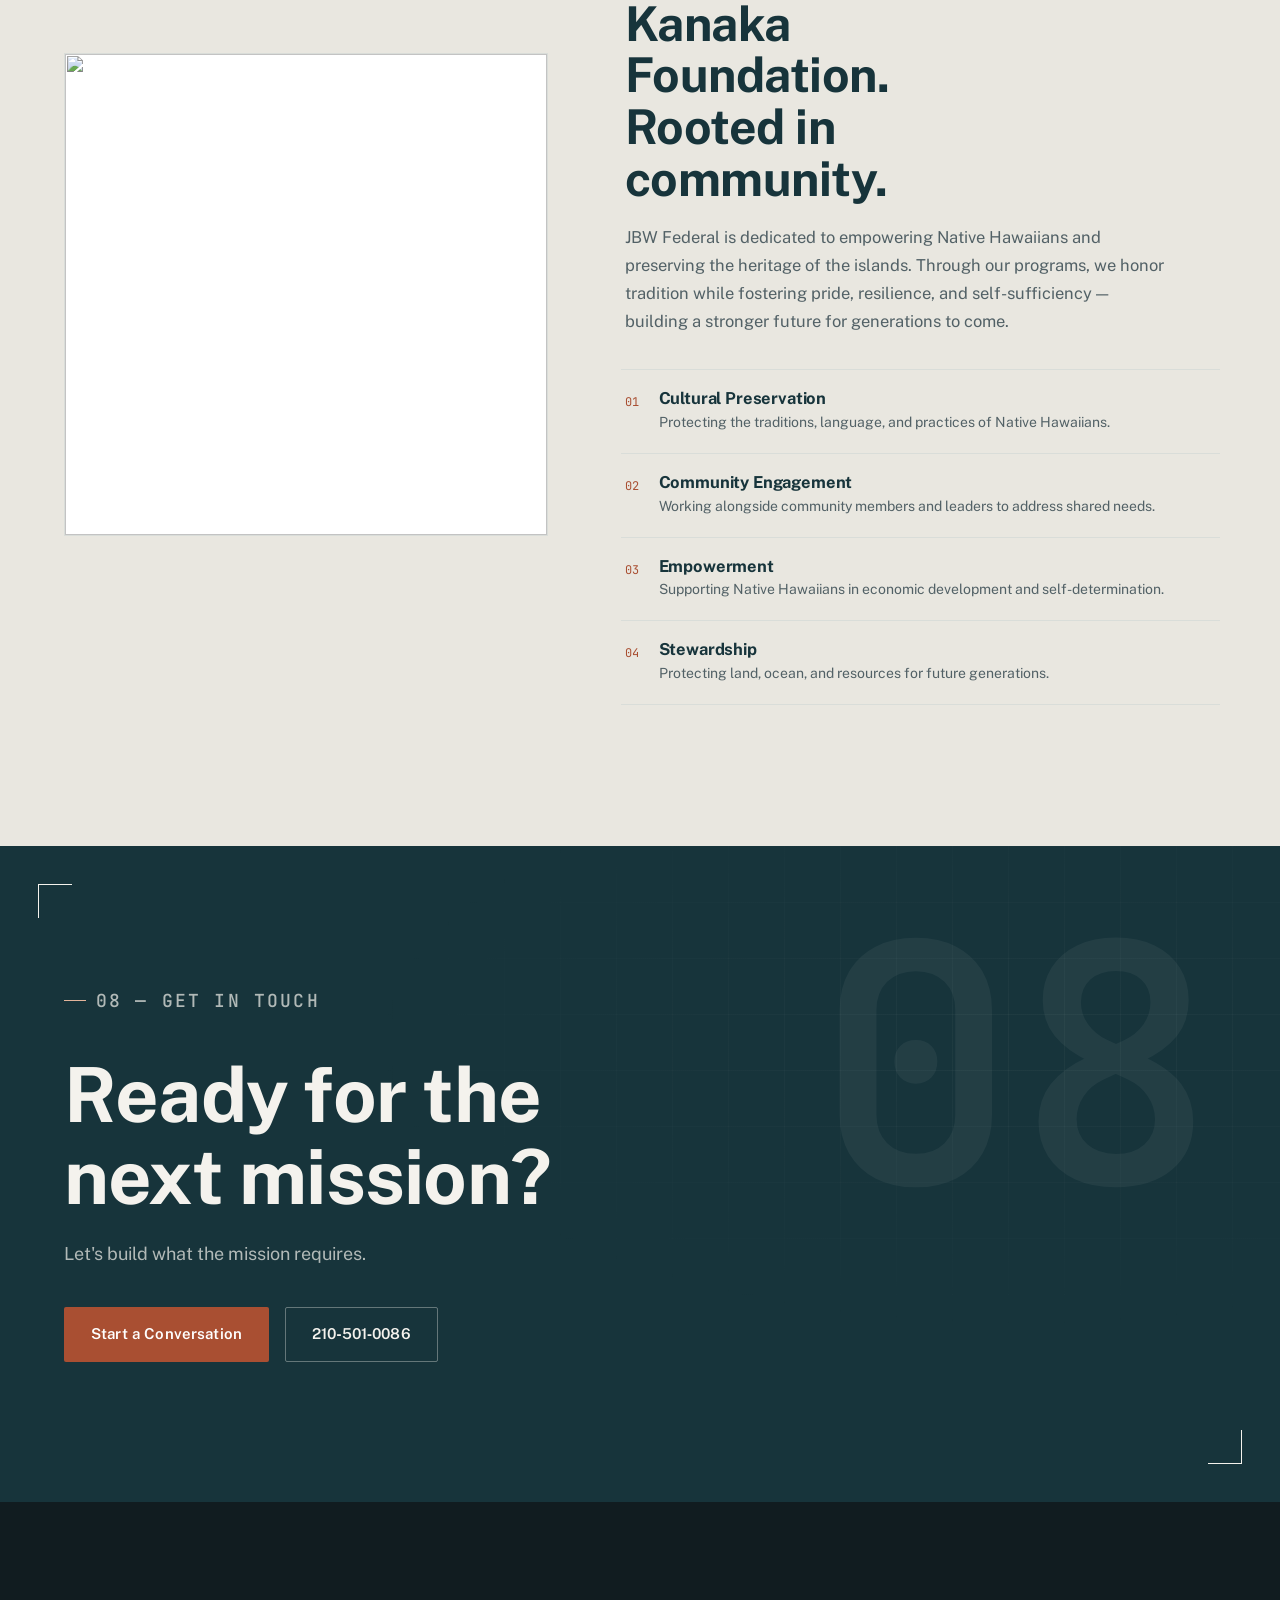
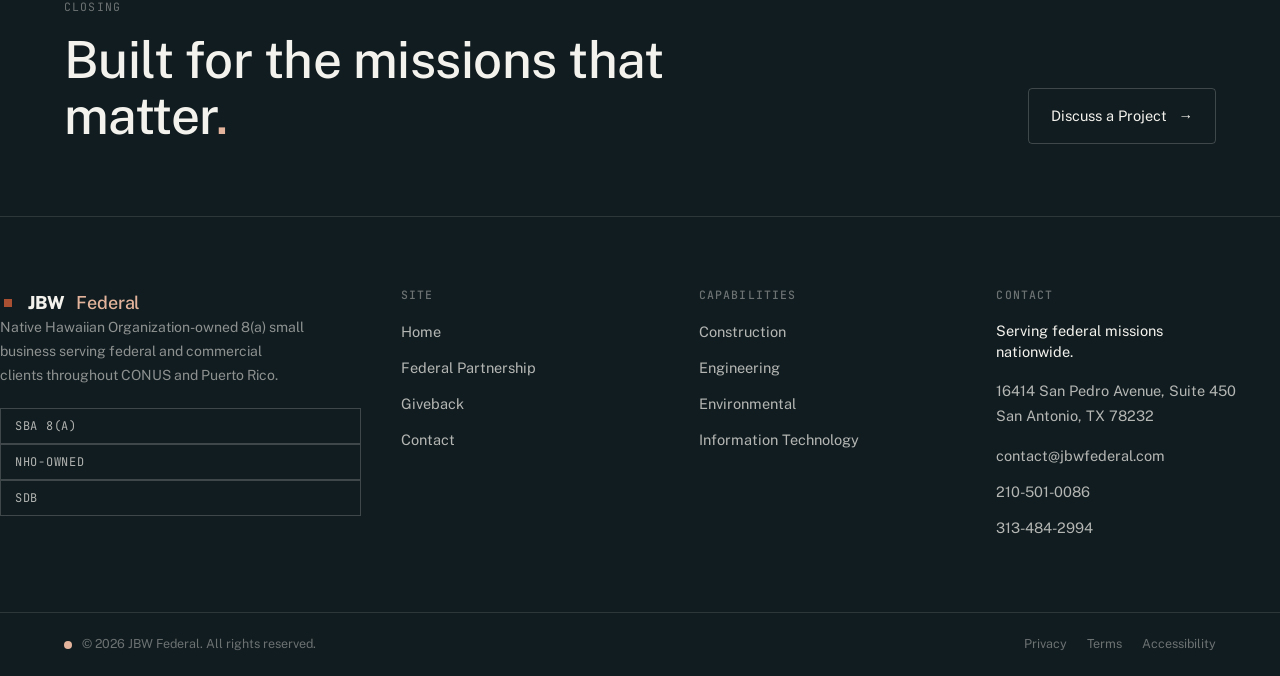
==== commit 1161ddbc: "added giveback page" ====
--- a/index.html
+++ b/index.html
@@ -167,7 +167,7 @@
           </li>
 
           <li>
-            <a href="/giveback">
+            <a href="/giveback.html">
               <span class="nav-link-num">05</span>
               <span class="nav-link-text">Giveback</span>
             </a>
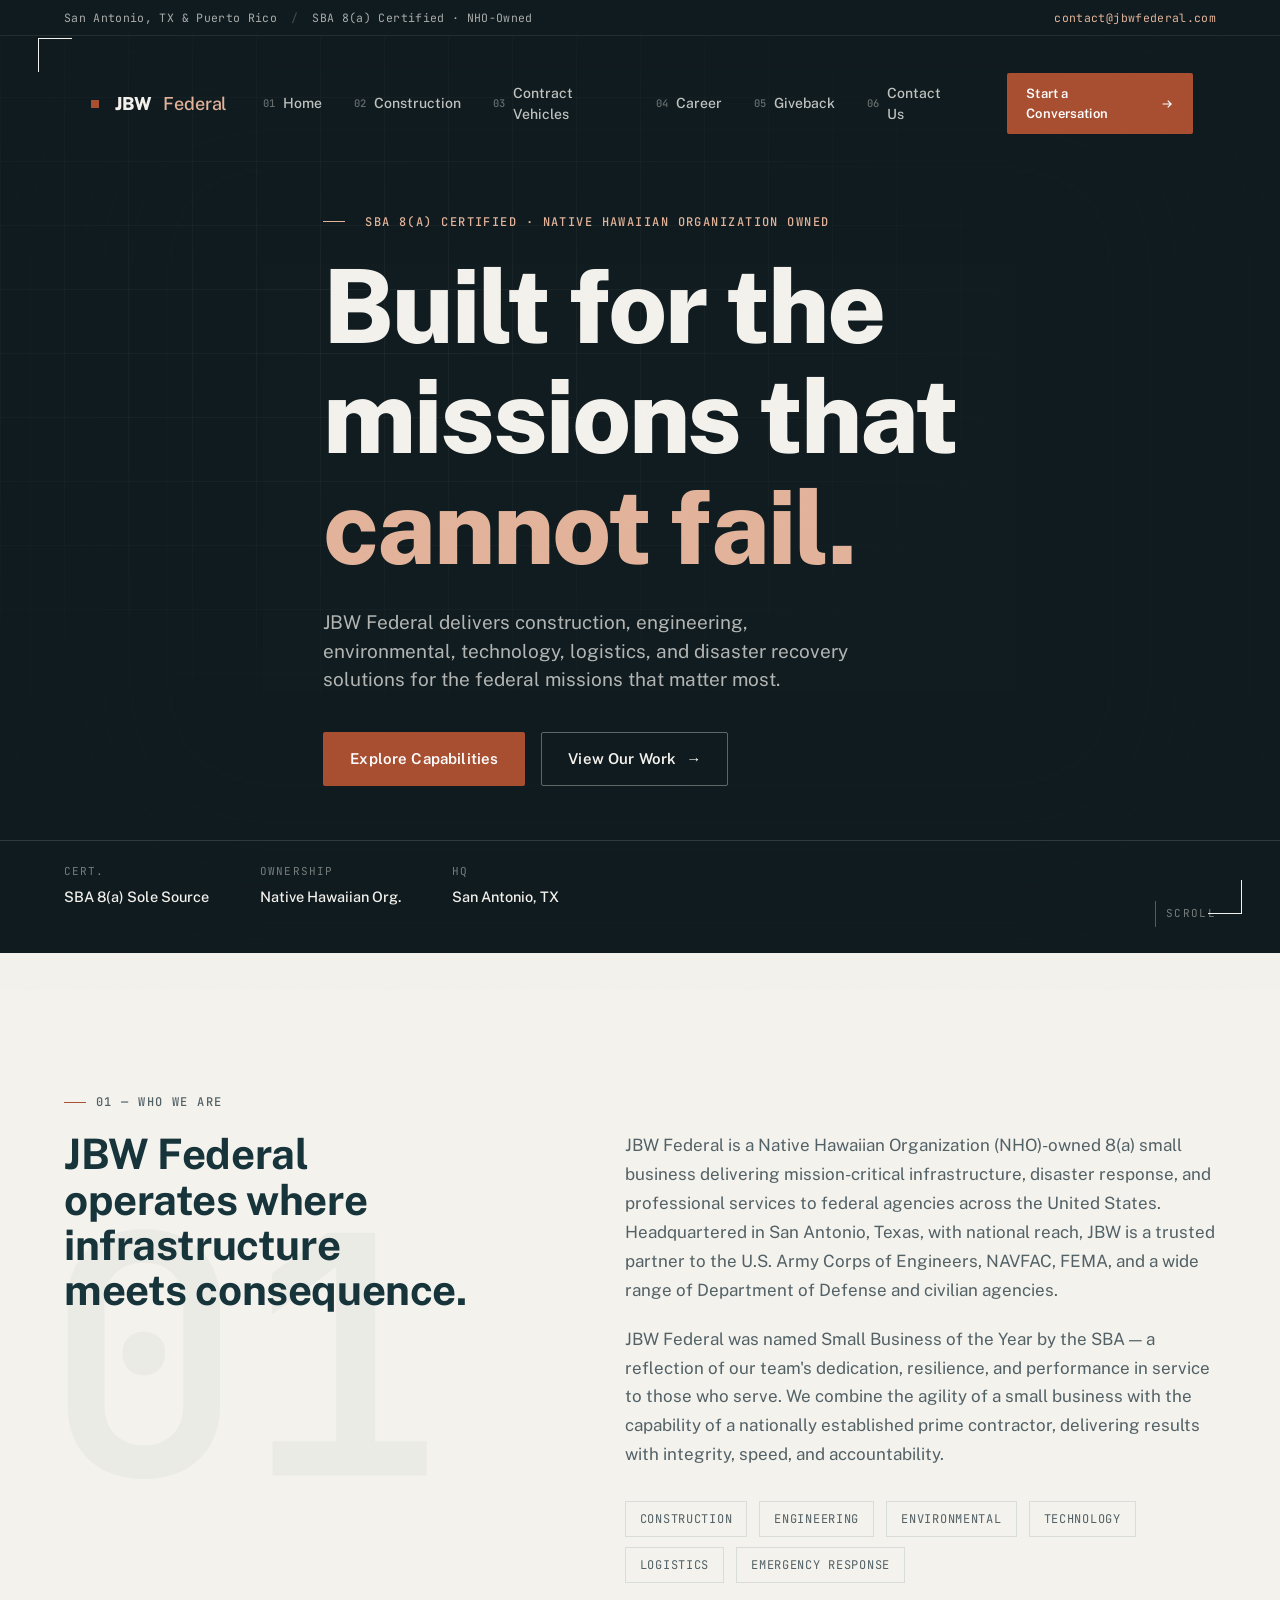
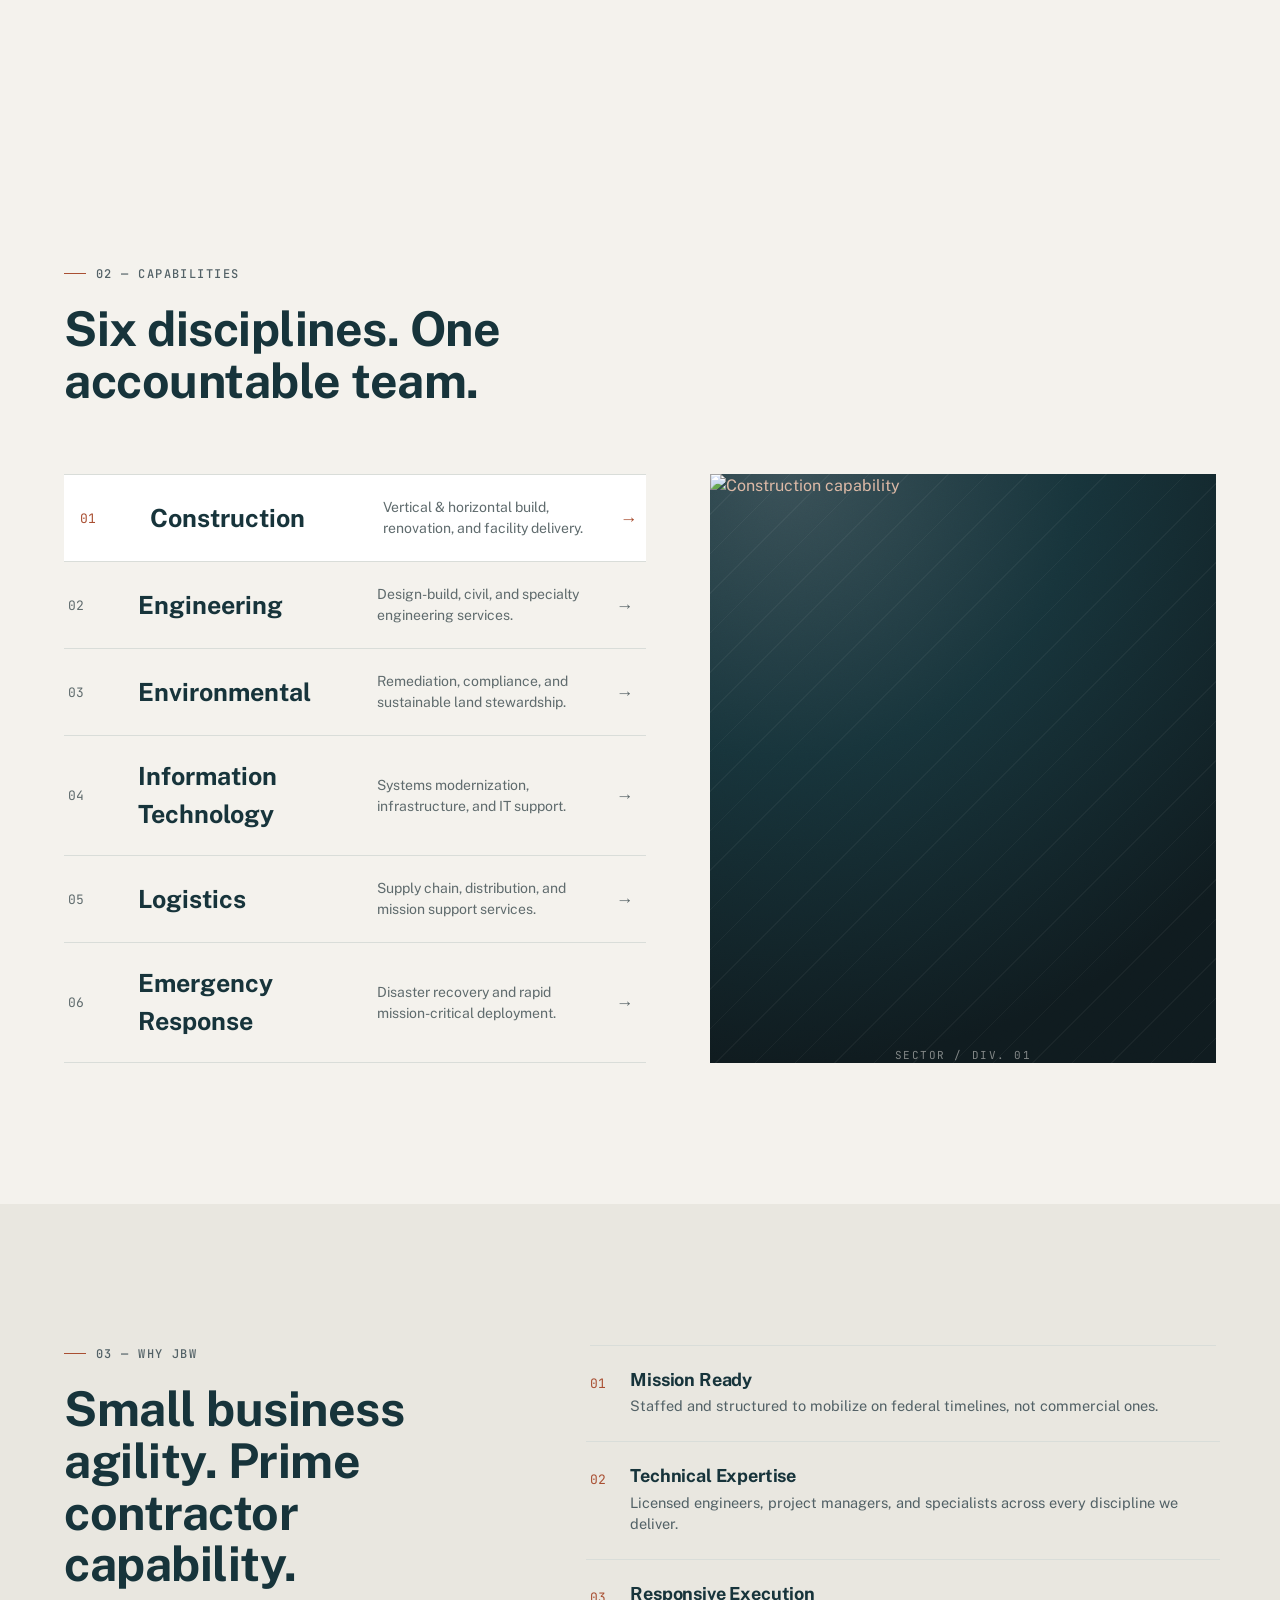
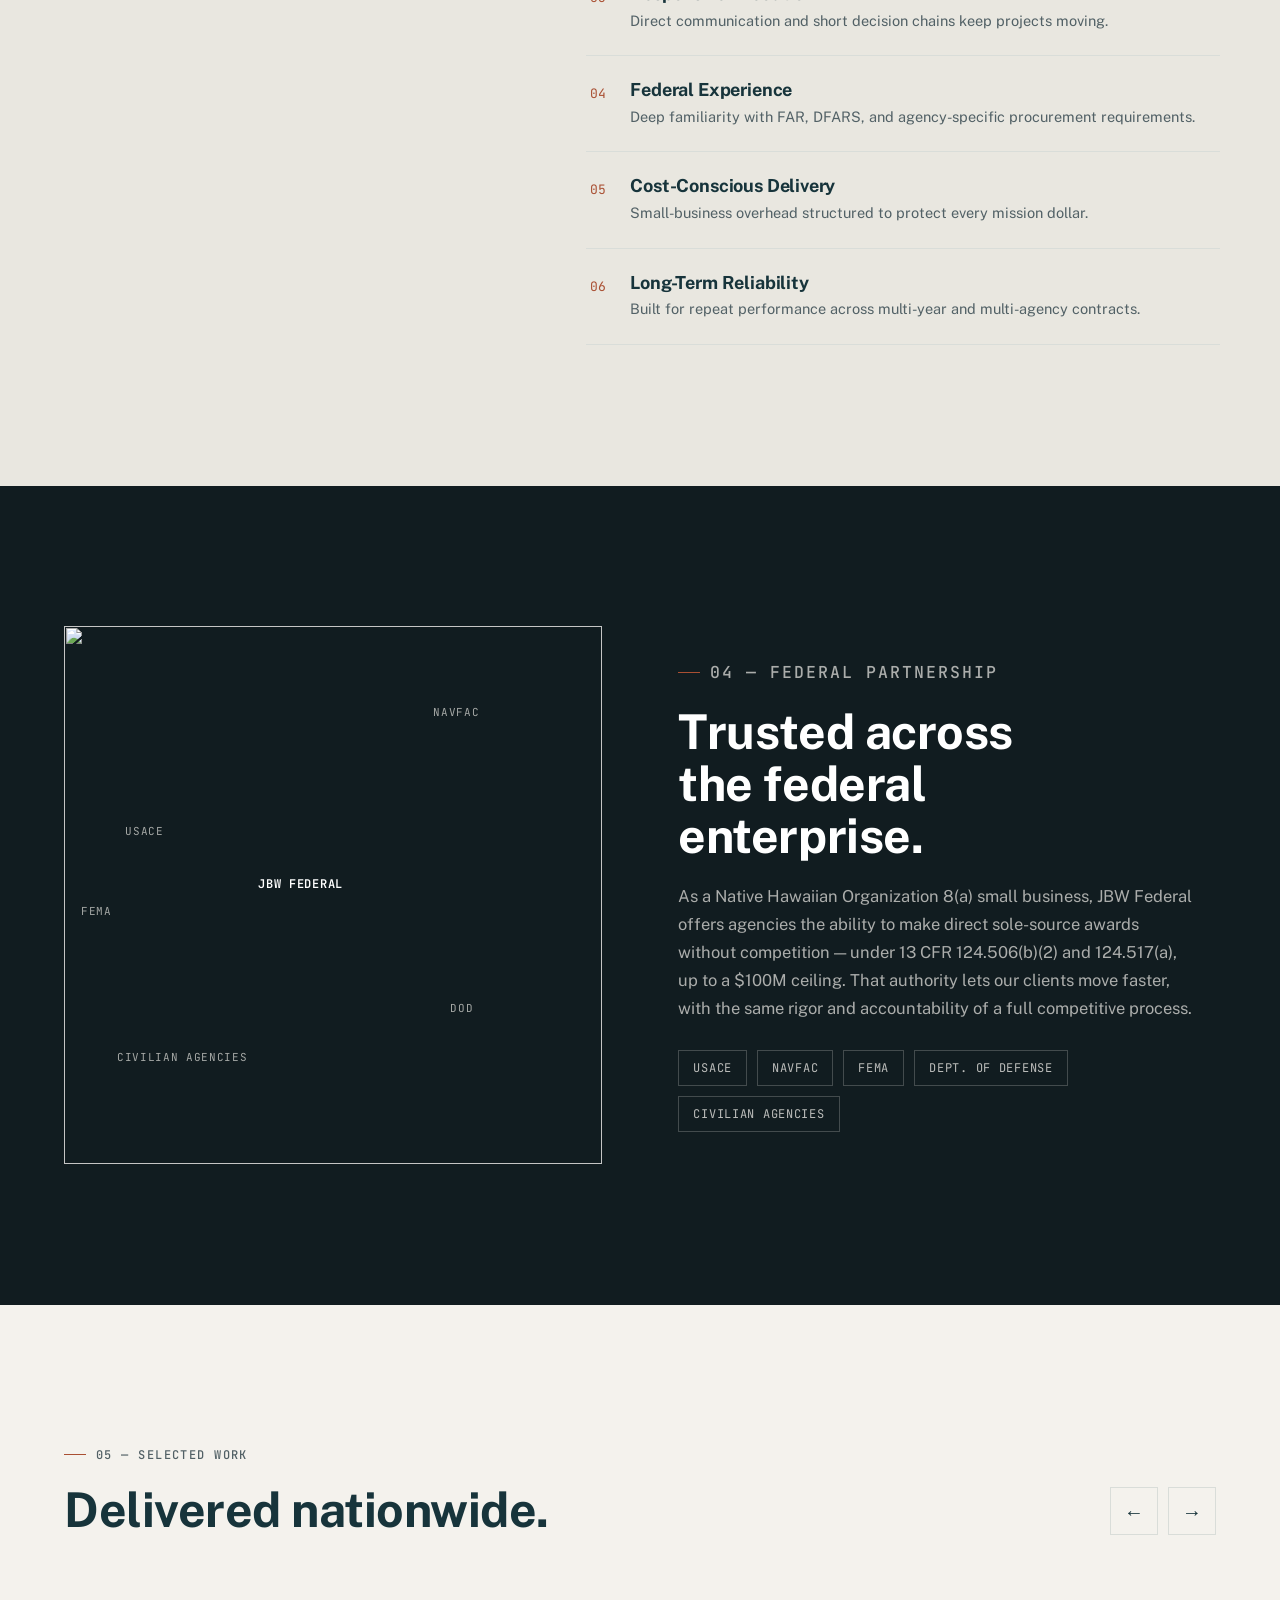
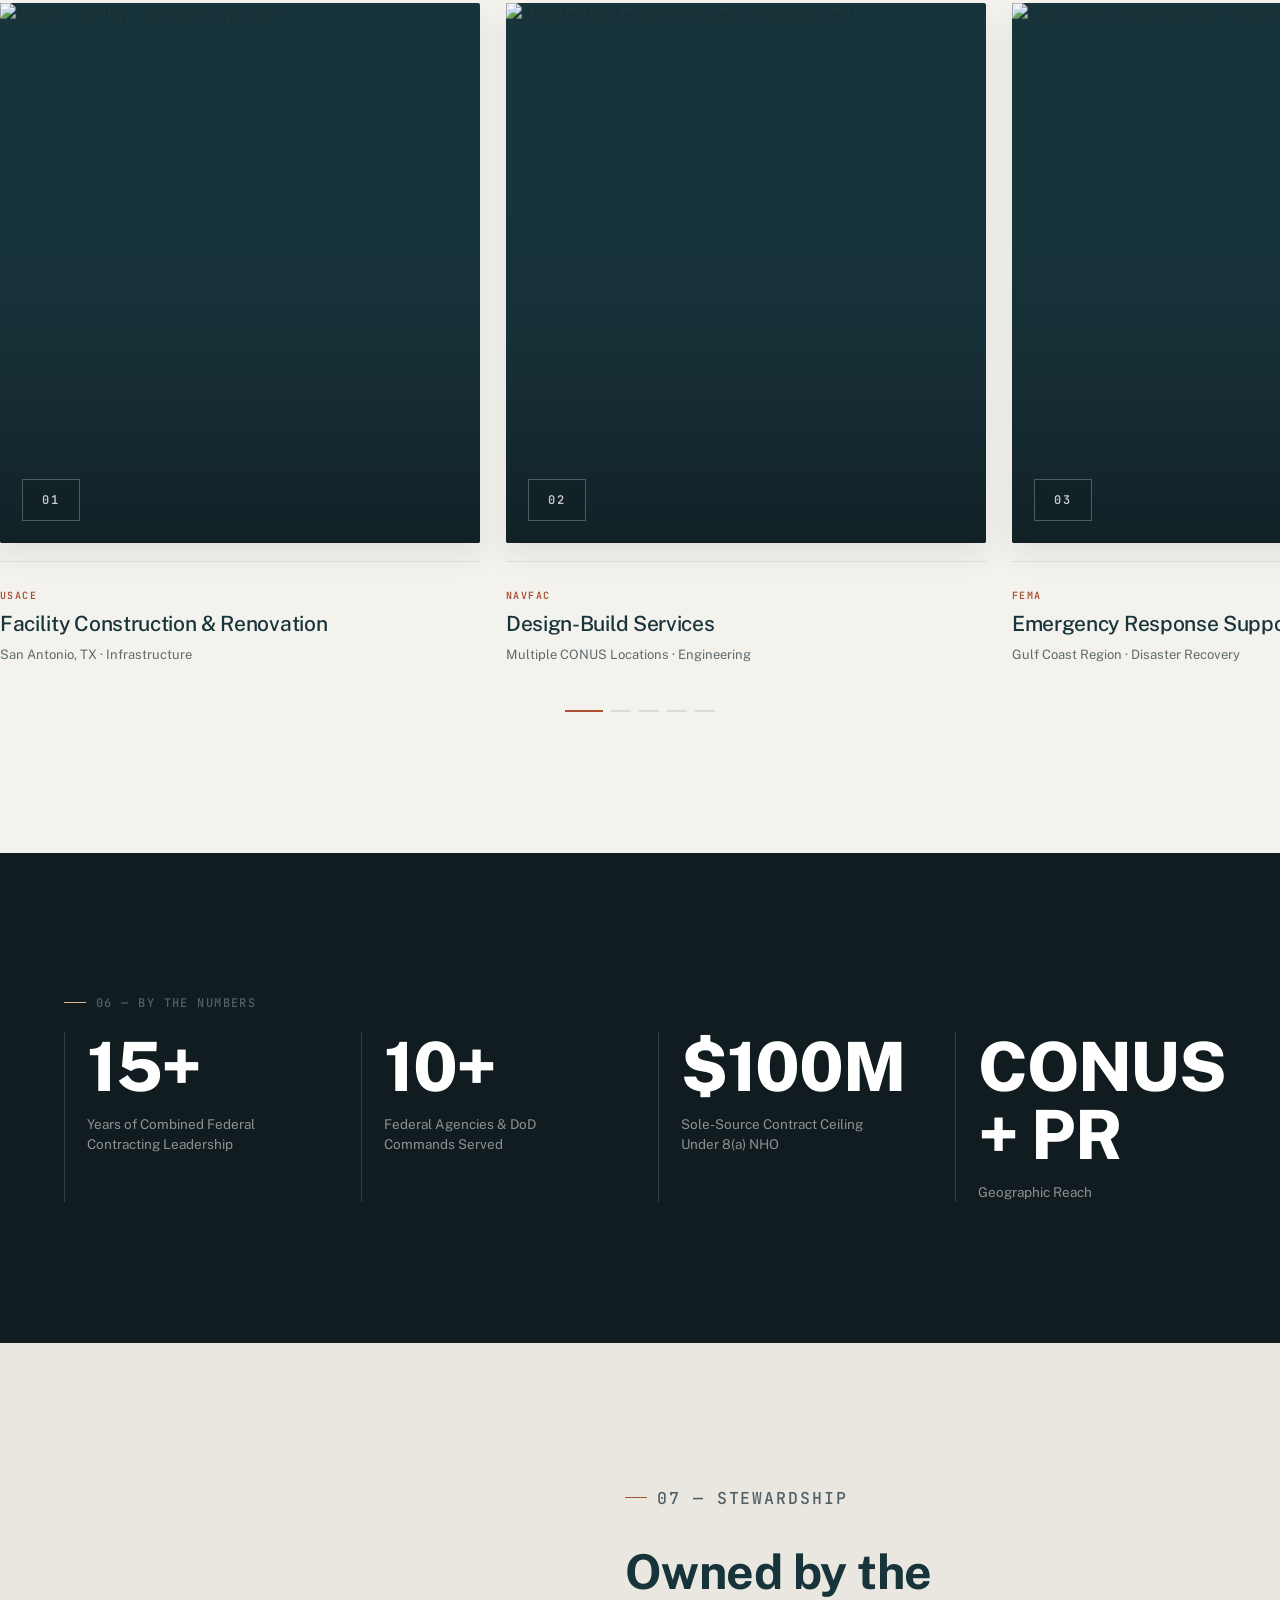
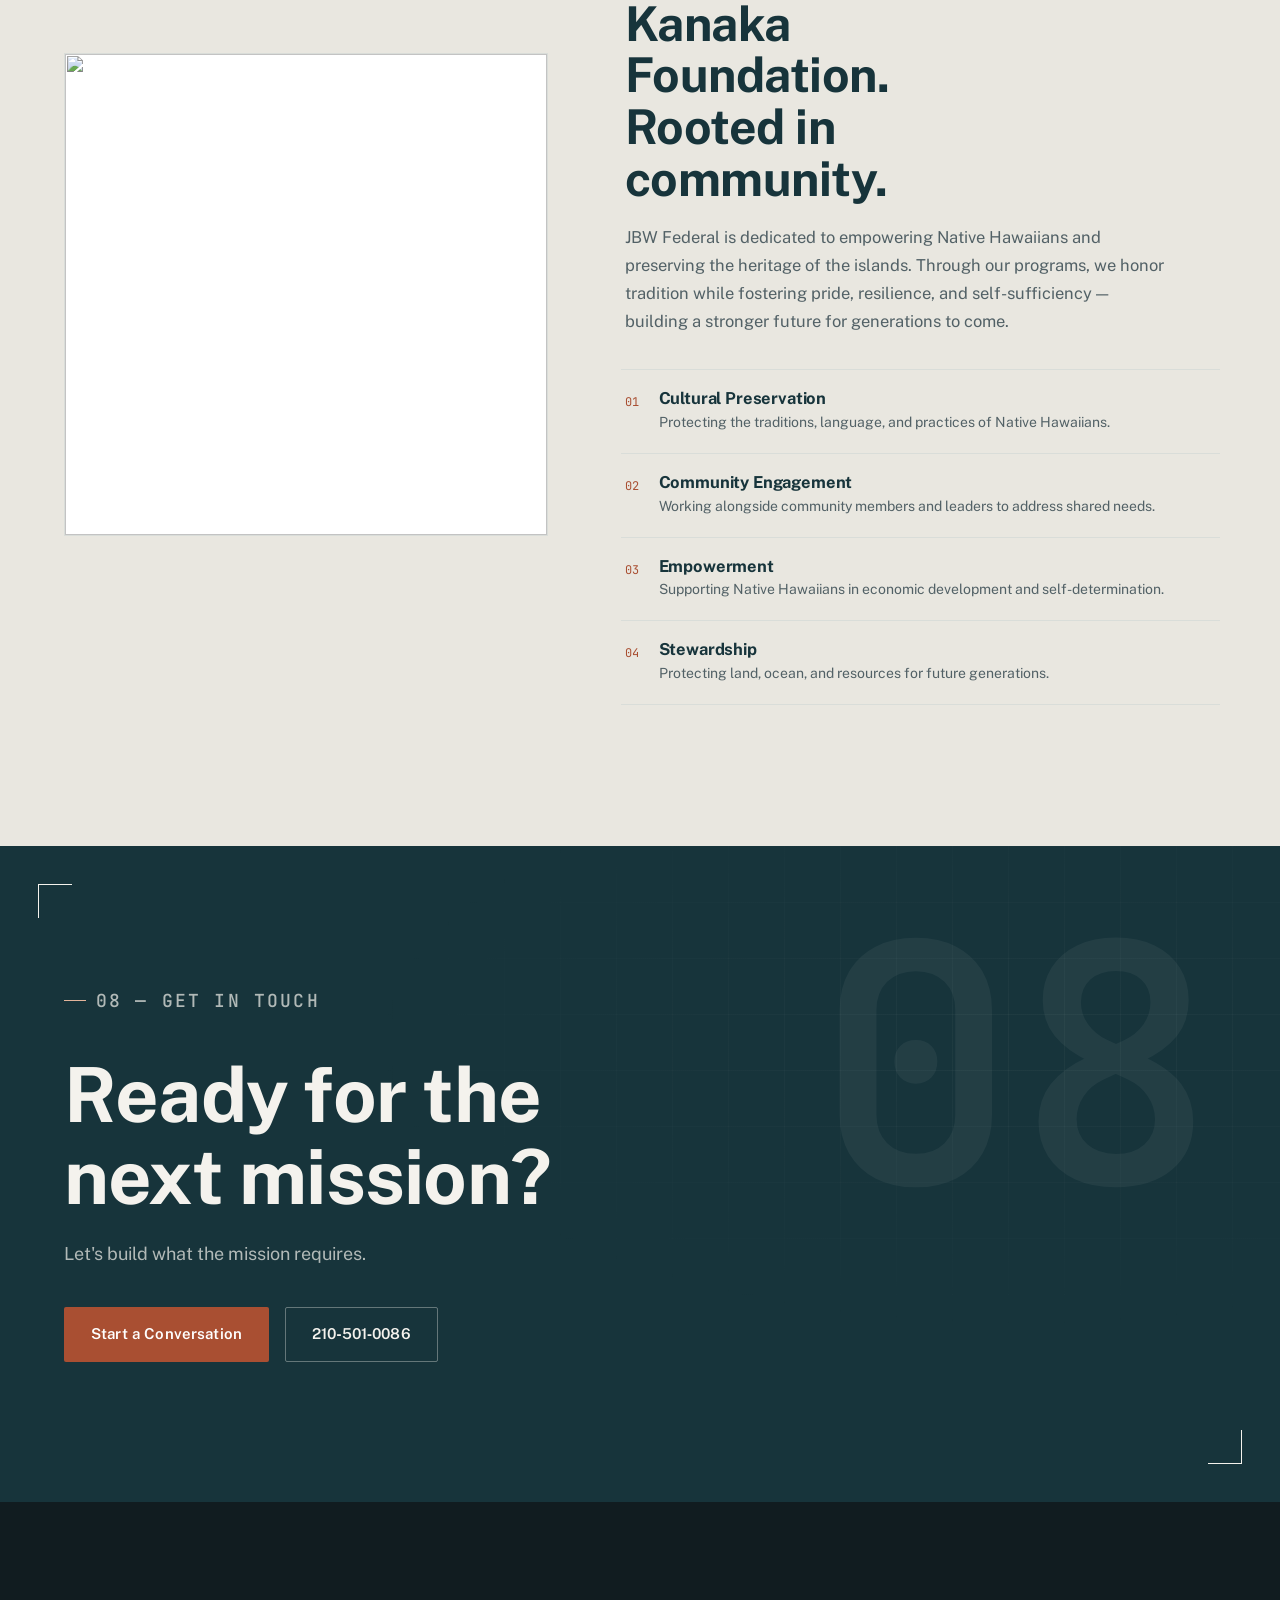
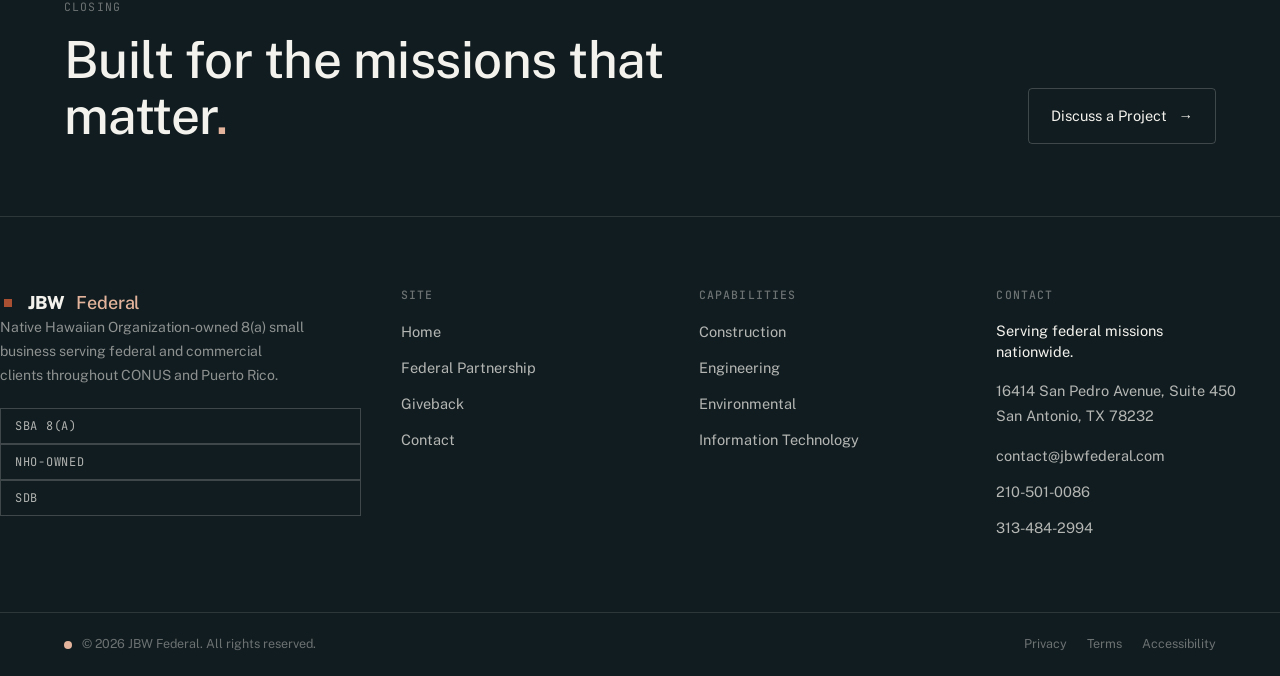
==== commit d2ac4bb7: "added about page" ====
--- a/index.html
+++ b/index.html
@@ -153,7 +153,7 @@
           </li>
 
           <li>
-            <a href="/contract-vehicles">
+            <a href="/about.html">
               <span class="nav-link-num">03</span>
               <span class="nav-link-text">Contract Vehicles</span>
             </a>
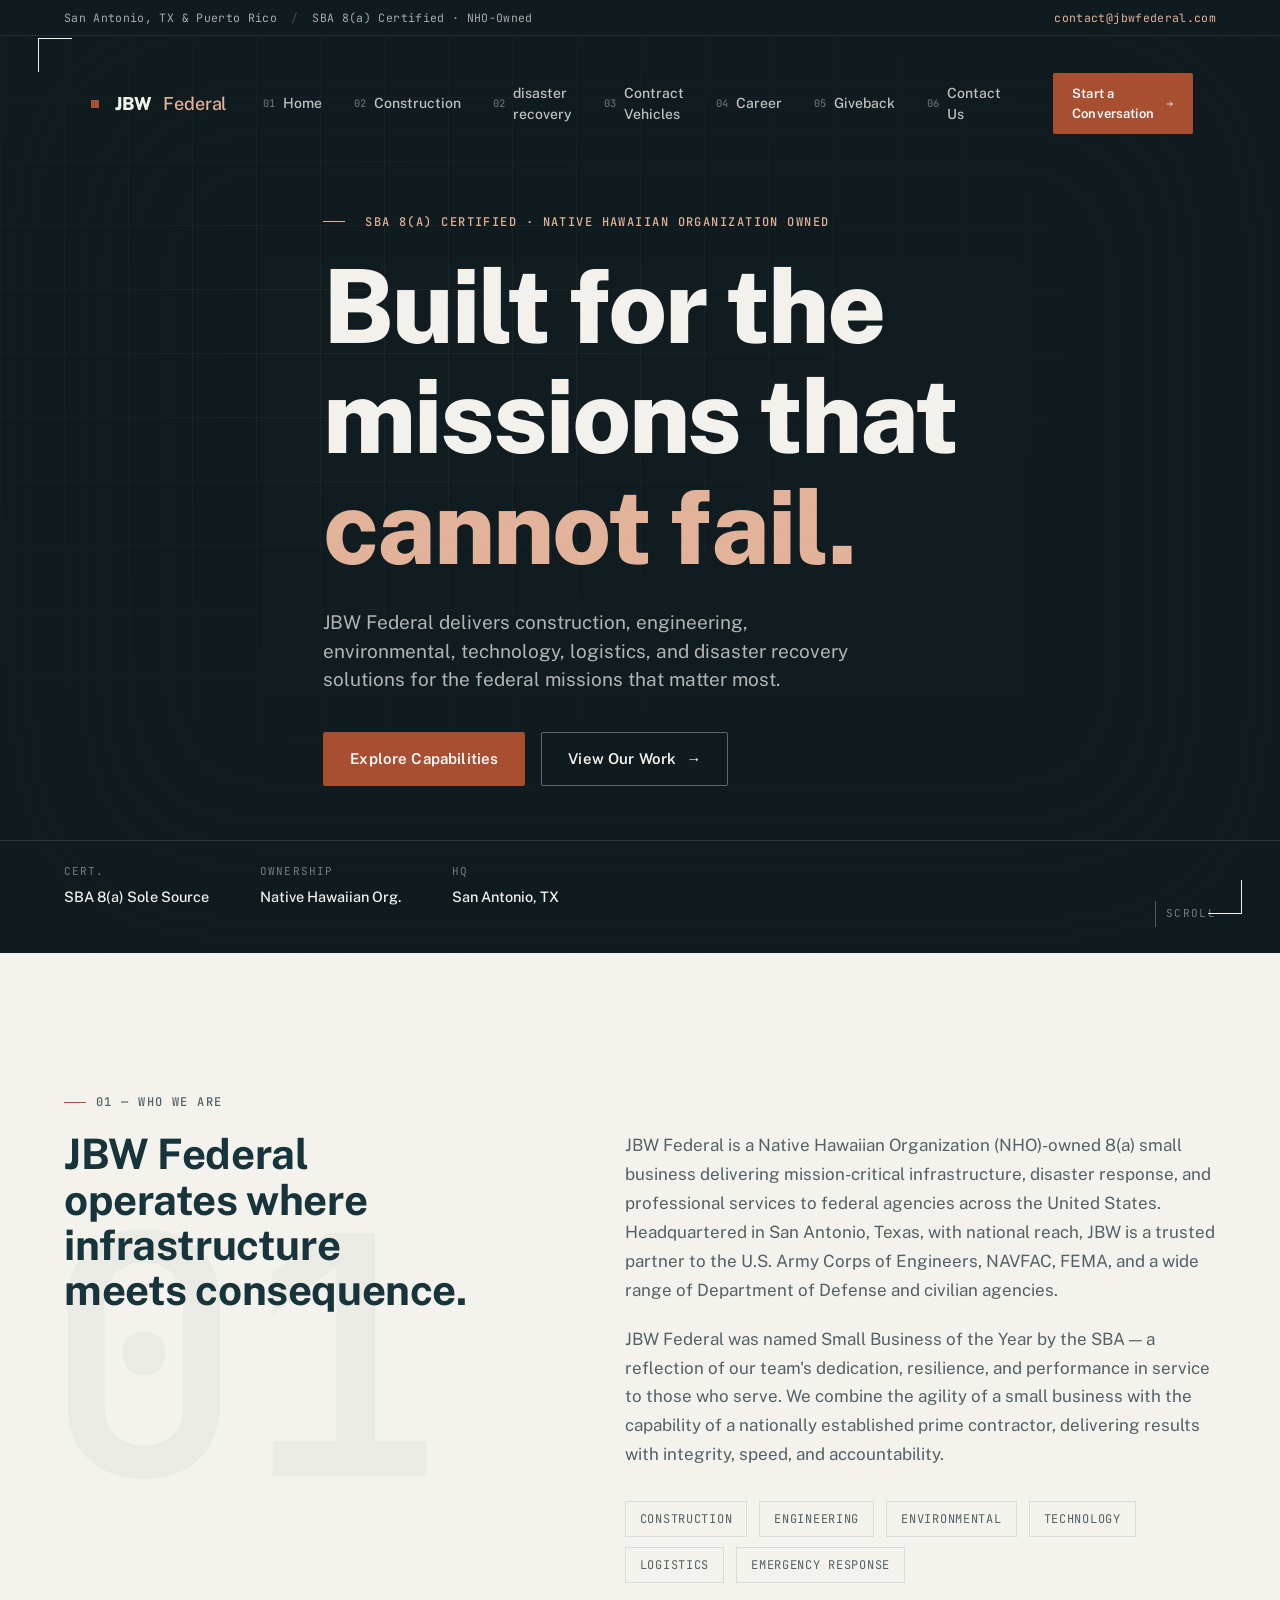
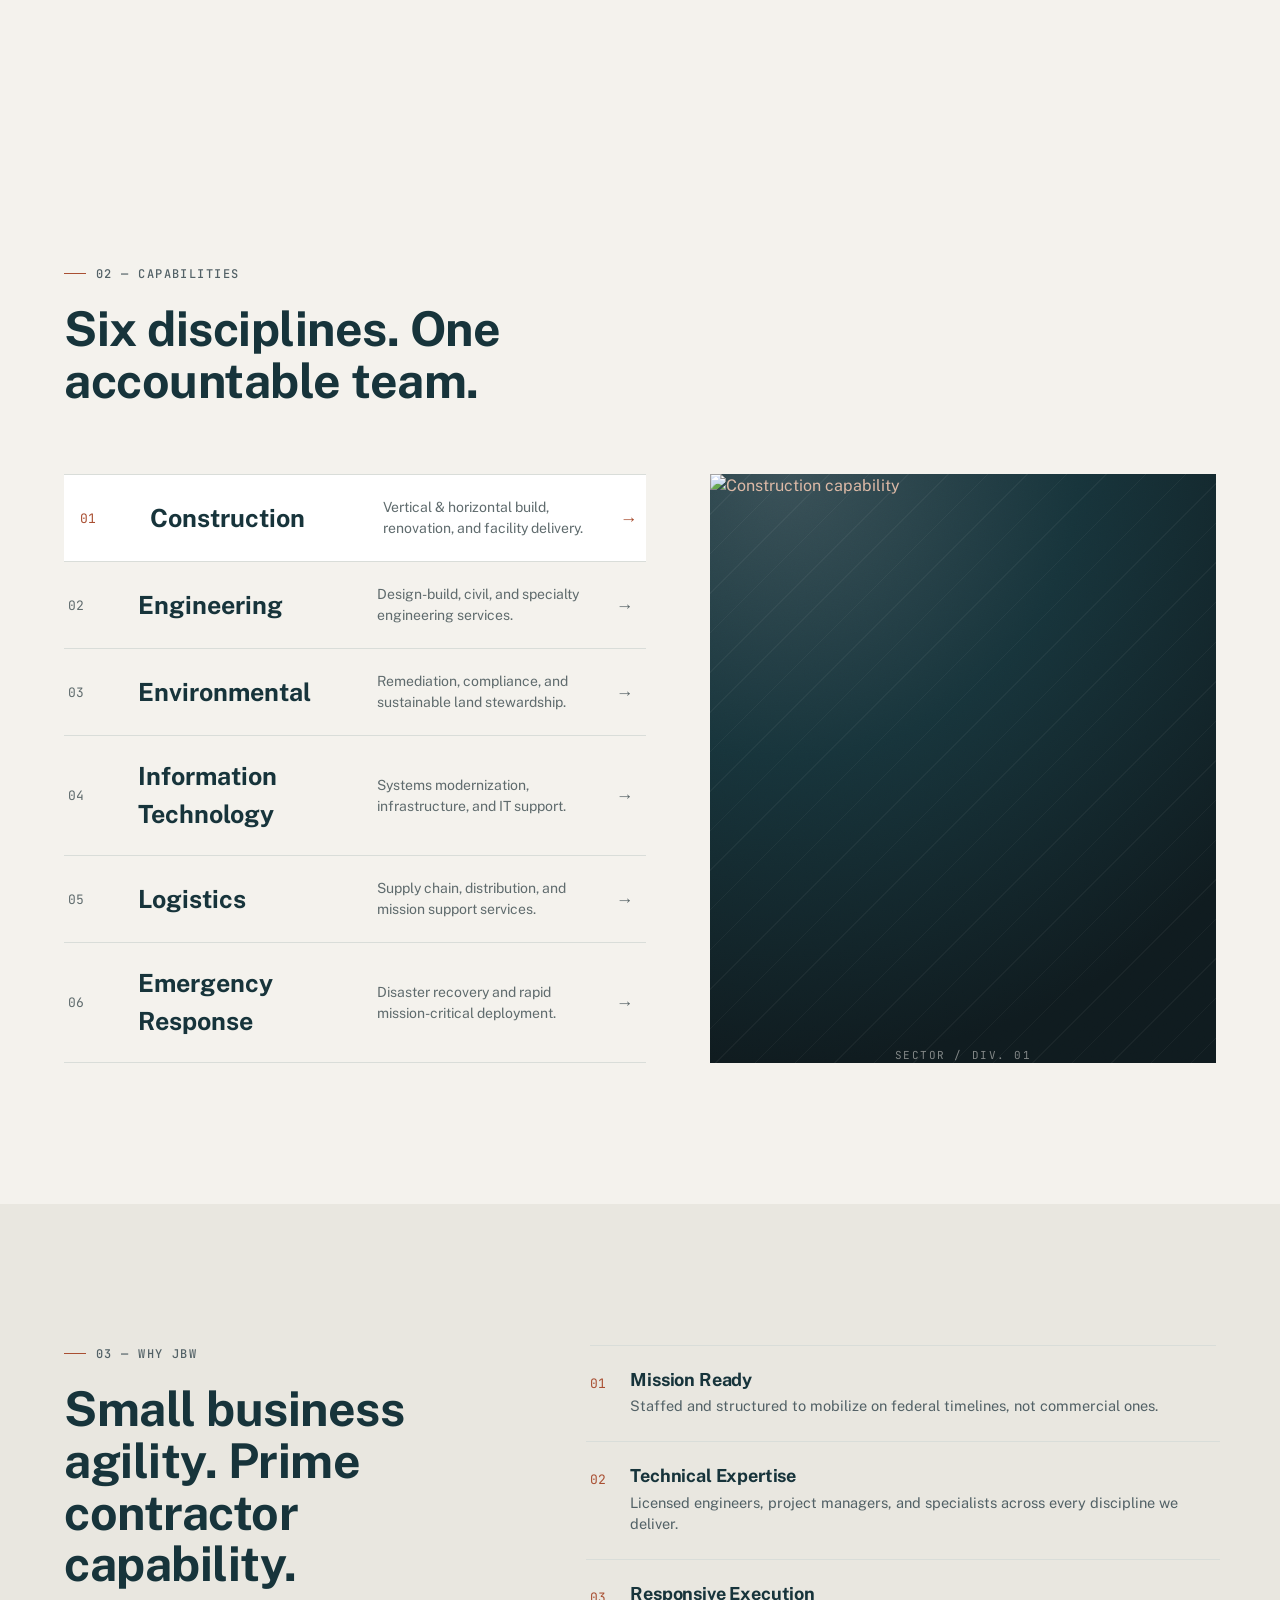
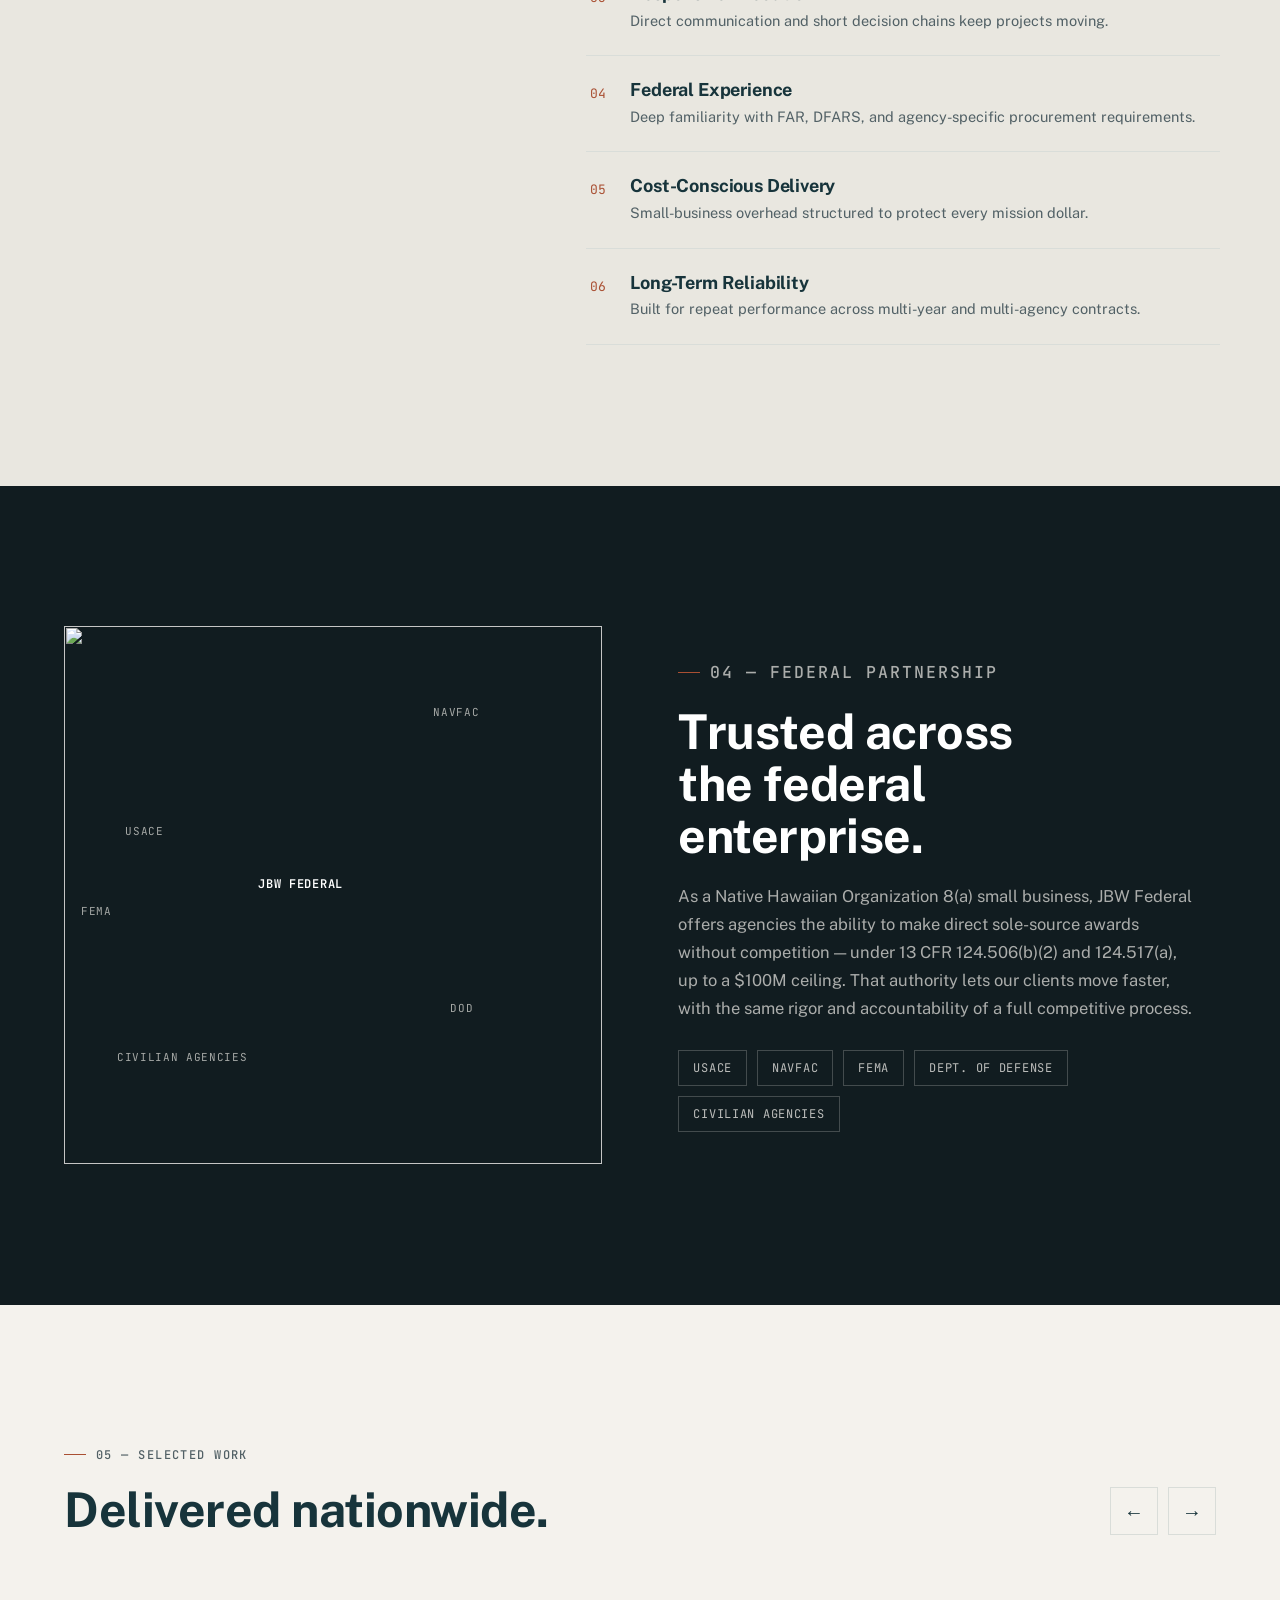
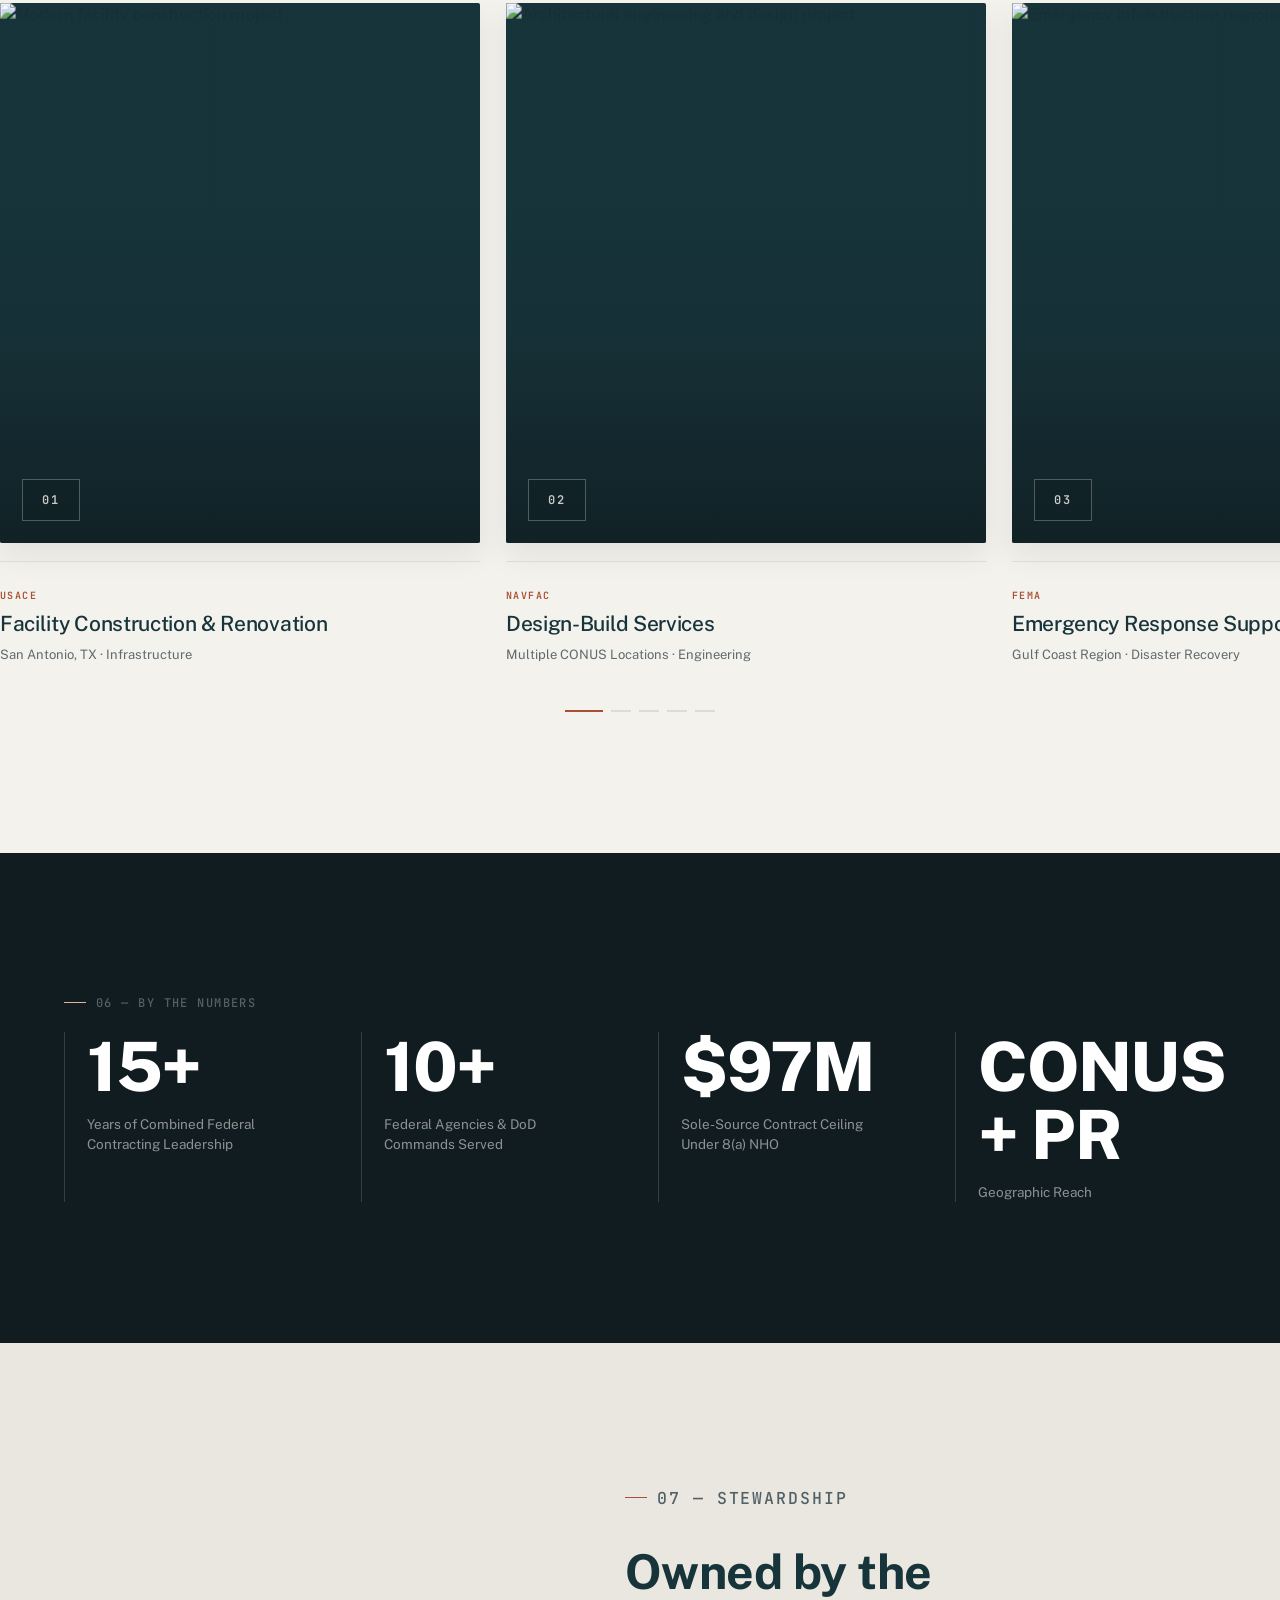
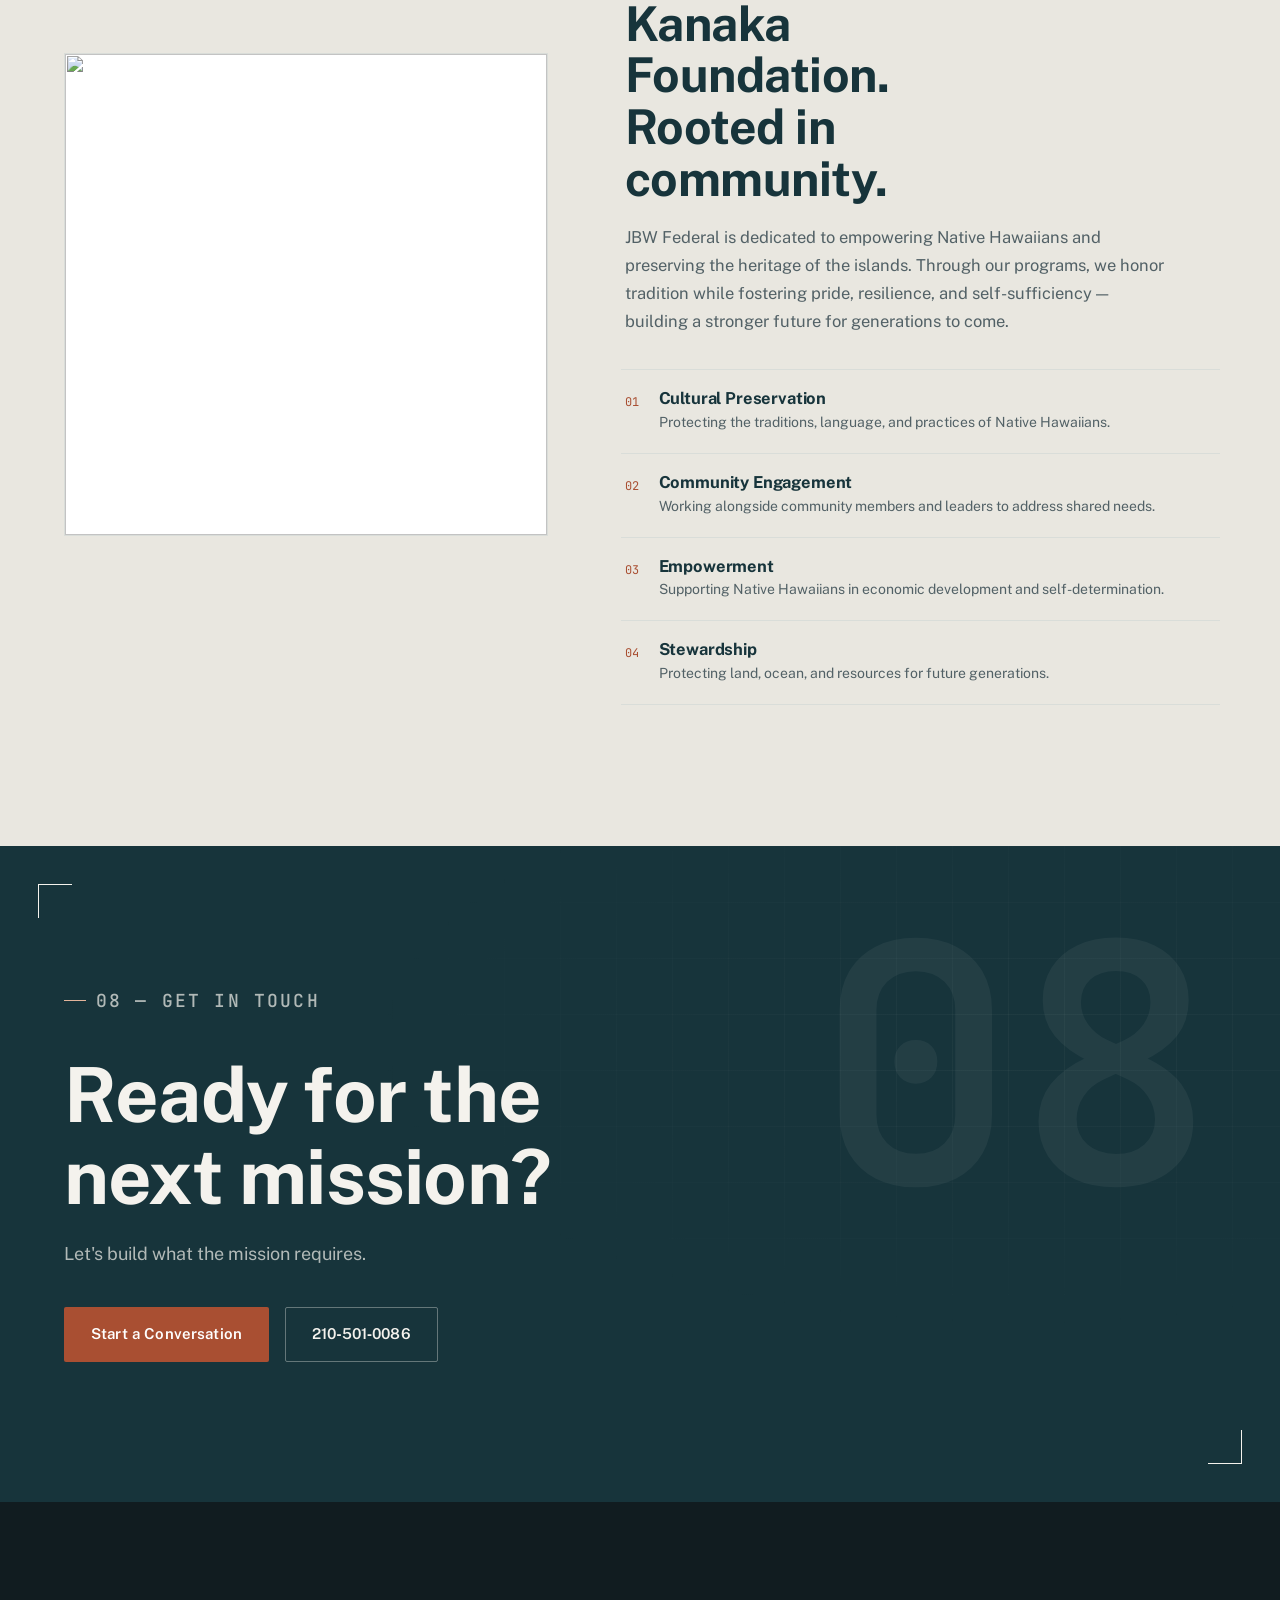
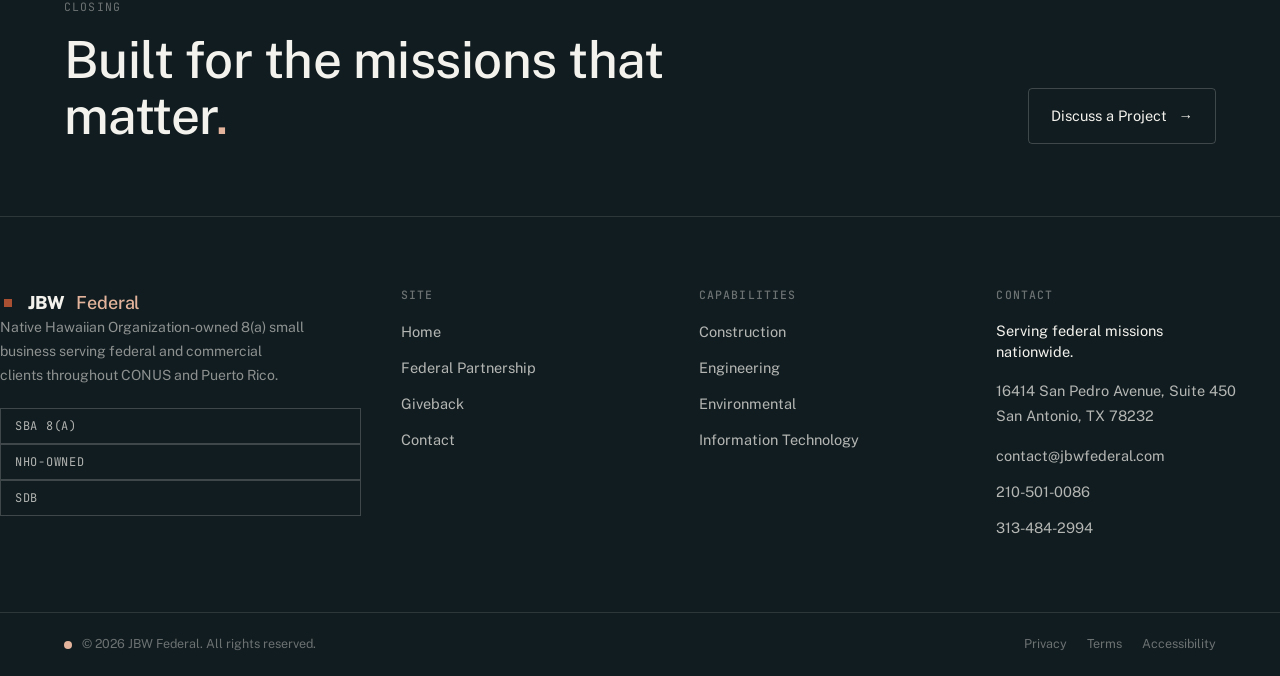
==== commit 2a67ec15: "disaster recovery page added" ====
--- a/index.html
+++ b/index.html
@@ -149,6 +149,12 @@
             <a href="/construction.html">
               <span class="nav-link-num">02</span>
               <span class="nav-link-text">Construction</span>
+            </a>
+          </li>
+          <li>
+            <a href="/dr.html">
+              <span class="nav-link-num">02</span>
+              <span class="nav-link-text">disaster recovery</span>
             </a>
           </li>
 
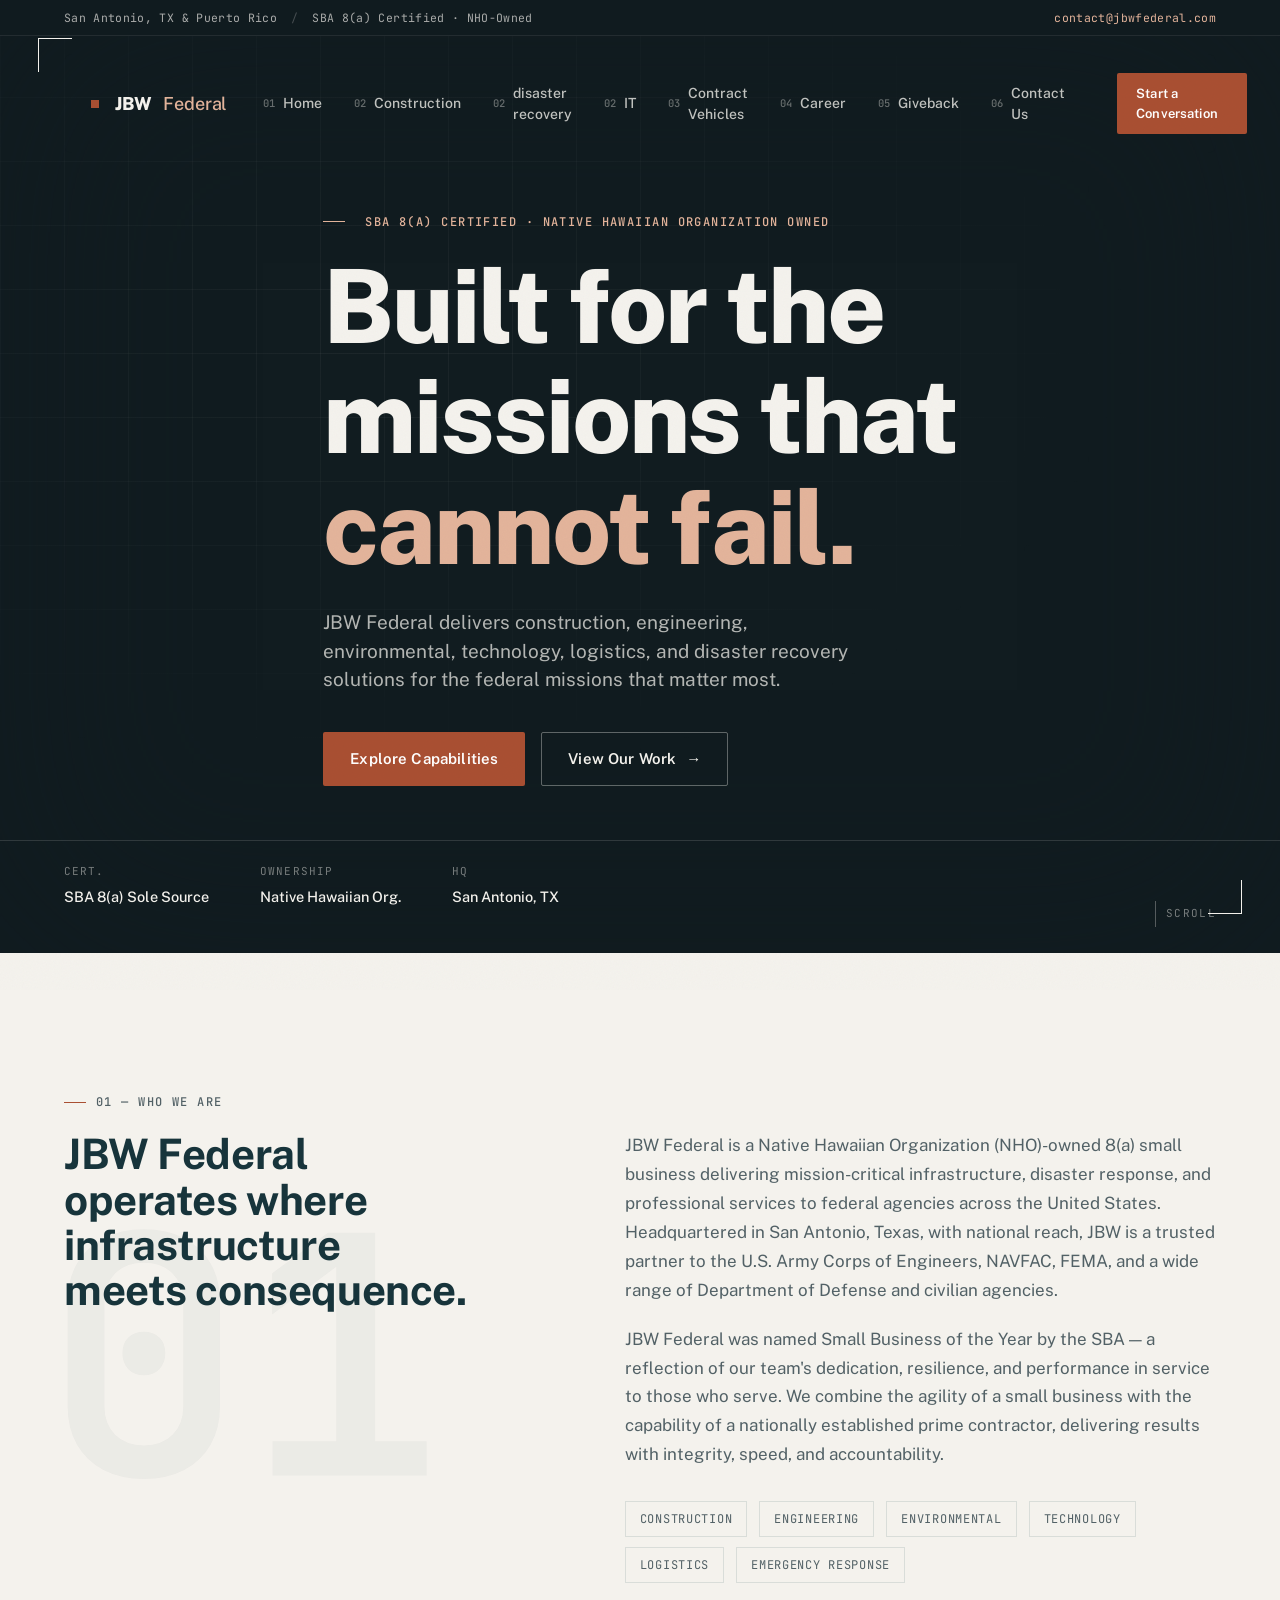
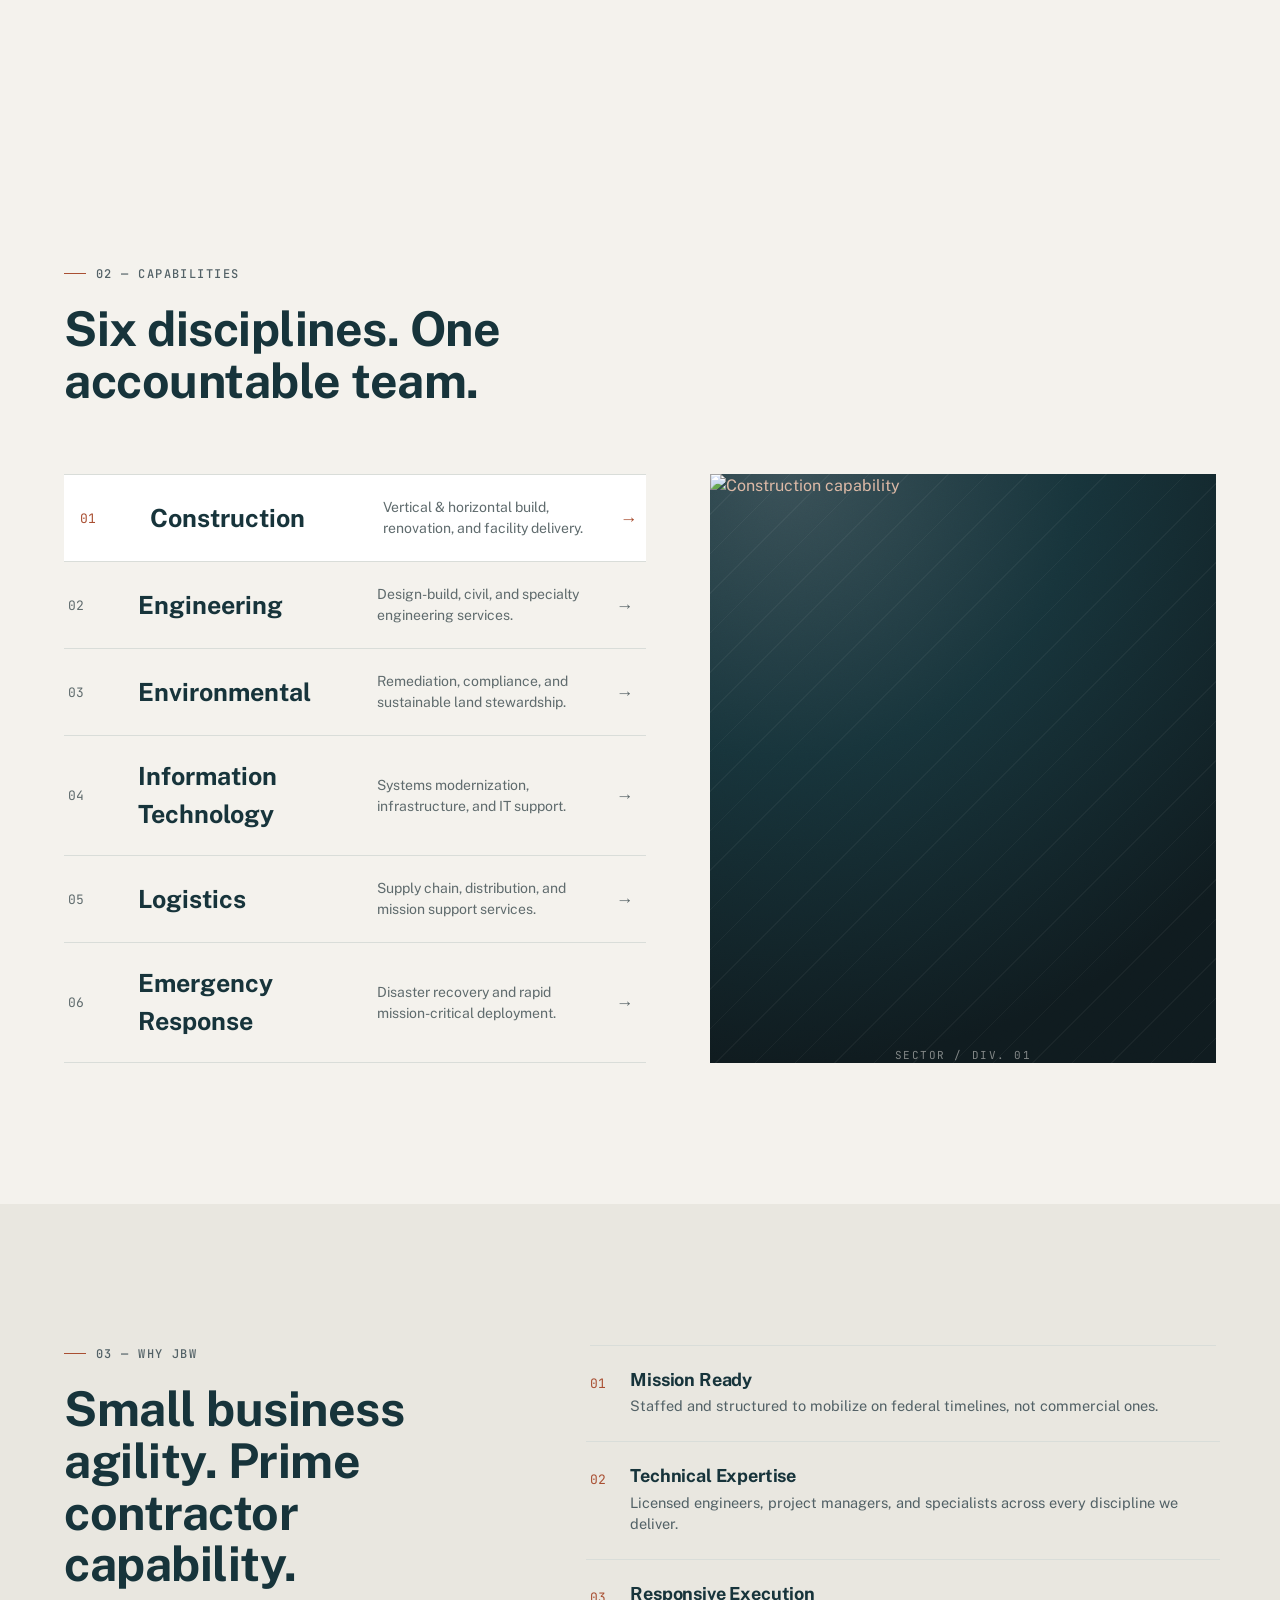
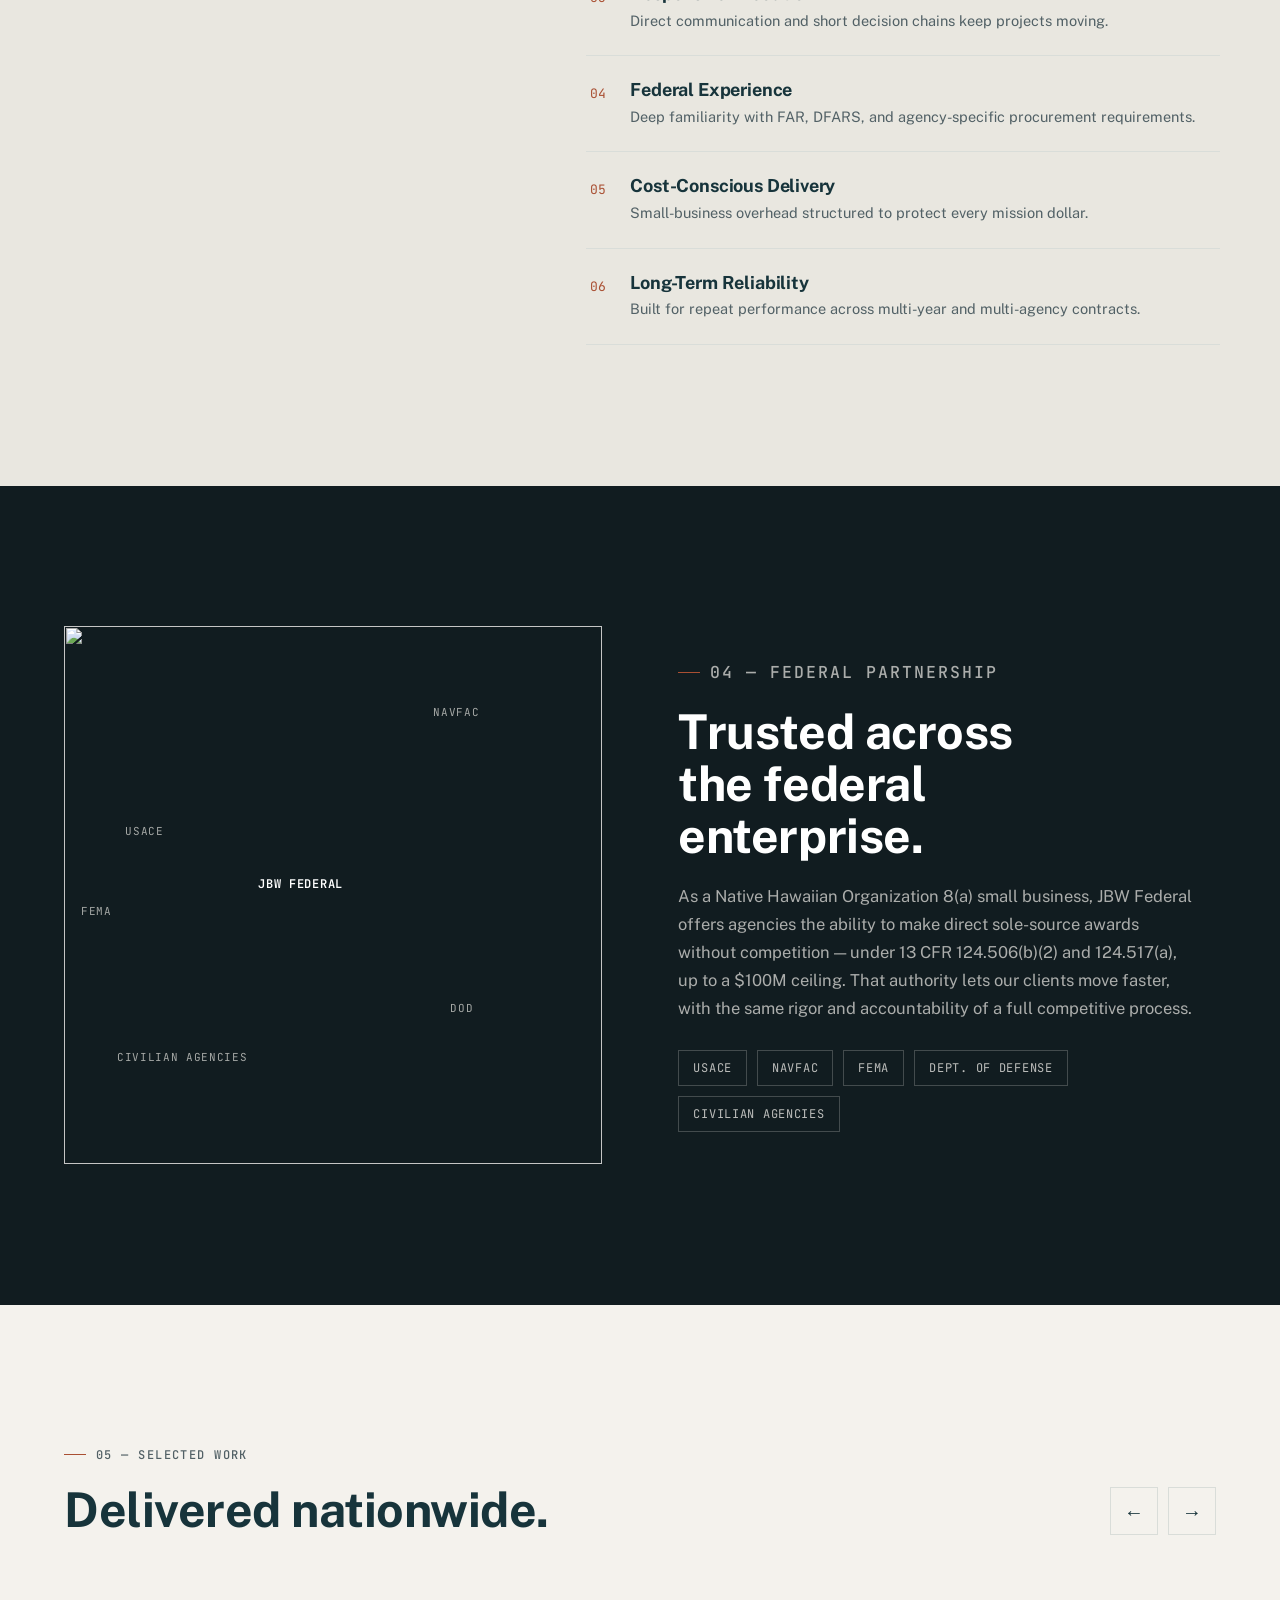
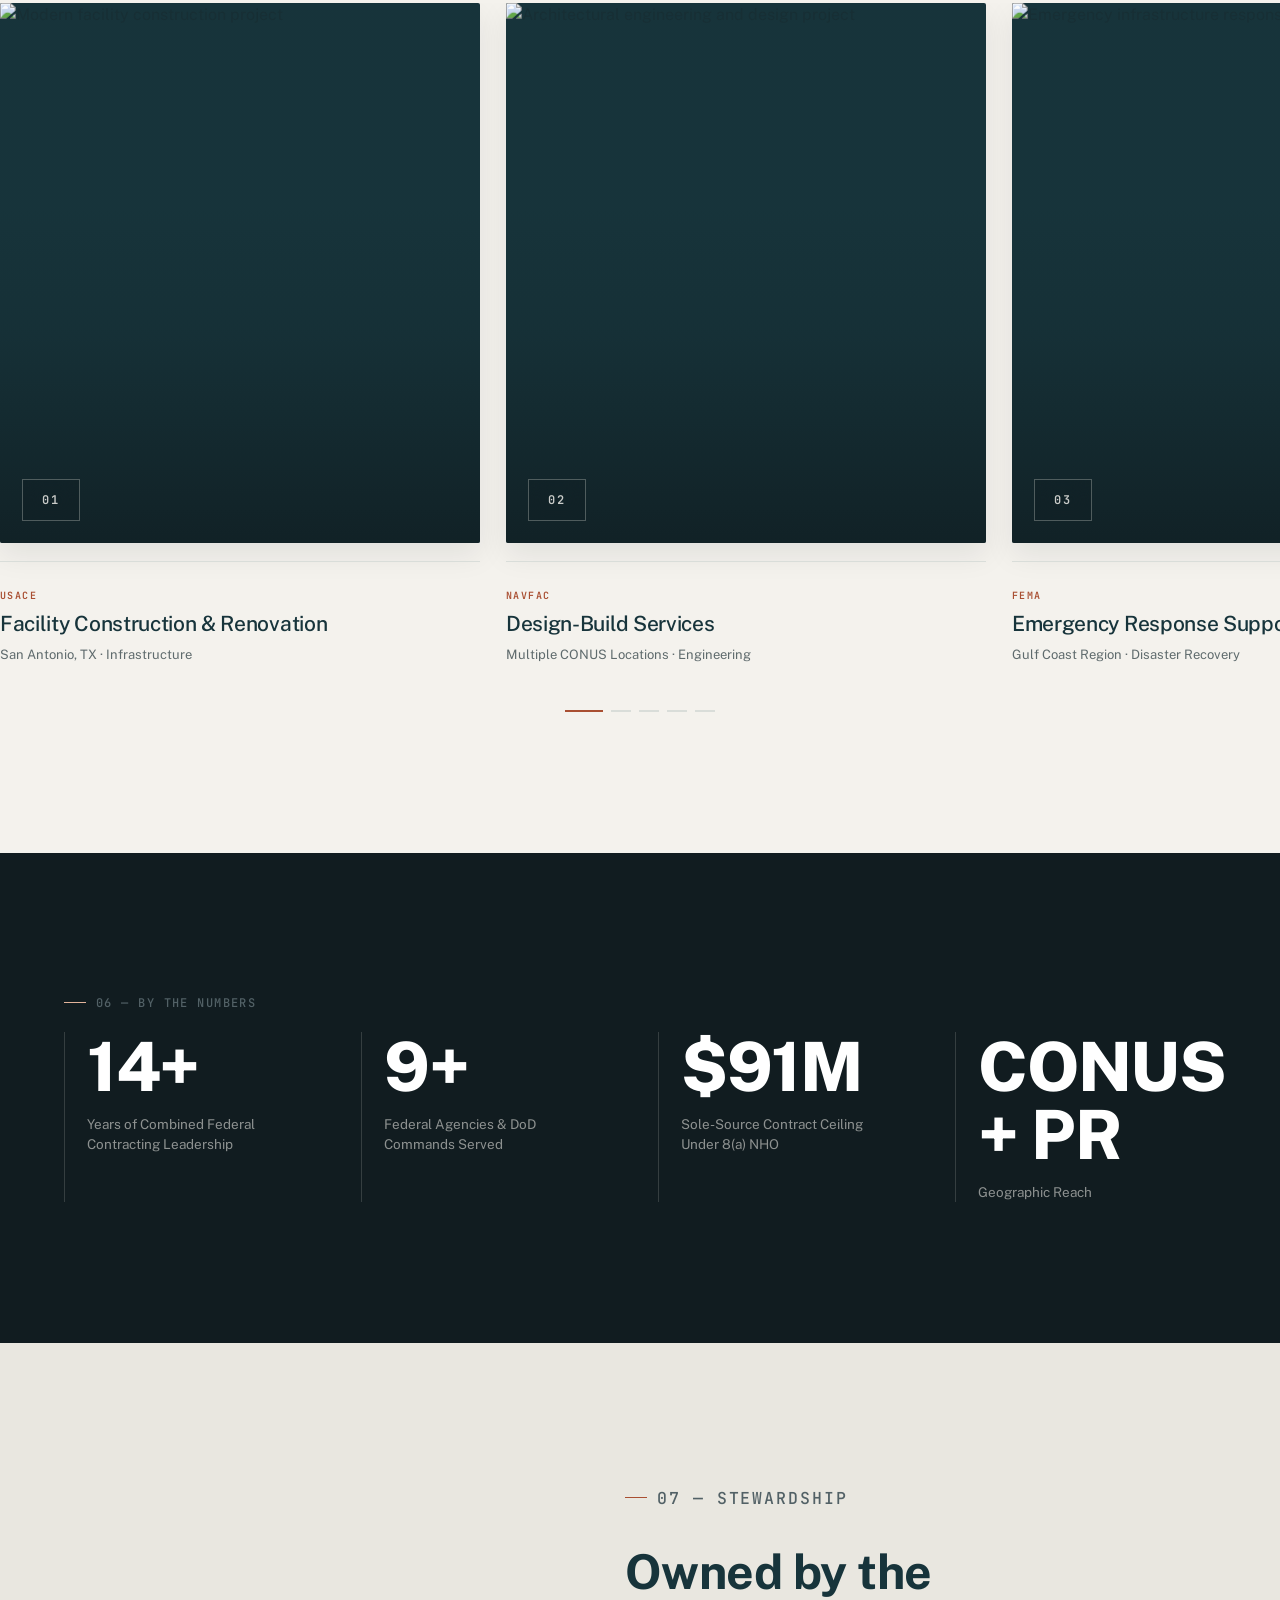
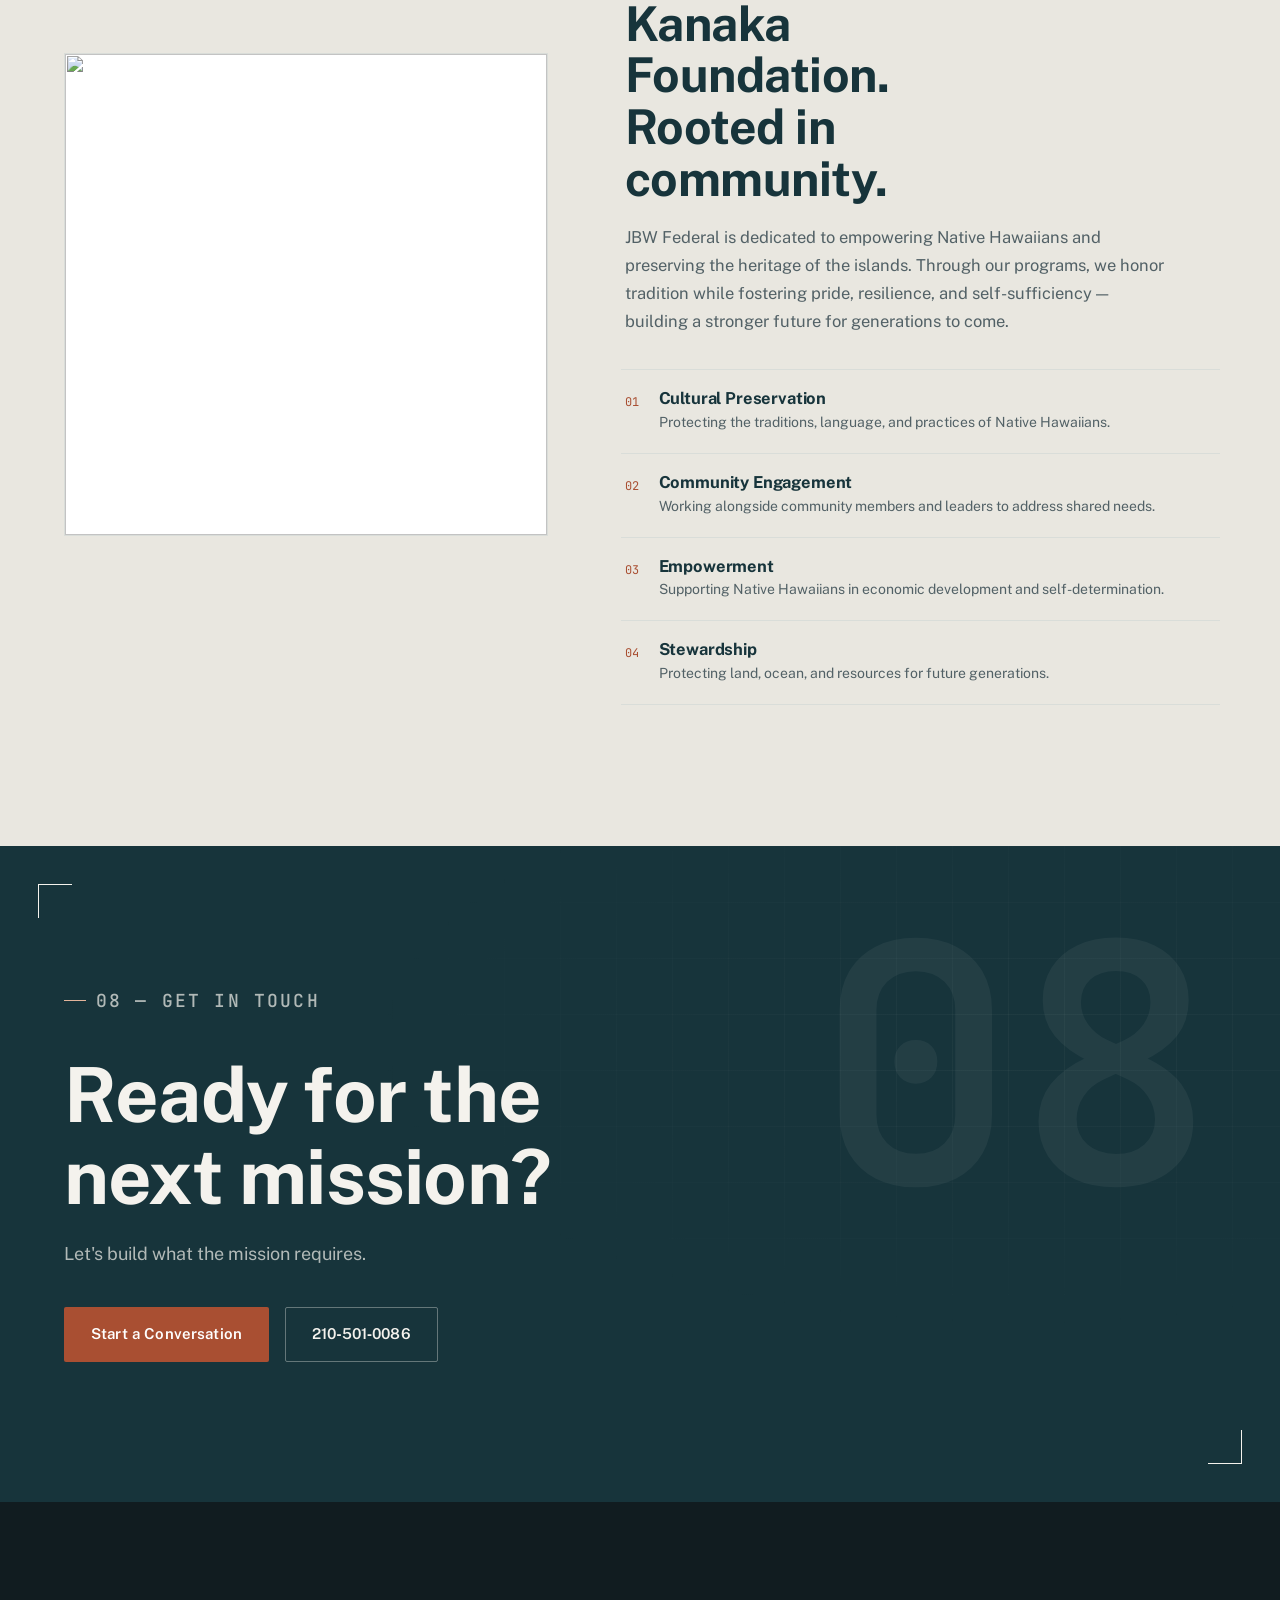
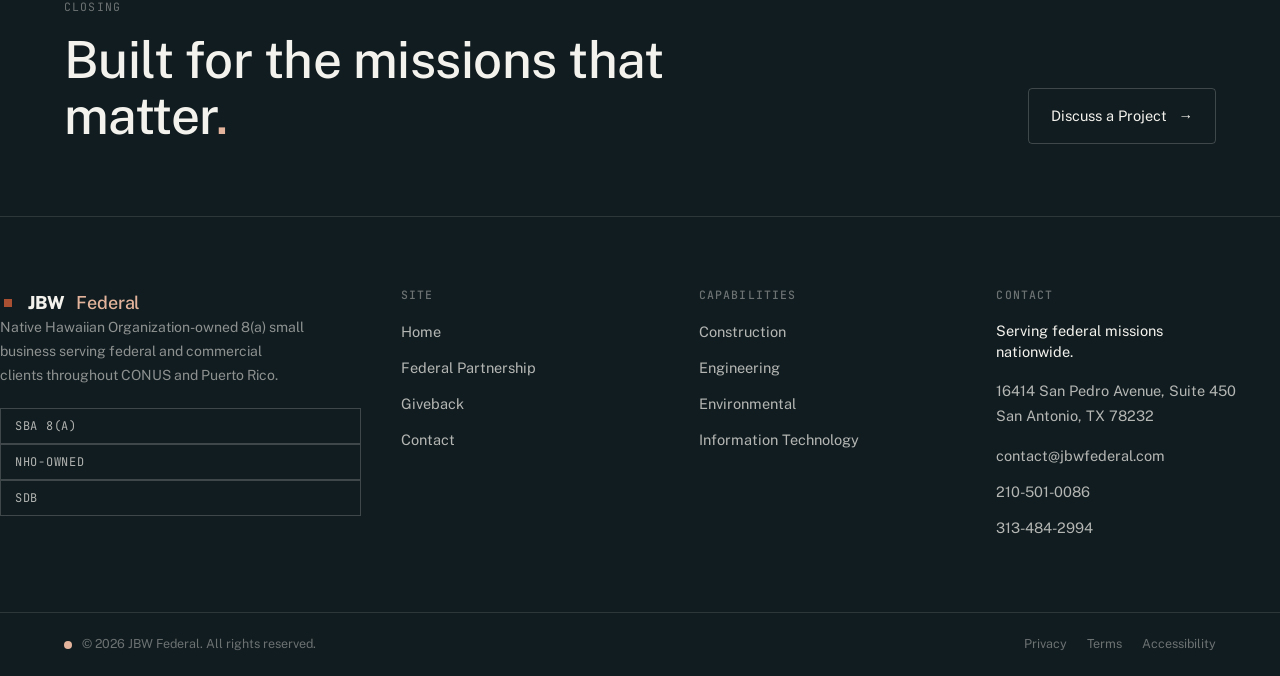
==== commit ea300a49: "it page added" ====
--- a/index.html
+++ b/index.html
@@ -157,7 +157,12 @@
               <span class="nav-link-text">disaster recovery</span>
             </a>
           </li>
-
+          <li>
+            <a href="/it.html">
+              <span class="nav-link-num">02</span>
+              <span class="nav-link-text">IT</span>
+            </a>
+          </li>
           <li>
             <a href="/about.html">
               <span class="nav-link-num">03</span>
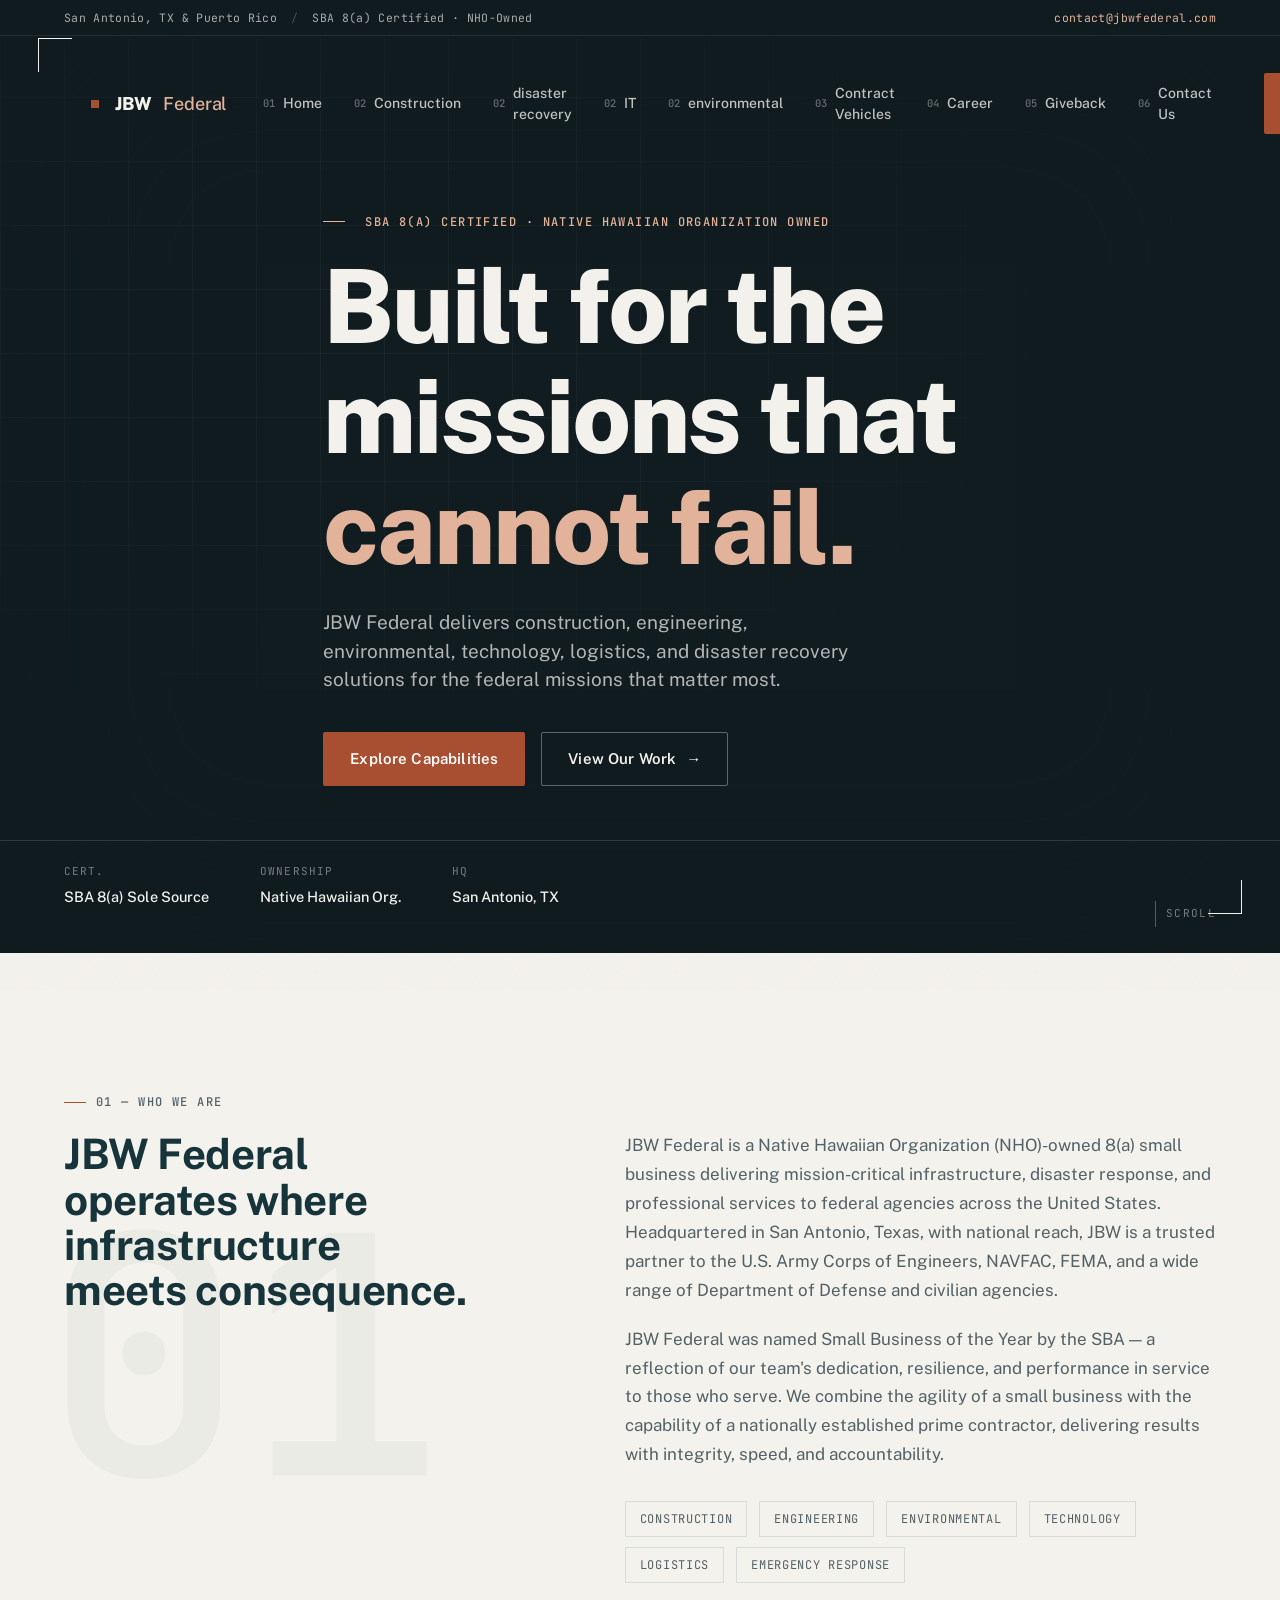
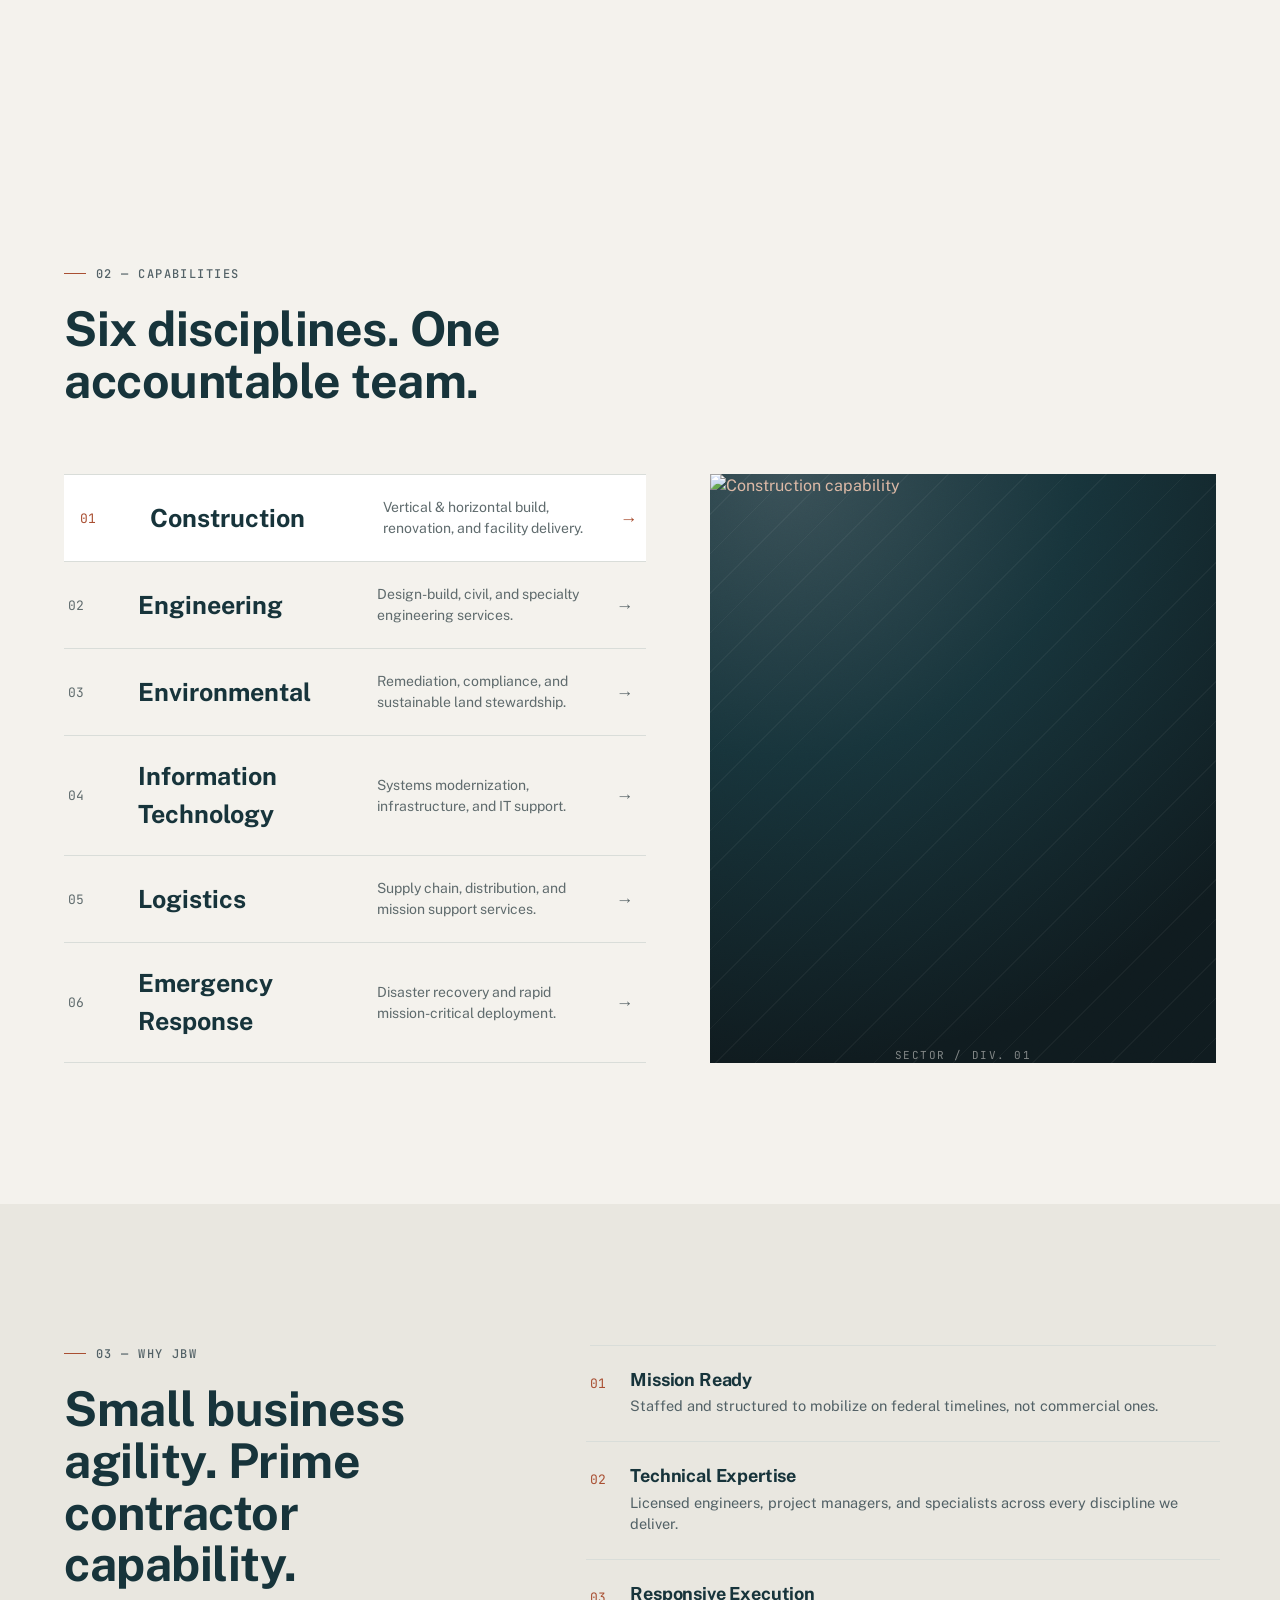
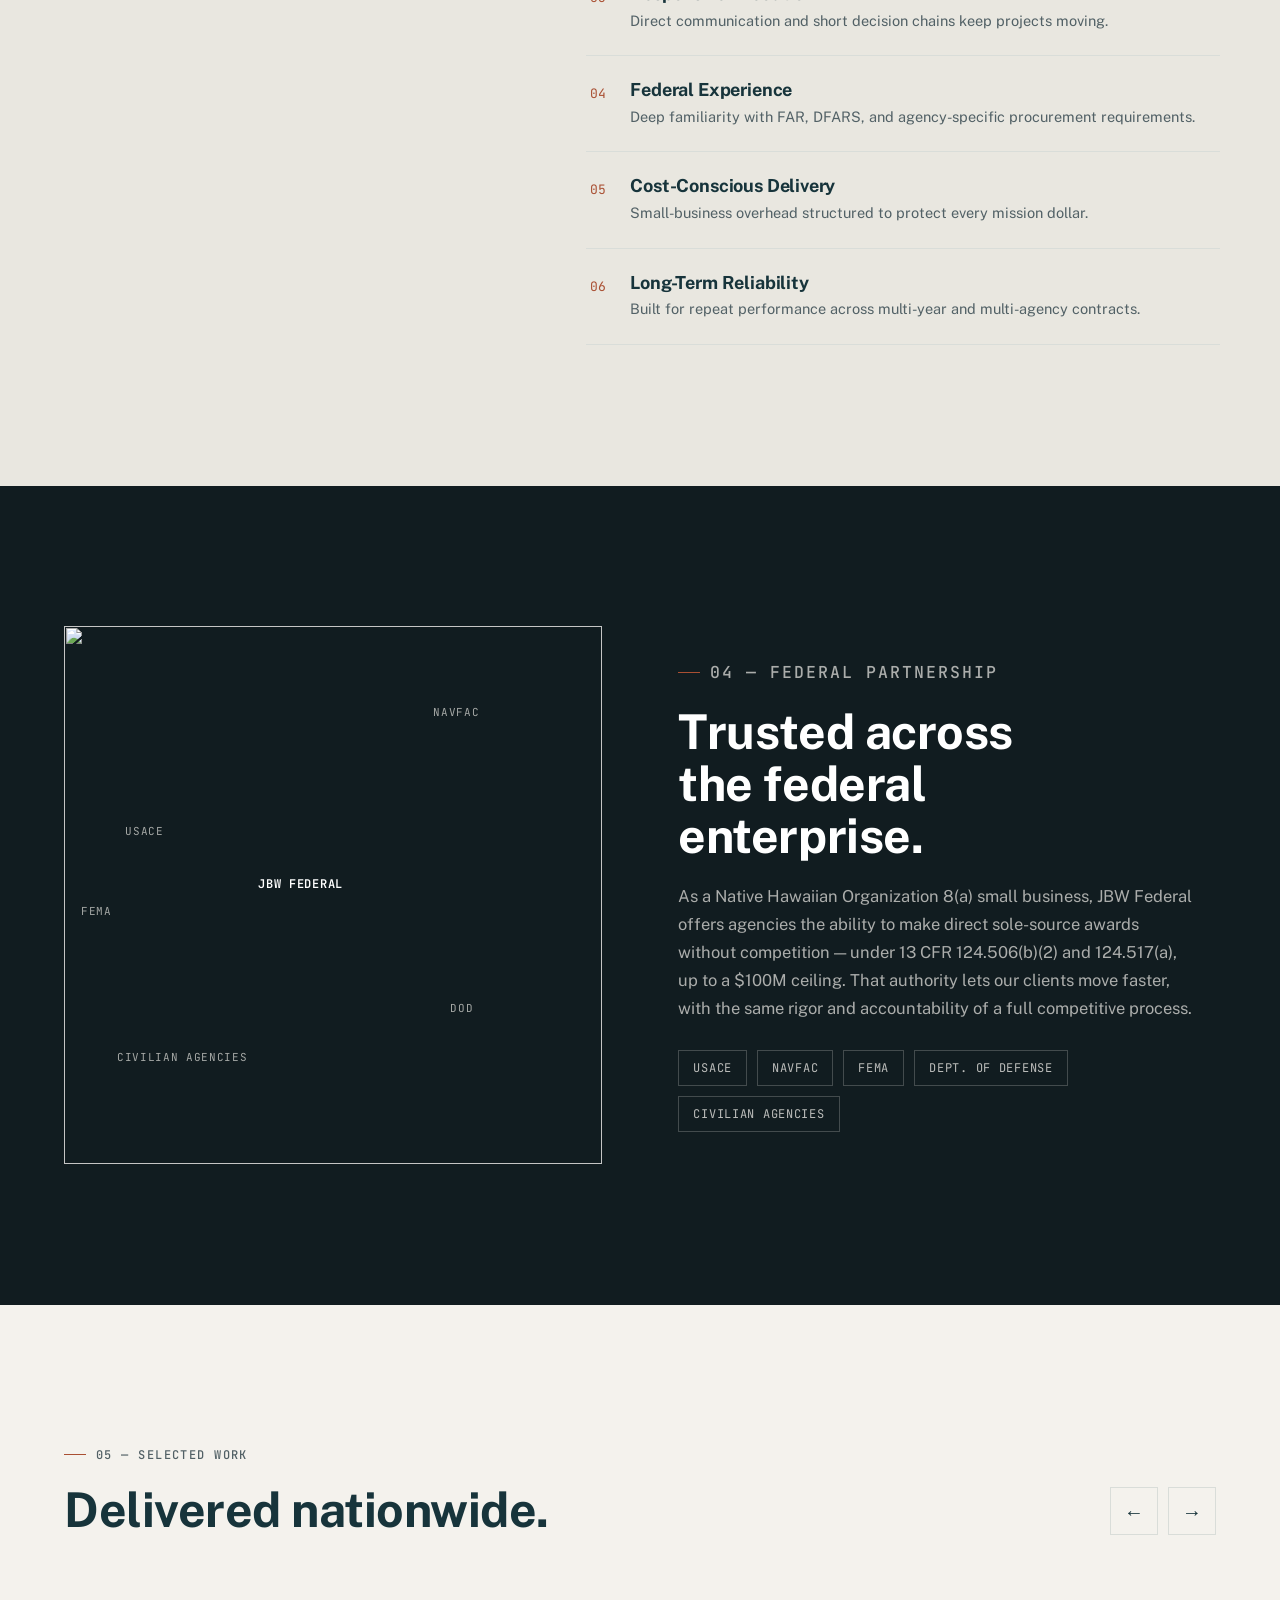
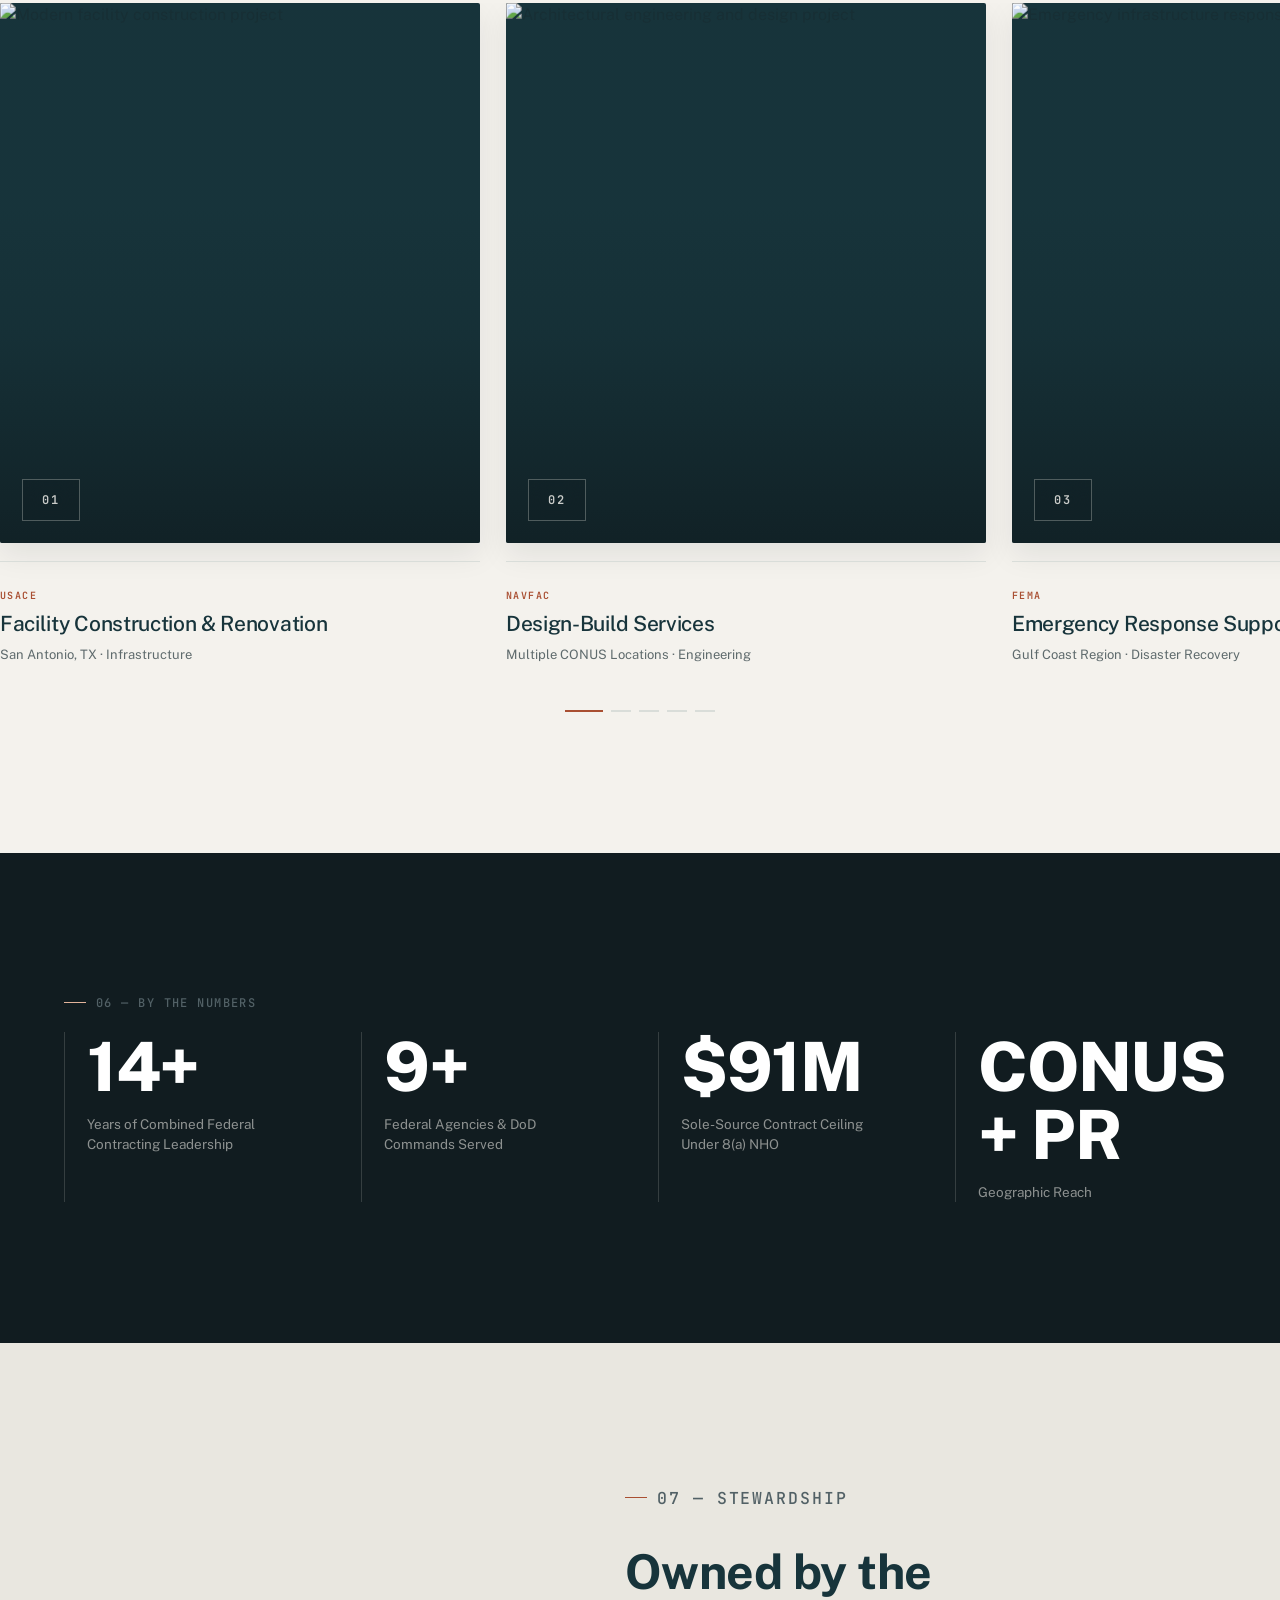
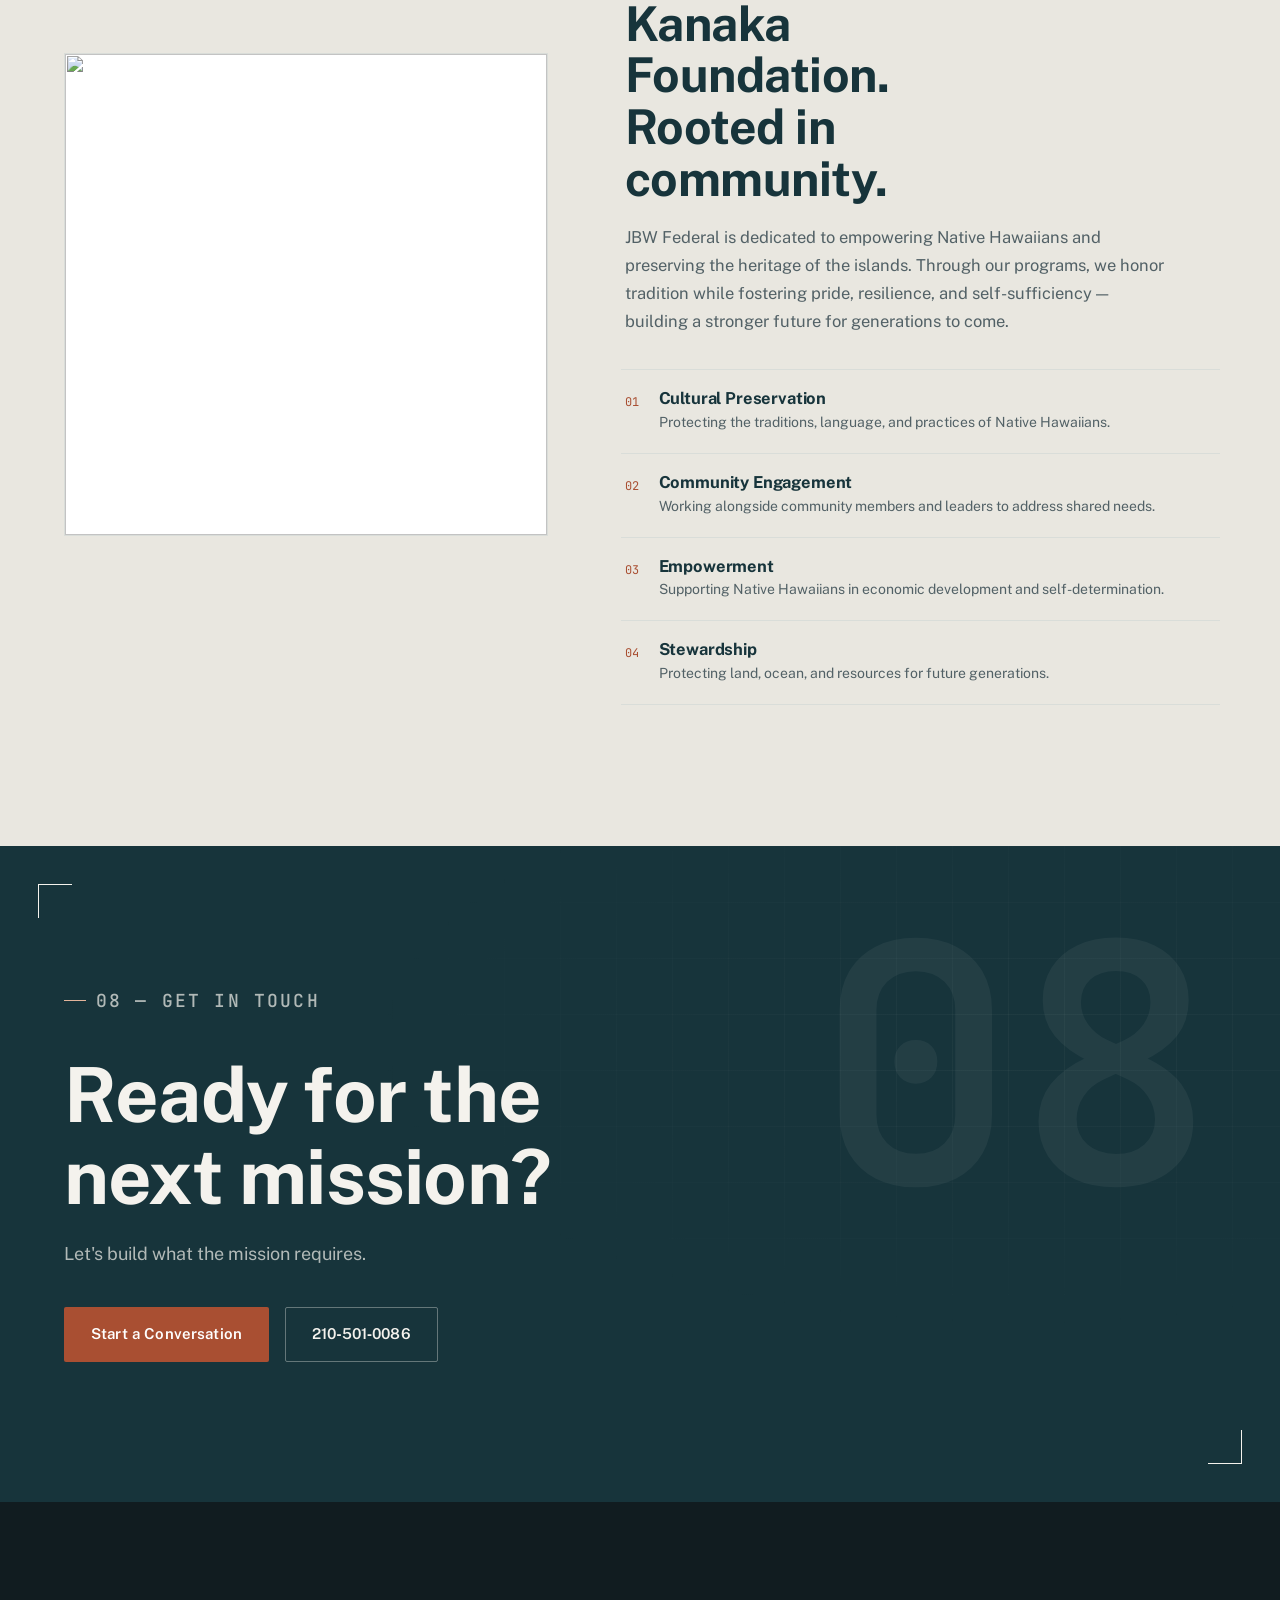
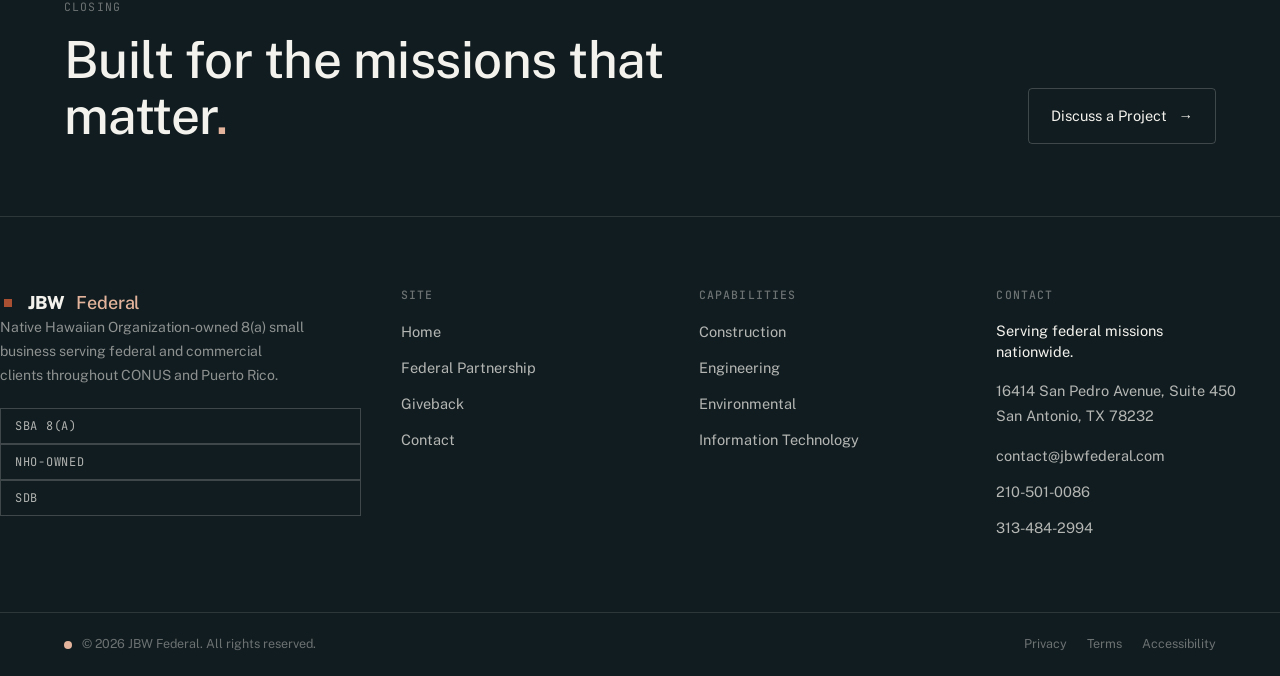
==== commit 37be104d: "environmental page added" ====
--- a/index.html
+++ b/index.html
@@ -161,6 +161,12 @@
             <a href="/it.html">
               <span class="nav-link-num">02</span>
               <span class="nav-link-text">IT</span>
+            </a>
+          </li>
+          <li>
+            <a href="/env.html">
+              <span class="nav-link-num">02</span>
+              <span class="nav-link-text">environmental</span>
             </a>
           </li>
           <li>
